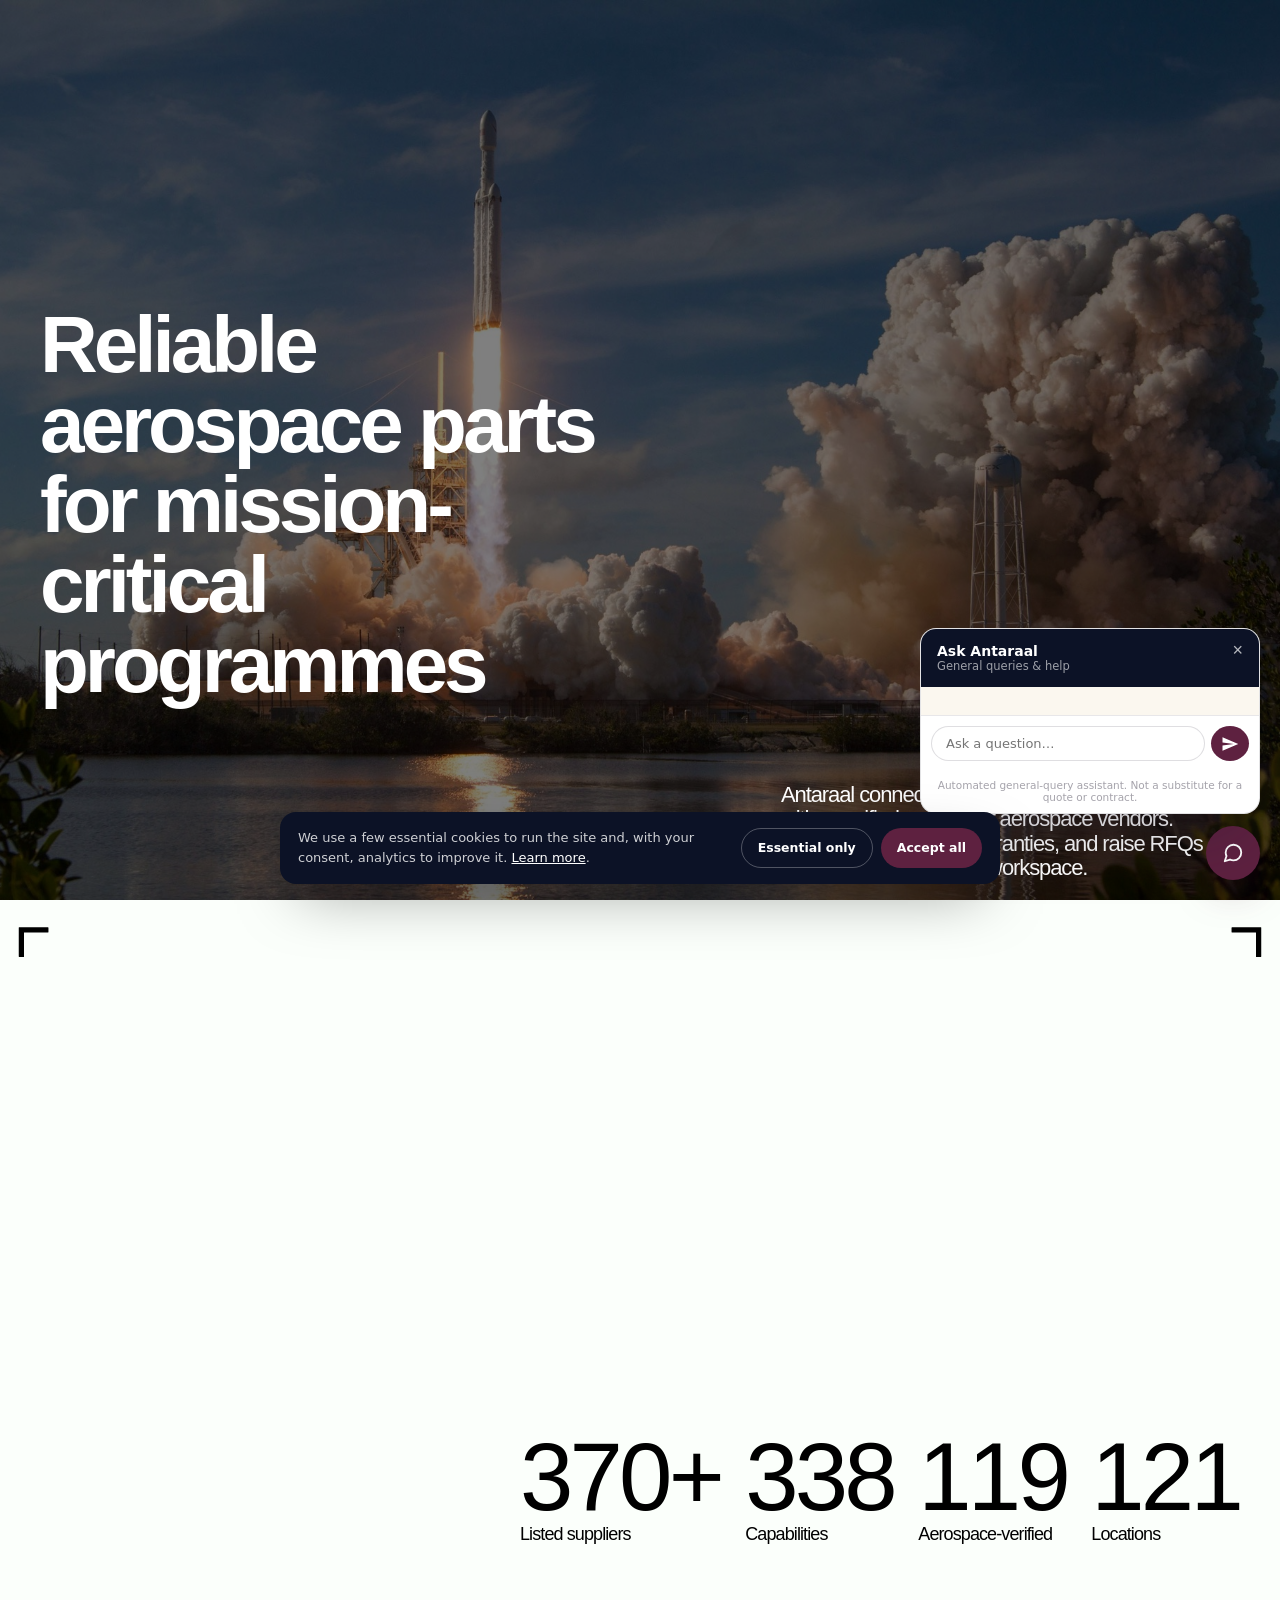
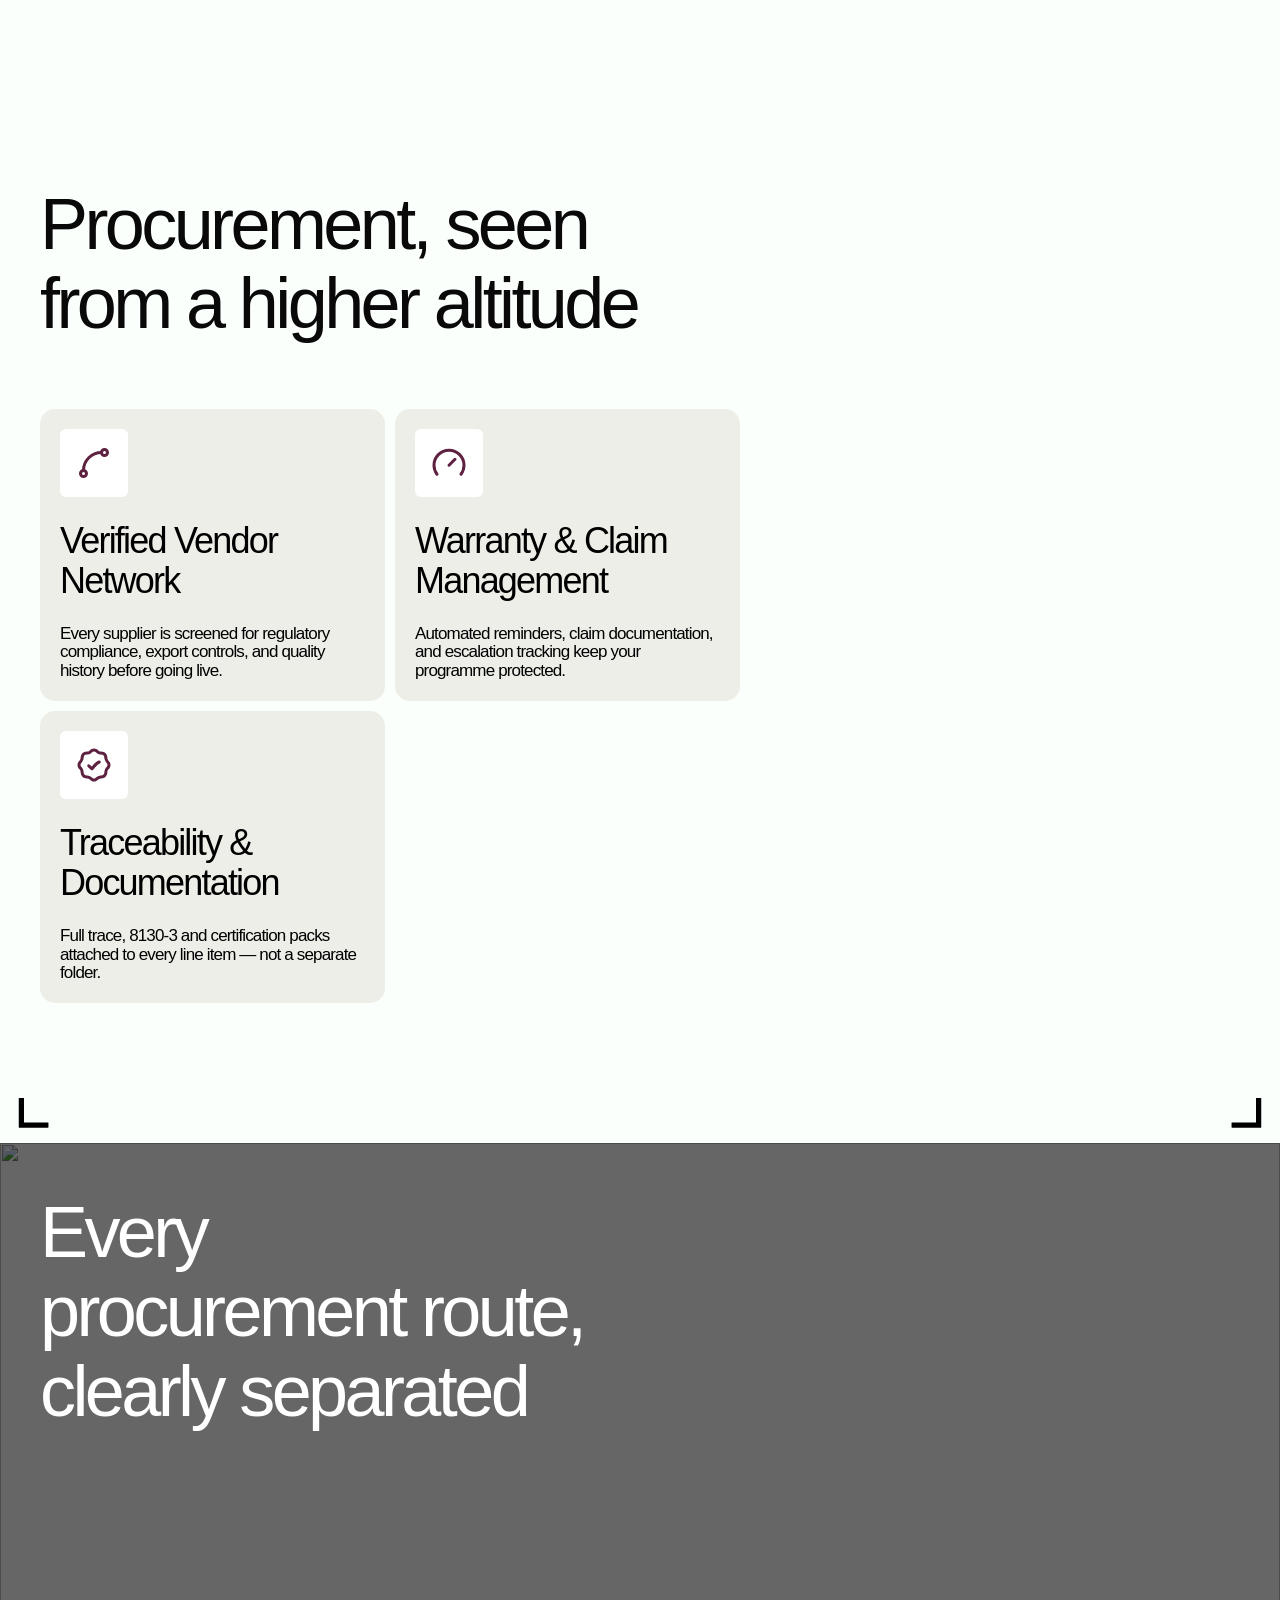
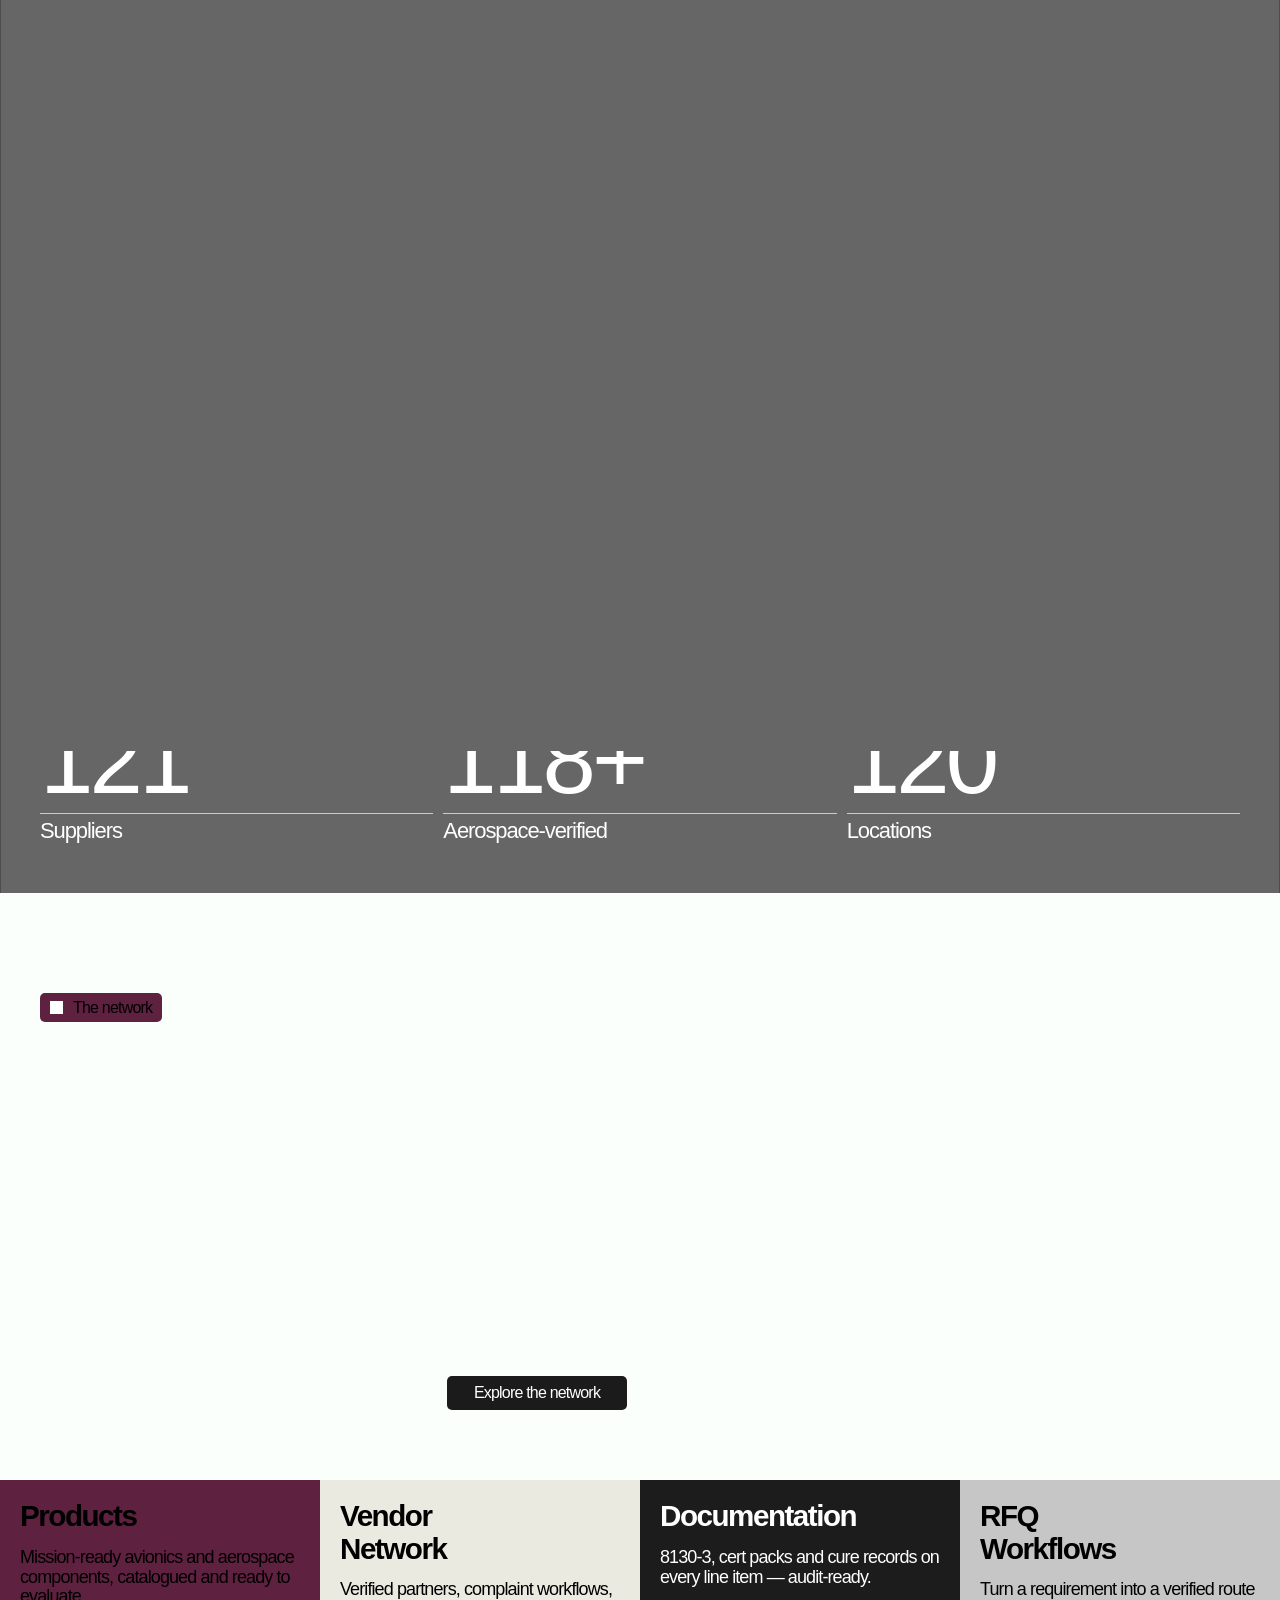
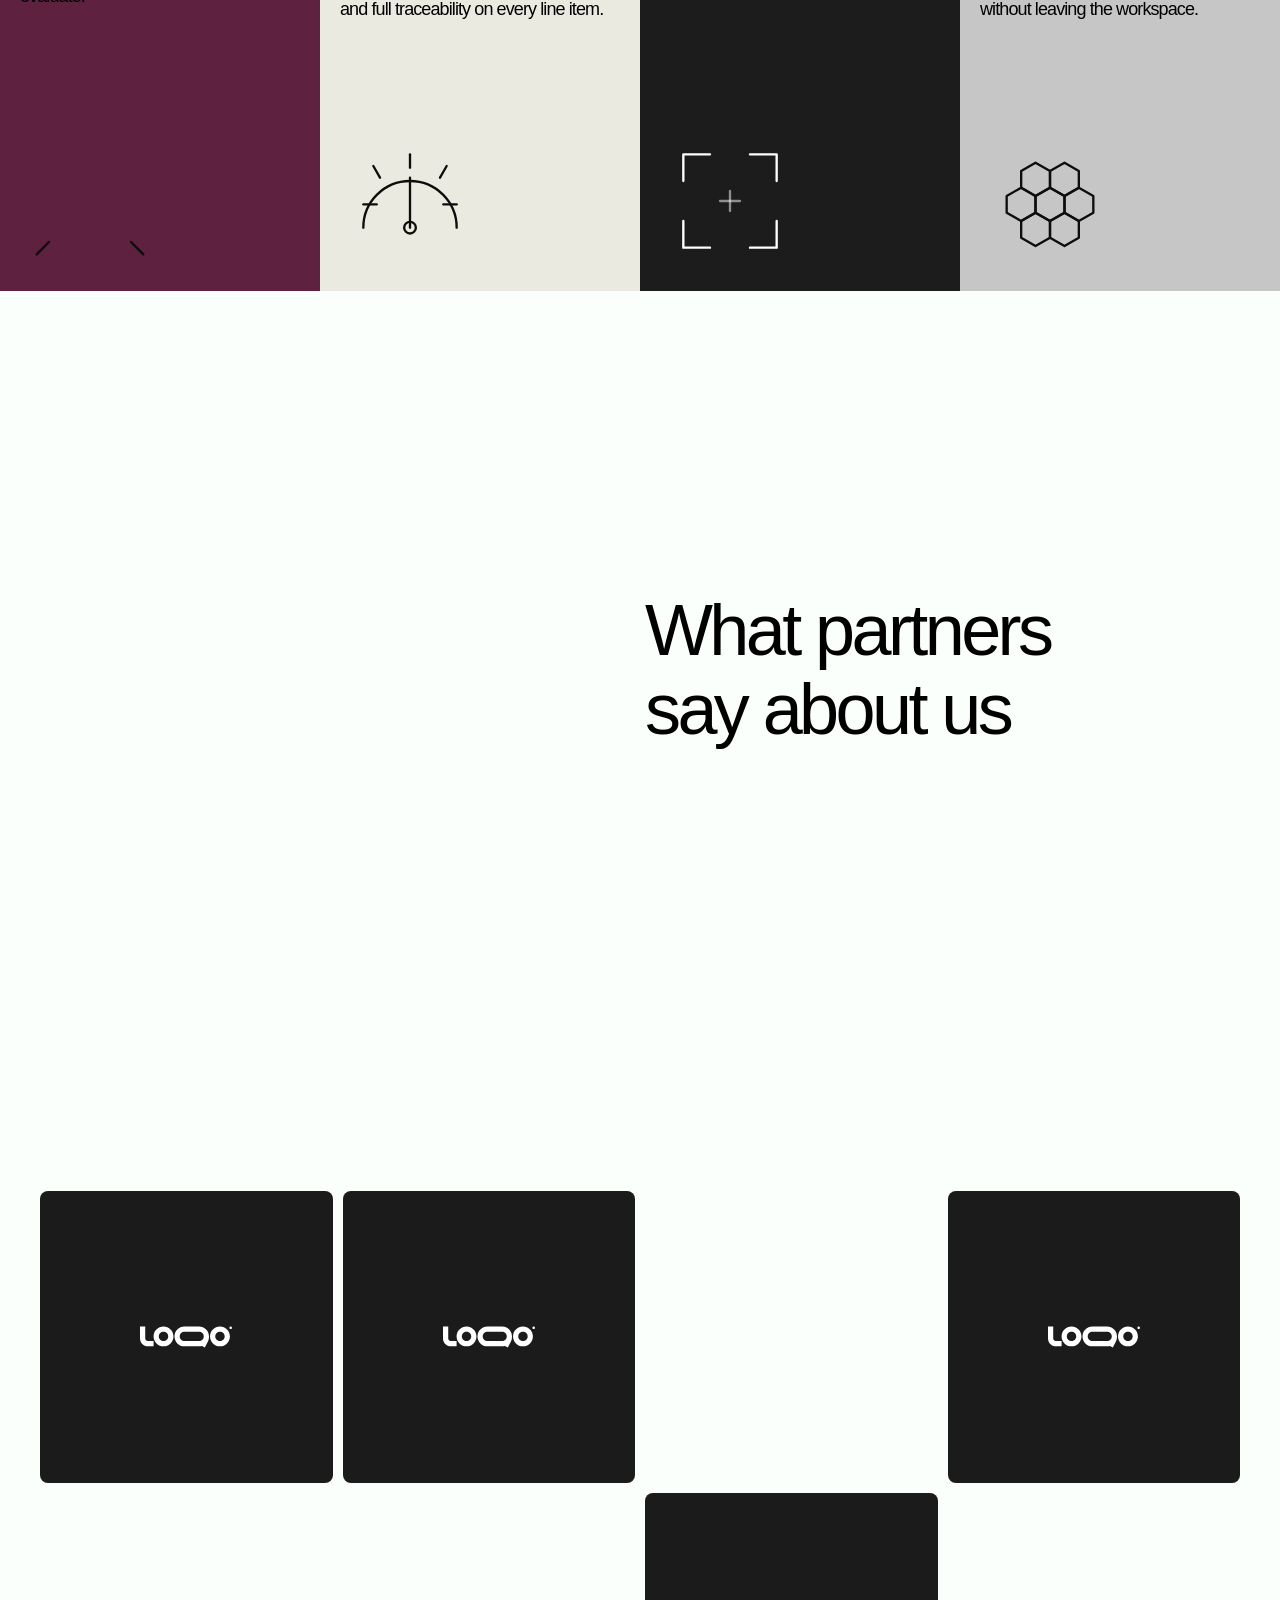
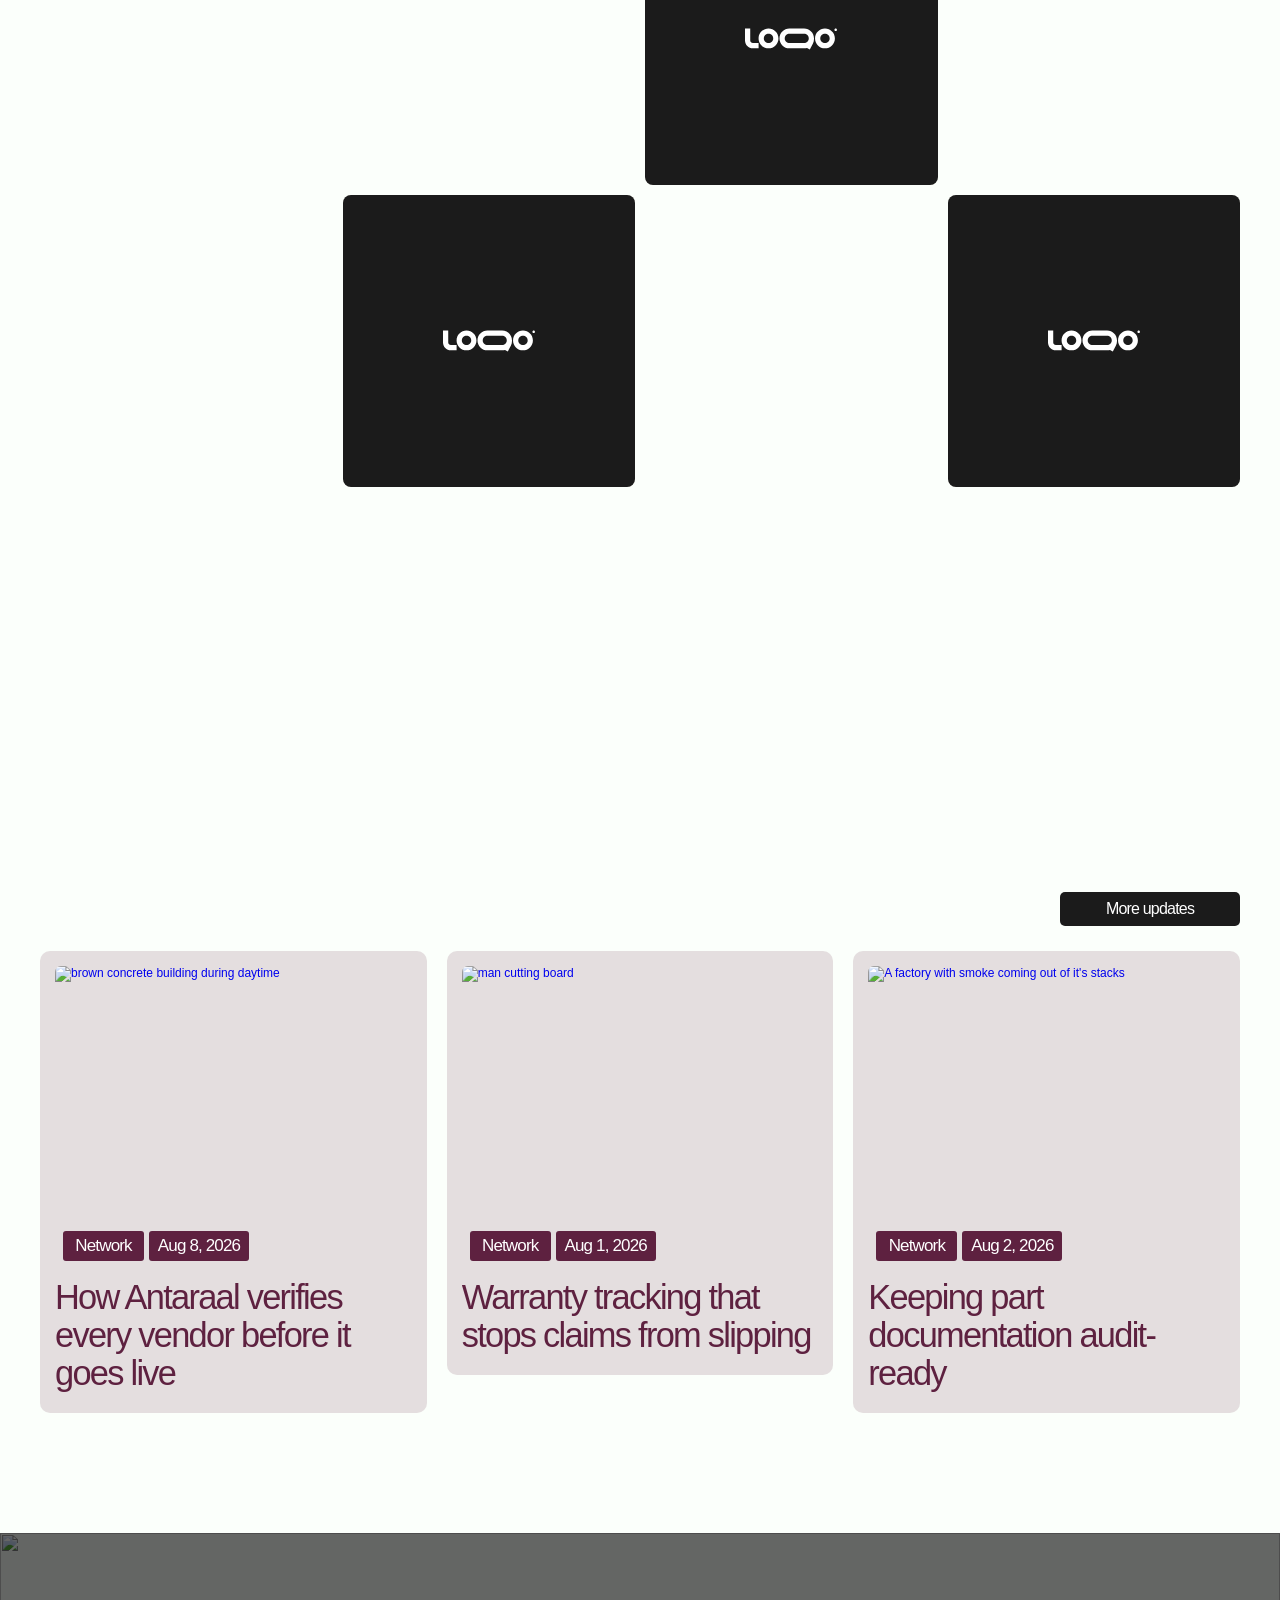
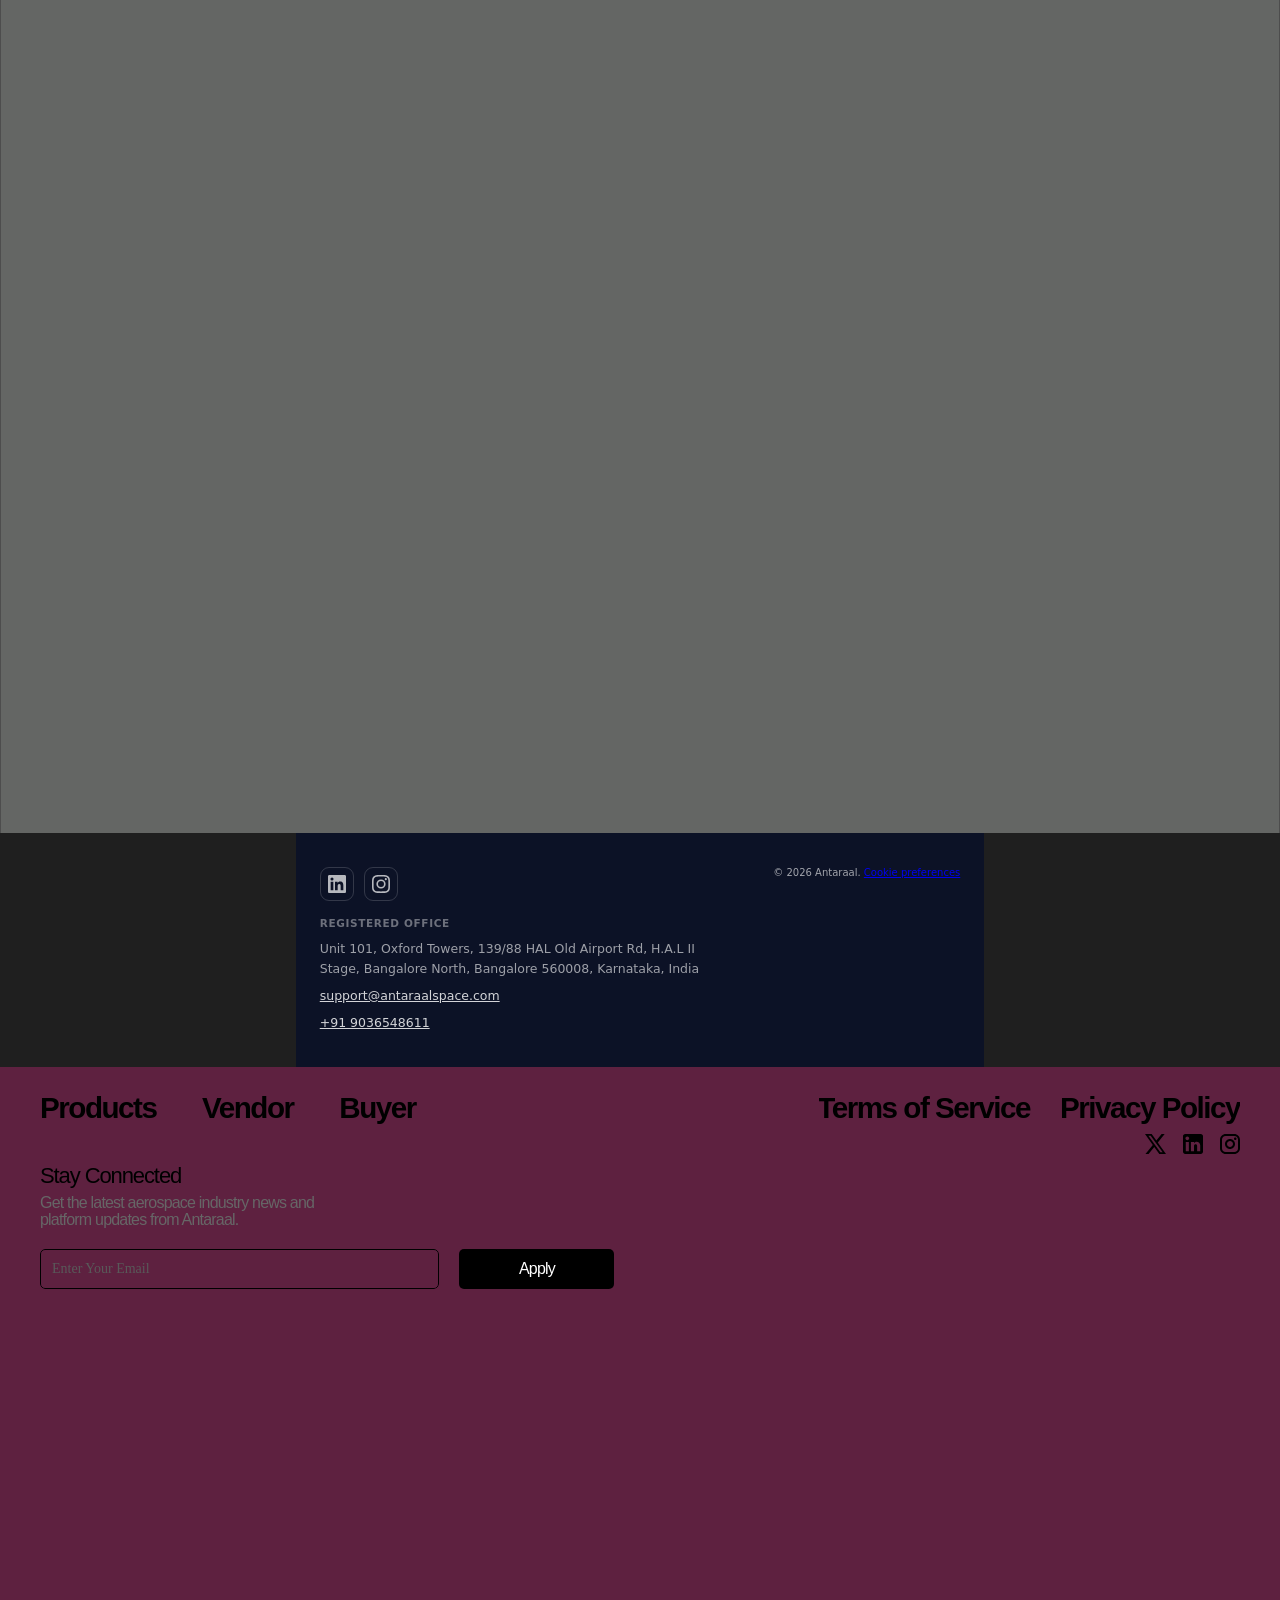
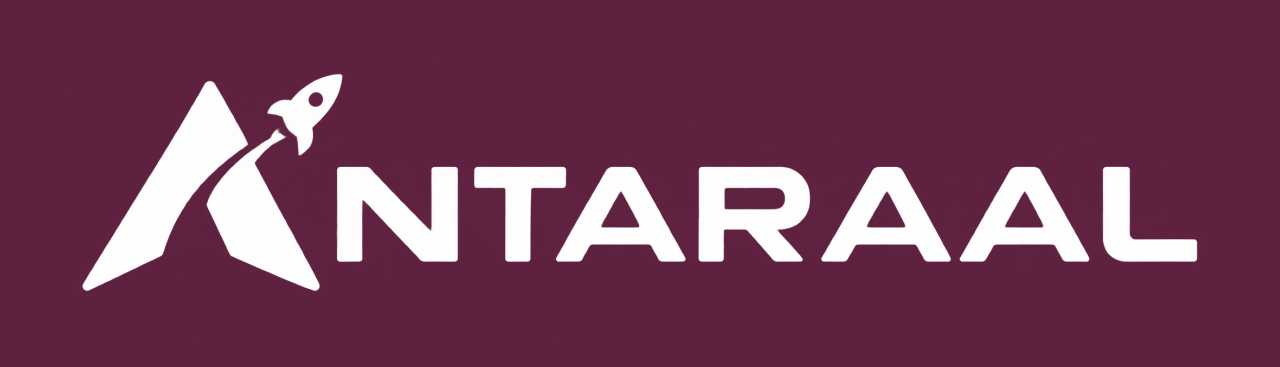
==== index.html @ 78328836 "Aerospace supply-chain positioning: hero slider, dynamic counts, vendor data, chat, cookies, footer " ====
<!DOCTYPE html>
<html lang="en" data-redirect-timezone="1" dir="ltr" class="lenis lenis-autoToggle" style=""><head>
	<meta charset="utf-8">
	<meta name="viewport" content="width=device-width">
	<meta name="generator" content="Framer 2f36e3b">
	<title>Antaraal — Aerospace Supply-Chain Platform</title>
    <meta name="description" content="Antaraal is India's aerospace parts marketplace connecting airlines and defense teams with a verified network of vendors — evaluate parts, track warranties, and raise RFQs in one workspace.">
    <meta name="framer-search-index" content="./m/searchIndex-rBIRp5UjnD4S.json">
    <meta name="framer-search-index-fallback" content="./m/searchIndex-QxXR4g7IdXE8.json">
    <link href="https://framerusercontent.com/images/v1uOwE1oiOHn2Tnb4Jo09GNqdg.svg" rel="icon" media="(prefers-color-scheme: light)">
    <link href="https://framerusercontent.com/images/eWDyqoPSCC5qAUtZGYi2oVQMgo.svg" rel="icon" media="(prefers-color-scheme: dark)">
    <link rel="apple-touch-icon" href="https://framerusercontent.com/images/xRZNSentb0Zab7ytJkQ0CICLwk.png">
    <!-- Open Graph -->
    <meta property="og:type" content="website">
    <meta property="og:title" content="Antaraal — Aerospace Supply-Chain Platform">
    <meta property="og:description" content="Antaraal is India's aerospace parts marketplace connecting airlines and defense teams with a verified network of vendors — evaluate parts, track warranties, and raise RFQs in one workspace.">
    <meta property="og:image" content="https://framerusercontent.com/images/48cMB0VNlvl6OMPfR6sTw2ysw.png">
    <!-- X -->
    <meta name="twitter:card" content="summary_large_image">
    <meta name="twitter:title" content="Antaraal — Aerospace Supply-Chain Platform">
    <meta name="twitter:description" content="Antaraal is India's aerospace parts marketplace connecting airlines and defense teams with a verified network of vendors — evaluate parts, track warranties, and raise RFQs in one workspace.">
    <meta name="twitter:image" content="https://framerusercontent.com/images/48cMB0VNlvl6OMPfR6sTw2ysw.png">
	
	
	<script>try{if(localStorage.getItem("__framer_force_showing_editorbar_since")){const n=document.createElement("link");n.rel="modulepreload";n.href="https://framer.com/edit/init.mjs";document.head.appendChild(n)}}catch(e){}</script>
	<link rel="canonical" href="/"><meta property="og:url" content="/"><!-- Start of headStart -->
    
    <!-- End of headStart -->
	
	
	<link href="https://fonts.gstatic.com" rel="preconnect" crossorigin="">
	
	<meta name="robots" content="max-image-preview:large"><!-- Start of headEnd -->
    
    <!-- End of headEnd -->
	
<link rel="stylesheet" href="styles.css"></head>
<body style="">
	<script async="" src="https://events.framer.com/script?v=2" data-fid="dd3ed7b336633c61b05ec54e882b7dbdd0db98e9f78ae70fb92fb34f5f641d5b" data-no-nt=""></script>
	<!-- Start of bodyStart -->
    
    <!-- End of bodyStart -->
	
	<div id="main" data-framer-hydrate-v2="{&quot;routeId&quot;:&quot;augiA20Il&quot;,&quot;localeId&quot;:&quot;default&quot;,&quot;breakpoints&quot;:[{&quot;hash&quot;:&quot;72rtr7&quot;,&quot;mediaQuery&quot;:&quot;(min-width: 1200px)&quot;},{&quot;hash&quot;:&quot;1nnka61&quot;,&quot;mediaQuery&quot;:&quot;(min-width: 810px) and (max-width: 1199.98px)&quot;},{&quot;hash&quot;:&quot;1foxcpq&quot;,&quot;mediaQuery&quot;:&quot;(max-width: 809.98px)&quot;},{&quot;hash&quot;:&quot;m14q2o&quot;,&quot;mediaQuery&quot;:&quot;(min-width: 1200px)&quot;},{&quot;hash&quot;:&quot;qcp10q&quot;,&quot;mediaQuery&quot;:&quot;(min-width: 810px) and (max-width: 1199.98px)&quot;},{&quot;hash&quot;:&quot;1txn4ly&quot;,&quot;mediaQuery&quot;:&quot;(max-width: 809.98px)&quot;}]}" data-framer-ssr-released-at="2026-08-31T09:03:20.695Z" data-framer-page-optimized-at="2026-09-02T09:52:30.495Z" data-framer-generated-page=""><!--$--><!--$--><div class="framer-JebRc framer-f7PIl framer-rt8uc framer-ua4zI framer-K7lXB framer-m14q2o" data-layout-template="true" style="min-height:100vh;width:auto"><div class="framer-1w87gw1-container"><!--$--><!--/$--></div><nav class="framer-nuvr6m" data-framer-name="Navigation Bar" style="will-change: transform; opacity: 1; transform: none;"><div class="framer-1wx0lnz-container"><div class="ssr-variant hidden-1txn4ly hidden-qcp10q"><nav class="framer-Whmb6 framer-qel5j9 framer-v-qel5j9" data-framer-name="Desktop White" style="width: 100%; opacity: 1;"><div class="framer-fzhwel-container" style="transform: translateY(-50%); opacity: 1;"><!--$--><!--/$--></div><div class="framer-e9lmik" data-framer-name="Navbar" style="opacity: 1;"><div class="framer-kx0gj4" data-framer-name="Fill" style="background-color:var(--token-b49742a2-2f0a-4232-bcea-05d31a19a70e, rgb(0, 0, 0));border-bottom-left-radius:100px;border-bottom-right-radius:100px;border-top-left-radius:100px;border-top-right-radius:100px;opacity:0"></div><div class="framer-15q0d81" data-framer-name="Navbar Container" style="opacity: 1;"><!--$--><a class="framer-xergzk framer-1ipth9a" data-framer-name="Logo" style="opacity: 1;"><div class="framer-1iyay41" data-framer-name="Logo + Burger Menu" style="opacity: 1;"><div class="framer-1sgg9xl" data-framer-name="Link Logo" style="opacity: 1;"><div data-framer-component-type="SVG" parentsize="0" _constraints="[object Object]" rotation="0" shadows="" class="framer-i44k3w" aria-hidden="true" style="image-rendering: pixelated; flex-shrink: 0; background-size: 100% 100%; background-image: url(&quot;data:image/svg+xml,&lt;svg xmlns=%22http://www.w3.org/2000/svg%22 viewBox=%220 0 142.056 29.901%22&gt;&lt;text x=%220%22 y=%2223%22 font-family=%22Inter, Helvetica, Arial, sans-serif%22 font-size=%2226%22 font-weight=%22700%22 letter-spacing=%22-1%22 fill=%22rgb(255,255,255)%22&gt;Antaraal&lt;/text&gt;&lt;/svg&gt;&quot;)); opacity: 1;"></div></div></div></a><!--/$--><div class="framer-18hbzbl" data-framer-name="Nav Links Wrapper" style="opacity: 1;"><div class="framer-16sfdqq" data-framer-name="Links" style="opacity: 1;"><!--$--><div class="framer-128iskk-container" style="opacity: 1;"><!--$--><a class="framer-IPDLh framer-K7lXB framer-1en2dvl framer-v-1en2dvl framer-1mm2s2t" data-border="true" data-framer-name="Default" data-highlight="true" href="./" data-framer-page-link-current="true" tabindex="0" style="--border-bottom-width: 0px; --border-color: rgb(0, 0, 0); --border-left-width: 0px; --border-right-width: 0px; --border-style: solid; --border-top-width: 0px; backdrop-filter: blur(100px); background-color: rgba(255, 255, 255, 0.5); height: 100%; width: 100%; border-radius: 5px; opacity: 1;"><div class="framer-qpzl5b" data-framer-name="Relative" data-framer-component-type="RichTextContainer" style="--extracted-r6o4lv:var(--variable-reference-bo2v6TKYs-L8y6krS3V);--framer-link-text-color:rgb(0, 153, 255);--framer-link-text-decoration:underline;--variable-reference-bo2v6TKYs-L8y6krS3V:rgb(0, 0, 0);opacity:0;transform:none"><p class="framer-text framer-styles-preset-1bhw4tj" data-styles-preset="y38KFhW9Z" dir="auto" style="--framer-text-color:var(--extracted-r6o4lv, var(--variable-reference-bo2v6TKYs-L8y6krS3V))">Home</p></div><div class="framer-1m35pj" data-framer-name="Text 1" data-framer-component-type="RichTextContainer" style="--extracted-r6o4lv:var(--variable-reference-bo2v6TKYs-L8y6krS3V);--framer-link-text-color:rgb(0, 153, 255);--framer-link-text-decoration:underline;--variable-reference-bo2v6TKYs-L8y6krS3V:rgb(0, 0, 0);opacity:1;transform:translate(-50%, -50%) perspective(500px)"><p class="framer-text framer-styles-preset-1bhw4tj" data-styles-preset="y38KFhW9Z" dir="auto" style="--framer-text-color:var(--extracted-r6o4lv, var(--variable-reference-bo2v6TKYs-L8y6krS3V))">Home</p></div><div class="framer-1vib6du" data-framer-name="Text 2" data-framer-component-type="RichTextContainer" style="--extracted-r6o4lv: var(--variable-reference-bo2v6TKYs-L8y6krS3V); --framer-link-text-color: rgb(0, 153, 255); --framer-link-text-decoration: underline; --variable-reference-bo2v6TKYs-L8y6krS3V: rgb(0, 0, 0); opacity: 0; transform: translateX(-50%) perspective(500px) rotateX(-90deg);"><p class="framer-text framer-styles-preset-1bhw4tj" data-styles-preset="y38KFhW9Z" dir="auto" style="--framer-text-color:var(--extracted-r6o4lv, var(--variable-reference-bo2v6TKYs-L8y6krS3V))">Home</p></div></a><!--/$--></div><!--/$--><!--$--><div class="framer-faurrl-container" style="opacity: 1;"><!--$--><a class="framer-IPDLh framer-K7lXB framer-1en2dvl framer-v-1en2dvl framer-1mm2s2t" data-border="true" data-framer-name="Default" data-highlight="true" href="./about-us" tabindex="0" style="--border-bottom-width: 0px; --border-color: rgb(0, 0, 0); --border-left-width: 0px; --border-right-width: 0px; --border-style: solid; --border-top-width: 0px; backdrop-filter: blur(50px); background-color: rgba(255, 255, 255, 0.5); height: 100%; width: 100%; border-radius: 5px; opacity: 1;"><div class="framer-qpzl5b" data-framer-name="Relative" data-framer-component-type="RichTextContainer" style="--extracted-r6o4lv:var(--variable-reference-bo2v6TKYs-L8y6krS3V);--framer-link-text-color:rgb(0, 153, 255);--framer-link-text-decoration:underline;--variable-reference-bo2v6TKYs-L8y6krS3V:rgb(0, 0, 0);opacity:0;transform:none"><p class="framer-text framer-styles-preset-1bhw4tj" data-styles-preset="y38KFhW9Z" dir="auto" style="--framer-text-color:var(--extracted-r6o4lv, var(--variable-reference-bo2v6TKYs-L8y6krS3V))">Catalog</p></div><div class="framer-1m35pj" data-framer-name="Text 1" data-framer-component-type="RichTextContainer" style="--extracted-r6o4lv:var(--variable-reference-bo2v6TKYs-L8y6krS3V);--framer-link-text-color:rgb(0, 153, 255);--framer-link-text-decoration:underline;--variable-reference-bo2v6TKYs-L8y6krS3V:rgb(0, 0, 0);opacity:1;transform:translate(-50%, -50%) perspective(500px)"><p class="framer-text framer-styles-preset-1bhw4tj" data-styles-preset="y38KFhW9Z" dir="auto" style="--framer-text-color:var(--extracted-r6o4lv, var(--variable-reference-bo2v6TKYs-L8y6krS3V))">Catalog</p></div><div class="framer-1vib6du" data-framer-name="Text 2" data-framer-component-type="RichTextContainer" style="--extracted-r6o4lv: var(--variable-reference-bo2v6TKYs-L8y6krS3V); --framer-link-text-color: rgb(0, 153, 255); --framer-link-text-decoration: underline; --variable-reference-bo2v6TKYs-L8y6krS3V: rgb(0, 0, 0); opacity: 0; transform: translateX(-50%) perspective(500px) rotateX(-90deg);"><p class="framer-text framer-styles-preset-1bhw4tj" data-styles-preset="y38KFhW9Z" dir="auto" style="--framer-text-color:var(--extracted-r6o4lv, var(--variable-reference-bo2v6TKYs-L8y6krS3V))">Catalog</p></div></a><!--/$--></div><!--/$--><!--$--><div class="framer-1pciavw-container" style="opacity: 1;"><!--$--><a class="framer-IPDLh framer-K7lXB framer-1en2dvl framer-v-1en2dvl framer-1mm2s2t" data-border="true" data-framer-name="Default" data-highlight="true" href="./approach" tabindex="0" style="--border-bottom-width: 0px; --border-color: rgb(0, 0, 0); --border-left-width: 0px; --border-right-width: 0px; --border-style: solid; --border-top-width: 0px; backdrop-filter: blur(50px); background-color: rgba(255, 255, 255, 0.5); height: 100%; width: 100%; border-radius: 5px; opacity: 1;"><div class="framer-qpzl5b" data-framer-name="Relative" data-framer-component-type="RichTextContainer" style="--extracted-r6o4lv:var(--variable-reference-bo2v6TKYs-L8y6krS3V);--framer-link-text-color:rgb(0, 153, 255);--framer-link-text-decoration:underline;--variable-reference-bo2v6TKYs-L8y6krS3V:rgb(0, 0, 0);opacity:0;transform:none"><p class="framer-text framer-styles-preset-1bhw4tj" data-styles-preset="y38KFhW9Z" dir="auto" style="--framer-text-color:var(--extracted-r6o4lv, var(--variable-reference-bo2v6TKYs-L8y6krS3V))">Suppliers</p></div><div class="framer-1m35pj" data-framer-name="Text 1" data-framer-component-type="RichTextContainer" style="--extracted-r6o4lv:var(--variable-reference-bo2v6TKYs-L8y6krS3V);--framer-link-text-color:rgb(0, 153, 255);--framer-link-text-decoration:underline;--variable-reference-bo2v6TKYs-L8y6krS3V:rgb(0, 0, 0);opacity:1;transform:translate(-50%, -50%) perspective(500px)"><p class="framer-text framer-styles-preset-1bhw4tj" data-styles-preset="y38KFhW9Z" dir="auto" style="--framer-text-color:var(--extracted-r6o4lv, var(--variable-reference-bo2v6TKYs-L8y6krS3V))">Suppliers</p></div><div class="framer-1vib6du" data-framer-name="Text 2" data-framer-component-type="RichTextContainer" style="--extracted-r6o4lv: var(--variable-reference-bo2v6TKYs-L8y6krS3V); --framer-link-text-color: rgb(0, 153, 255); --framer-link-text-decoration: underline; --variable-reference-bo2v6TKYs-L8y6krS3V: rgb(0, 0, 0); opacity: 0; transform: translateX(-50%) perspective(500px) rotateX(-90deg);"><p class="framer-text framer-styles-preset-1bhw4tj" data-styles-preset="y38KFhW9Z" dir="auto" style="--framer-text-color:var(--extracted-r6o4lv, var(--variable-reference-bo2v6TKYs-L8y6krS3V))">Suppliers</p></div></a><!--/$--></div><!--/$--><!--$--><div class="framer-76vycn-container" style="opacity: 1;"><!--$--><a class="framer-IPDLh framer-K7lXB framer-1en2dvl framer-v-1en2dvl framer-1mm2s2t" data-border="true" data-highlight="true" href="./blog" tabindex="0" style="--border-bottom-width: 0px; --border-color: rgb(0, 0, 0); --border-left-width: 0px; --border-right-width: 0px; --border-style: solid; --border-top-width: 0px; backdrop-filter: blur(50px); background-color: rgba(255, 255, 255, 0.5); height: 100%; width: 100%; border-radius: 5px; opacity: 1;" data-framer-name="Default"><div class="framer-qpzl5b" data-framer-name="Relative" data-framer-component-type="RichTextContainer" style="--extracted-r6o4lv:var(--variable-reference-bo2v6TKYs-L8y6krS3V);--framer-link-text-color:rgb(0, 153, 255);--framer-link-text-decoration:underline;--variable-reference-bo2v6TKYs-L8y6krS3V:rgb(0, 0, 0);opacity:0;transform:none"><p class="framer-text framer-styles-preset-1bhw4tj" data-styles-preset="y38KFhW9Z" dir="auto" style="--framer-text-color:var(--extracted-r6o4lv, var(--variable-reference-bo2v6TKYs-L8y6krS3V))">Overhaul</p></div><div class="framer-1m35pj" data-framer-name="Text 1" data-framer-component-type="RichTextContainer" style="--extracted-r6o4lv: var(--variable-reference-bo2v6TKYs-L8y6krS3V); --framer-link-text-color: rgb(0, 153, 255); --framer-link-text-decoration: underline; --variable-reference-bo2v6TKYs-L8y6krS3V: rgb(0, 0, 0); opacity: 1; transform: translate(-50%, -50%) perspective(500px); transform-origin: 50% 50% 0px; will-change: transform;"><p class="framer-text framer-styles-preset-1bhw4tj" data-styles-preset="y38KFhW9Z" dir="auto" style="--framer-text-color:var(--extracted-r6o4lv, var(--variable-reference-bo2v6TKYs-L8y6krS3V))">Overhaul</p></div><div class="framer-1vib6du" data-framer-name="Text 2" data-framer-component-type="RichTextContainer" style="--extracted-r6o4lv: var(--variable-reference-bo2v6TKYs-L8y6krS3V); --framer-link-text-color: rgb(0, 153, 255); --framer-link-text-decoration: underline; --variable-reference-bo2v6TKYs-L8y6krS3V: rgb(0, 0, 0); opacity: 0; transform: translateX(-50%) perspective(500px) rotateX(-90deg); transform-origin: 50% 50% 0px; will-change: transform;"><p class="framer-text framer-styles-preset-1bhw4tj" data-styles-preset="y38KFhW9Z" dir="auto" style="--framer-text-color:var(--extracted-r6o4lv, var(--variable-reference-bo2v6TKYs-L8y6krS3V))">Overhaul</p></div></a><!--/$--></div><!--/$--></div><!--$--><div class="framer-1j2rs2k-container" style="opacity: 1;"><!--$--><a class="framer-IPDLh framer-K7lXB framer-1en2dvl framer-v-1en2dvl framer-1mm2s2t" data-border="true" data-highlight="true" href="./contact" tabindex="0" style="--border-bottom-width: 0px; --border-color: rgb(0, 0, 0); --border-left-width: 0px; --border-right-width: 0px; --border-style: solid; --border-top-width: 0px; backdrop-filter: blur(50px); background-color: rgb(94, 33, 64); height: 100%; width: 100%; border-radius: 5px; opacity: 1;" data-framer-name="Default"><div class="framer-qpzl5b" data-framer-name="Relative" data-framer-component-type="RichTextContainer" style="--extracted-r6o4lv:var(--variable-reference-bo2v6TKYs-L8y6krS3V);--framer-link-text-color:rgb(0, 153, 255);--framer-link-text-decoration:underline;--variable-reference-bo2v6TKYs-L8y6krS3V:rgb(0, 0, 0);opacity:0;transform:none"><p class="framer-text framer-styles-preset-1bhw4tj" data-styles-preset="y38KFhW9Z" dir="auto" style="--framer-text-color:var(--extracted-r6o4lv, var(--variable-reference-bo2v6TKYs-L8y6krS3V))">Start RFQ</p></div><div class="framer-1m35pj" data-framer-name="Text 1" data-framer-component-type="RichTextContainer" style="--extracted-r6o4lv: var(--variable-reference-bo2v6TKYs-L8y6krS3V); --framer-link-text-color: rgb(0, 153, 255); --framer-link-text-decoration: underline; --variable-reference-bo2v6TKYs-L8y6krS3V: rgb(0, 0, 0); opacity: 1; transform: translate(-50%, -50%) perspective(500px); will-change: transform; transform-origin: 50% 50% 0px;"><p class="framer-text framer-styles-preset-1bhw4tj" data-styles-preset="y38KFhW9Z" dir="auto" style="--framer-text-color:var(--extracted-r6o4lv, var(--variable-reference-bo2v6TKYs-L8y6krS3V))">Start RFQ</p></div><div class="framer-1vib6du" data-framer-name="Text 2" data-framer-component-type="RichTextContainer" style="--extracted-r6o4lv: var(--variable-reference-bo2v6TKYs-L8y6krS3V); --framer-link-text-color: rgb(0, 153, 255); --framer-link-text-decoration: underline; --variable-reference-bo2v6TKYs-L8y6krS3V: rgb(0, 0, 0); opacity: 0; transform: translateX(-50%) perspective(500px) rotateX(-90deg); will-change: transform; transform-origin: 50% 50% 0px;"><p class="framer-text framer-styles-preset-1bhw4tj" data-styles-preset="y38KFhW9Z" dir="auto" style="--framer-text-color:var(--extracted-r6o4lv, var(--variable-reference-bo2v6TKYs-L8y6krS3V))">Start RFQ</p></div></a><!--/$--></div><!--/$--></div></div></div></nav></div></div></nav><div data-framer-root="" class="framer-e9TEz framer-gXZFL framer-ua4zI framer-3fS5J framer-4Oy5h framer-K7lXB framer-f7PIl framer-72rtr7" style="min-height:100vh;width:auto;display:contents"><div class="framer-lzrufa" data-framer-name="Page Wrapper" id="top"><div class="framer-1bvx415-container hidden-1foxcpq"><!--$--><!--/$--></div><div class="framer-9z5fwf" data-framer-name="Hero_H"><div class="framer-1vy3qov" data-framer-name="Hero Background"><div class="framer-4rkky9-container" style="will-change: transform; opacity: 1; transform: none;"><!--$--><img src="hero.jpg" alt="" style="width:100%;height:100%;object-fit:cover;object-position:center 42%;display:block"><!--/$--></div><div class="framer-1iqkq3r" data-framer-name="Hero Overlay"></div></div><div class="framer-8swkvy" data-framer-name="Hero Container"><div class="framer-luxwxt" data-framer-name="Hero Left"><div class="framer-6qntkn" data-framer-component-type="RichTextContainer" style="transform:none"><h1 class="framer-text framer-styles-preset-1m4tluw" data-styles-preset="qlz6aZWXu" dir="auto" style="--framer-text-color:rgb(255, 255, 255)">Reliable aerospace parts for mission-critical programmes</h1></div></div><div class="framer-18tfemk" data-framer-name="Hero Right"><div class="framer-fo3lvm" data-framer-component-type="RichTextContainer" style="transform:none"><p class="framer-text framer-styles-preset-qb0bfw" data-styles-preset="ZBc3pMF4J" dir="auto" style="--framer-text-color:rgb(255, 255, 255)">Antaraal connects Indian airlines and defense teams with a verified network of aerospace vendors. Evaluate parts, track warranties, and raise RFQs without leaving a single workspace.</p></div></div></div></div><div class="framer-12vfntw" data-framer-name="About" id="about"><div class="framer-1r26xrq" data-framer-name="About Container"><div class="framer-k6upji" data-framer-name="About Mark Top"><div data-framer-component-type="SVG" parentsize="0" _constraints="[object Object]" rotation="0" shadows="" class="framer-1lwus8s" aria-hidden="true" style="image-rendering: pixelated; flex-shrink: 0; background-size: 100% 100%; background-image: url(&quot;data:image/svg+xml,&lt;svg xmlns=%22http://www.w3.org/2000/svg%22 xmlns:xlink=%22http://www.w3.org/1999/xlink%22 viewBox=%220 0 24.775 42.081%22 overflow=%22visible%22&gt;&lt;path d=%22M 21.04 42.081 L 0 21.04 L 21.04 0 L 24.775 3.735 L 7.469 21.04 L 24.775 38.346 Z%22 fill=%22rgb(0,0,0)%22&gt;&lt;/path&gt;&lt;/svg&gt;&quot;); transform: rotate(45deg);"></div><div data-framer-component-type="SVG" parentsize="0" _constraints="[object Object]" rotation="0" shadows="" class="framer-46ol61" aria-hidden="true" style="image-rendering: pixelated; flex-shrink: 0; background-size: 100% 100%; background-image: url(&quot;data:image/svg+xml,&lt;svg xmlns=%22http://www.w3.org/2000/svg%22 xmlns:xlink=%22http://www.w3.org/1999/xlink%22 viewBox=%220 0 24.775 42.081%22 overflow=%22visible%22&gt;&lt;path d=%22M 21.04 42.081 L 0 21.04 L 21.04 0 L 24.775 3.735 L 7.469 21.04 L 24.775 38.346 Z%22 fill=%22rgb(0,0,0)%22&gt;&lt;/path&gt;&lt;/svg&gt;&quot;); transform: rotate(135deg);"></div></div><div class="framer-198np4p" data-framer-name="About Description + Stats"><div class="framer-gosfg5" data-framer-name="About Description"><div class="framer-1bc7skq" data-framer-name="Copy Mask"><div class="framer-1p0vh9i-container"><!--$--><div class="ssr-variant hidden-1foxcpq hidden-1nnka61"><div class="line-mask-split " style="display:flex;justify-content:center;align-items:center;width:100%;height:auto;background-color:transparent"><h2 style="margin:0;color:rgb(0, 0, 0);font-size:calc(var(--framer-root-font-size, 1rem) * 3.25);font-weight:400;font-family:&quot;Hind&quot;, &quot;Hind Placeholder&quot;, sans-serif;font-style:normal;letter-spacing:-0.05em;line-height:110%;margin-block:0;margin-inline:0;padding:0;width:100%" aria-label="Antaraal is India's aerospace parts marketplace — one workspace where airlines and defense teams evaluate parts, verify vendors, raise RFQs, and track warranties across a compliant supplier network."><div style="overflow: hidden; display: block;"><div aria-hidden="true" style="position: relative; display: block; text-align: start; opacity: 1; transform: translate(0px, 0px) rotate(0deg) scale(1); filter: blur(0px);">Antaraal is India's aerospace parts marketplace — one </div></div><div style="overflow: hidden; display: block;"><div aria-hidden="true" style="position: relative; display: block; text-align: start; opacity: 1; transform: translate(0px, 0px) rotate(0deg) scale(1); filter: blur(0px);">workspace where airlines and defense teams </div></div><div style="overflow: hidden; display: block;"><div aria-hidden="true" style="position: relative; display: block; text-align: start; opacity: 1; transform: translate(0px, 0px) rotate(0deg) scale(1); filter: blur(0px);">evaluate parts, verify vendors, raise RFQs, and </div></div><div style="overflow: hidden; display: block;"><div aria-hidden="true" style="position: relative; display: block; text-align: start; opacity: 1; transform: translate(0px, 0px) rotate(0deg) scale(1); filter: blur(0px);">track warranties across a compliant supplier </div></div><div style="overflow: hidden; display: block;"><div aria-hidden="true" style="position: relative; display: block; text-align: start; opacity: 1; transform: translate(0px, 0px) rotate(0deg) scale(1); filter: blur(0px);">network, without leaving a single screen.</div></div></h2></div></div><!--/$--></div></div></div><div class="framer-1swv7a7" data-framer-name="About Stats"><div class="framer-1fjp50j" data-framer-name="About Counter"><div class="framer-mqft5g-container" data-code-component-plugin-id="84d4c1"><!--$--><div class="ssr-variant hidden-1foxcpq hidden-1nnka61"><div style="position:relative;width:max-content;min-width:max-content"><span style="color:rgb(0, 0, 0);font-family:&quot;Hind&quot;, &quot;Hind Placeholder&quot;, sans-serif;font-size:calc(var(--framer-root-font-size, 1rem) * 6);font-style:normal;font-weight:400;letter-spacing:-0.04em;line-height:1em;white-space:nowrap">370<!-- -->+</span></div></div><!--/$--></div><div class="framer-1qwrepj" data-framer-component-type="RichTextContainer" style="transform:none"><h5 class="framer-text framer-styles-preset-1p44yf9" data-styles-preset="ofEqoOmNT" dir="auto">Listed suppliers</h5></div></div><div class="framer-vyfzr8" data-framer-name="About Counter"><div class="framer-1sf69ua-container" data-code-component-plugin-id="84d4c1"><!--$--><div class="ssr-variant hidden-1foxcpq hidden-1nnka61"><div style="position:relative;width:max-content;min-width:max-content"><span style="color:rgb(0, 0, 0);font-family:&quot;Hind&quot;, &quot;Hind Placeholder&quot;, sans-serif;font-size:calc(var(--framer-root-font-size, 1rem) * 6);font-style:normal;font-weight:400;letter-spacing:-0.04em;line-height:1em;white-space:nowrap">338</span></div></div><!--/$--></div><div class="framer-1vtw4w1" data-framer-component-type="RichTextContainer" style="transform:none"><h5 class="framer-text framer-styles-preset-1p44yf9" data-styles-preset="ofEqoOmNT" dir="auto">Capabilities</h5></div></div><div class="framer-rhwzgl" data-framer-name="About Counter"><div class="framer-1ljg8pm-container" data-code-component-plugin-id="84d4c1"><!--$--><div class="ssr-variant hidden-1foxcpq hidden-1nnka61"><div style="position:relative;width:max-content;min-width:max-content"><span style="color:rgb(0, 0, 0);font-family:&quot;Hind&quot;, &quot;Hind Placeholder&quot;, sans-serif;font-size:calc(var(--framer-root-font-size, 1rem) * 6);font-style:normal;font-weight:400;letter-spacing:-0.04em;line-height:1em;white-space:nowrap">119</span></div></div><!--/$--></div><div class="framer-kwrxbl" data-framer-component-type="RichTextContainer" style="transform:none"><h5 class="framer-text framer-styles-preset-1p44yf9" data-styles-preset="ofEqoOmNT" dir="auto">Aerospace-verified</h5></div></div><div class="framer-1lxxap" data-framer-name="About Counter"><div class="framer-dci6jz-container" data-code-component-plugin-id="84d4c1"><!--$--><div class="ssr-variant hidden-1foxcpq hidden-1nnka61"><div style="position:relative;width:max-content;min-width:max-content"><span style="color:rgb(0, 0, 0);font-family:&quot;Hind&quot;, &quot;Hind Placeholder&quot;, sans-serif;font-size:calc(var(--framer-root-font-size, 1rem) * 6);font-style:normal;font-weight:400;letter-spacing:-0.04em;line-height:1em;white-space:nowrap">121</span></div></div><!--/$--></div><div class="framer-1qongpv" data-framer-component-type="RichTextContainer" style="transform:none"><h5 class="framer-text framer-styles-preset-1p44yf9" data-styles-preset="ofEqoOmNT" dir="auto">Locations</h5></div></div></div></div><div class="framer-1fes16a" data-framer-name="About Bot"><div class="framer-bvfl1d" data-framer-name="Top Side"><div class="framer-1c7x0xj" data-framer-component-type="RichTextContainer" style="transform:none"><p class="framer-text framer-styles-preset-1p44p74" data-styles-preset="XLvBMag32" dir="auto" style="--framer-text-color:rgb(9, 9, 9)">Procurement, seen from a higher altitude</p></div><div class="framer-eftcg0" data-framer-name="Copy Mask"><div class="framer-1lfq5wp-container"><!--$--><div class="ssr-variant hidden-1foxcpq hidden-1nnka61"><div class="line-mask-split " style="display:flex;justify-content:center;align-items:center;width:100%;height:100%;background-color:transparent"><p style="margin:0;color:rgb(0, 0, 0);font-size:calc(var(--framer-root-font-size, 1rem) * 1.1);font-weight:400;font-family:&quot;Hind&quot;, &quot;Hind Placeholder&quot;, sans-serif;font-style:normal;letter-spacing:-0.05em;line-height:110%;margin-block:0;margin-inline:0;padding:0;width:100%" aria-label="From a first catalog search to a return-to-service document, Antaraal keeps every movement visible — connected phases, decisions closed on time, executed through one consistent workflow."></p><div style="overflow: hidden; display: block;"><div aria-hidden="true" style="position: relative; display: block; text-align: start; opacity: 1; transform: translate(0px, 0px) rotate(0deg) scale(1); filter: blur(0px);">From a first catalog search to a return-to-service </div></div><div style="overflow: hidden; display: block;"><div aria-hidden="true" style="position: relative; display: block; text-align: start; opacity: 1; transform: translate(0px, 0px) rotate(0deg) scale(1); filter: blur(0px);">document, Antaraal keeps every movement visible. Compare </div></div><div style="overflow: hidden; display: block;"><div aria-hidden="true" style="position: relative; display: block; text-align: start; opacity: 1; transform: translate(0px, 0px) rotate(0deg) scale(1); filter: blur(0px);">vendors, raise RFQs, and track warranties and overhaul </div></div><div style="overflow: hidden; display: block;"><div aria-hidden="true" style="position: relative; display: block; text-align: start; opacity: 1; transform: translate(0px, 0px) rotate(0deg) scale(1); filter: blur(0px);">slots through one consistent, auditable workflow.</div></div><p></p></div></div><!--/$--></div></div></div><div class="framer-1e4c5ow" data-framer-name="Bot Side"><div class="framer-1391gw8"><div class="ssr-variant hidden-1nnka61"><div class="framer-109zztc-container"><div class="framer-UEZdy framer-QrN6H framer-QbxUz framer-xzrfcd framer-v-xzrfcd" data-framer-name="Desktop" style="background-color: rgb(237, 238, 232); height: 100%; width: 100%; border-radius: 15px; opacity: 1;"><div class="framer-jg7qai" style="background-color: rgb(255, 255, 255); border-radius: 6px; opacity: 1;"><img alt="" class="framer-EPlHq framer-pdbnod" src="data:image/svg+xml,&lt;svg display=&quot;block&quot; id=&quot;1693846415&quot; role=&quot;presentation&quot; viewBox=&quot;0 0 24 24&quot; xmlns=&quot;http://www.w3.org/2000/svg&quot;&gt;&lt;path d=&quot;M 2 4 C 3.105 4 4 3.105 4 2 C 4 0.895 3.105 0 2 0 C 0.895 0 0 0.895 0 2 C 0 3.105 0.895 4 2 4 Z&quot; fill=&quot;transparent&quot; height=&quot;4px&quot; id=&quot;Z87Yj5UYv&quot; stroke-dasharray=&quot;&quot; stroke-linecap=&quot;round&quot; stroke-linejoin=&quot;round&quot; stroke-width=&quot;2&quot; stroke=&quot;rgb(94, 33, 64)&quot; transform=&quot;translate(17 3)&quot; width=&quot;4px&quot;/&gt;&lt;path d=&quot;M 2 4 C 3.105 4 4 3.105 4 2 C 4 0.895 3.105 0 2 0 C 0.895 0 0 0.895 0 2 C 0 3.105 0.895 4 2 4 Z&quot; fill=&quot;transparent&quot; height=&quot;4px&quot; id=&quot;Oeu5tWW9v&quot; stroke-dasharray=&quot;&quot; stroke-linecap=&quot;round&quot; stroke-linejoin=&quot;round&quot; stroke-width=&quot;2&quot; stroke=&quot;rgb(94, 33, 64)&quot; transform=&quot;translate(3 17)&quot; width=&quot;4px&quot;/&gt;&lt;path d=&quot;M 0 12 C 0 8.817 1.264 5.765 3.515 3.515 C 5.765 1.264 8.817 0 12 0&quot; fill=&quot;transparent&quot; height=&quot;12px&quot; id=&quot;euEjINGDx&quot; stroke-dasharray=&quot;&quot; stroke-linecap=&quot;round&quot; stroke-linejoin=&quot;round&quot; stroke-width=&quot;2&quot; stroke=&quot;rgb(94, 33, 64)&quot; transform=&quot;translate(5 5)&quot; width=&quot;12px&quot;/&gt;&lt;/svg&gt;" style="opacity: 1;"></div><div class="framer-6qdopm" data-framer-component-type="RichTextContainer" style="--framer-link-text-color: rgb(0, 153, 255); --framer-link-text-decoration: underline; transform: none; opacity: 1;"><p class="framer-text framer-styles-preset-2qu4mx" data-styles-preset="Hg9yDzGYm" dir="auto">Verified Vendor Network</p></div><div class="framer-1t4okc7" data-framer-component-type="RichTextContainer" style="--extracted-r6o4lv: rgb(0, 0, 0); --framer-link-text-color: rgb(0, 153, 255); --framer-link-text-decoration: underline; transform: none; opacity: 1;"><p class="framer-text framer-styles-preset-v868ma" data-styles-preset="bqioJX4_O" dir="auto" style="--framer-text-color:var(--extracted-r6o4lv, rgb(0, 0, 0))">Every supplier is screened for regulatory compliance, export controls, and quality history before going live.</p></div></div></div></div><div class="ssr-variant hidden-1nnka61"><div class="framer-16n5t9w-container"><div class="framer-UEZdy framer-QrN6H framer-QbxUz framer-xzrfcd framer-v-xzrfcd" data-framer-name="Desktop" style="background-color: rgb(237, 238, 232); height: 100%; width: 100%; border-radius: 15px; opacity: 1;"><div class="framer-jg7qai" style="background-color: rgb(255, 255, 255); border-radius: 6px; opacity: 1;"><img alt="" class="framer-xKnh6 framer-pdbnod" src="data:image/svg+xml,&lt;svg display=&quot;block&quot; id=&quot;3353174183&quot; role=&quot;presentation&quot; viewBox=&quot;0 0 24 24&quot; xmlns=&quot;http://www.w3.org/2000/svg&quot;&gt;&lt;path d=&quot;M 17.997 16 C 19.29 14.266 19.992 12.163 20 10 C 20 7.348 18.946 4.804 17.071 2.929 C 15.196 1.054 12.652 0 10 0 C 7.348 0 4.804 1.054 2.929 2.929 C 1.054 4.804 0 7.348 0 10 C 0 12.153 0.72 14.28 2.003 16 M 14 6 L 10 10&quot; fill=&quot;transparent&quot; height=&quot;16px&quot; id=&quot;FKdUPCjQb&quot; stroke-dasharray=&quot;&quot; stroke-linecap=&quot;round&quot; stroke-linejoin=&quot;round&quot; stroke-width=&quot;2&quot; stroke=&quot;rgb(94, 33, 64)&quot; transform=&quot;translate(2 3.5)&quot; width=&quot;20px&quot;/&gt;&lt;/svg&gt;" style="opacity: 1;"></div><div class="framer-6qdopm" data-framer-component-type="RichTextContainer" style="--framer-link-text-color: rgb(0, 153, 255); --framer-link-text-decoration: underline; transform: none; opacity: 1;"><p class="framer-text framer-styles-preset-2qu4mx" data-styles-preset="Hg9yDzGYm" dir="auto">Warranty &amp; Claim Management</p></div><div class="framer-1t4okc7" data-framer-component-type="RichTextContainer" style="--extracted-r6o4lv: rgb(0, 0, 0); --framer-link-text-color: rgb(0, 153, 255); --framer-link-text-decoration: underline; transform: none; opacity: 1;"><p class="framer-text framer-styles-preset-v868ma" data-styles-preset="bqioJX4_O" dir="auto" style="--framer-text-color:var(--extracted-r6o4lv, rgb(0, 0, 0))">Automated reminders, claim documentation, and escalation tracking keep your programme protected.</p></div></div></div></div><div class="ssr-variant hidden-1nnka61"><div class="framer-qzihrk-container"><div class="framer-UEZdy framer-QrN6H framer-QbxUz framer-xzrfcd framer-v-xzrfcd" data-framer-name="Desktop" style="background-color: rgb(237, 238, 232); height: 100%; width: 100%; border-radius: 15px; opacity: 1;"><div class="framer-jg7qai" style="background-color: rgb(255, 255, 255); border-radius: 6px; opacity: 1;"><img alt="" class="framer-0qDB9 framer-pdbnod" src="data:image/svg+xml,&lt;svg display=&quot;block&quot; id=&quot;3146358691&quot; role=&quot;presentation&quot; viewBox=&quot;0 0 24 24&quot; xmlns=&quot;http://www.w3.org/2000/svg&quot;&gt;&lt;path d=&quot;M 7.593 1.2 L 7.594 1.197 L 7.596 1.196 C 8.205 0.677 8.51 0.416 8.83 0.264 C 9.195 0.09 9.595 0 10 0 C 10.405 0 10.804 0.09 11.17 0.264 C 11.489 0.417 11.796 0.678 12.406 1.197 L 12.408 1.2 C 13.038 1.736 13.678 2.008 14.52 2.074 L 14.536 2.075 C 15.326 2.139 15.725 2.171 16.057 2.288 C 16.439 2.423 16.785 2.642 17.072 2.928 C 17.358 3.215 17.576 3.562 17.711 3.944 C 17.829 4.277 17.862 4.678 17.926 5.481 C 17.992 6.322 18.263 6.961 18.799 7.591 C 19.322 8.204 19.583 8.511 19.735 8.831 C 19.909 9.195 20 9.595 20 9.999 C 20 10.404 19.909 10.803 19.735 11.168 C 19.583 11.489 19.322 11.796 18.801 12.405 L 18.801 12.408 C 18.28 12.993 17.971 13.737 17.926 14.52 L 17.925 14.534 C 17.86 15.325 17.828 15.724 17.711 16.056 C 17.575 16.438 17.357 16.784 17.07 17.07 C 16.784 17.357 16.437 17.575 16.056 17.71 C 15.723 17.828 15.321 17.861 14.519 17.925 C 13.678 17.991 13.038 18.262 12.408 18.799 C 11.796 19.322 11.49 19.582 11.17 19.735 C 10.804 19.909 10.405 19.999 10 19.999 C 9.596 19.999 9.196 19.909 8.831 19.735 C 8.513 19.583 8.207 19.324 7.604 18.81 L 7.593 18.8 C 7.008 18.278 6.263 17.97 5.48 17.925 L 5.466 17.924 C 4.674 17.86 4.276 17.828 3.943 17.71 C 3.561 17.575 3.215 17.356 2.929 17.07 C 2.643 16.784 2.424 16.437 2.289 16.055 C 2.171 15.723 2.139 15.325 2.075 14.532 L 2.074 14.518 C 2.03 13.736 1.721 12.992 1.201 12.408 C 0.678 11.796 0.417 11.489 0.264 11.169 C 0.09 10.804 0 10.405 0 10 C 0 9.595 0.091 9.196 0.265 8.831 C 0.416 8.511 0.677 8.205 1.195 7.598 L 1.199 7.594 L 1.2 7.591 C 1.747 6.95 2.009 6.305 2.074 5.479 L 2.075 5.465 C 2.139 4.674 2.171 4.276 2.289 3.942 C 2.424 3.561 2.643 3.215 2.929 2.928 C 3.216 2.642 3.562 2.424 3.944 2.288 C 4.278 2.17 4.679 2.138 5.481 2.074 C 6.263 2.028 7.007 1.72 7.593 1.2 Z&quot; fill=&quot;transparent&quot; height=&quot;19.9988px&quot; id=&quot;bbzgqxYKt&quot; stroke-dasharray=&quot;&quot; stroke-linecap=&quot;round&quot; stroke-linejoin=&quot;round&quot; stroke-width=&quot;2&quot; stroke=&quot;rgb(94, 33, 64)&quot; transform=&quot;translate(2 2)&quot; width=&quot;19.999900240091883px&quot;/&gt;&lt;path d=&quot;M 0 2.571 L 2.188 4.5 C 2.188 4.5 4.858 0.9 7 0&quot; fill=&quot;transparent&quot; height=&quot;4.5px&quot; id=&quot;bB9UAKKXH&quot; stroke-dasharray=&quot;&quot; stroke-linecap=&quot;round&quot; stroke-linejoin=&quot;round&quot; stroke-width=&quot;2&quot; stroke=&quot;rgb(94, 33, 64)&quot; transform=&quot;translate(8.5 10)&quot; width=&quot;7px&quot;/&gt;&lt;/svg&gt;" style="opacity: 1;"></div><div class="framer-6qdopm" data-framer-component-type="RichTextContainer" style="--framer-link-text-color: rgb(0, 153, 255); --framer-link-text-decoration: underline; transform: none; opacity: 1;"><p class="framer-text framer-styles-preset-2qu4mx" data-styles-preset="Hg9yDzGYm" dir="auto">Traceability &amp; Documentation</p></div><div class="framer-1t4okc7" data-framer-component-type="RichTextContainer" style="--extracted-r6o4lv: rgb(0, 0, 0); --framer-link-text-color: rgb(0, 153, 255); --framer-link-text-decoration: underline; transform: none; opacity: 1;"><p class="framer-text framer-styles-preset-v868ma" data-styles-preset="bqioJX4_O" dir="auto" style="--framer-text-color:var(--extracted-r6o4lv, rgb(0, 0, 0))">Full trace, 8130-3 and certification packs attached to every line item — not a separate folder.</p></div></div></div></div></div><div class="framer-1u9siyc" data-framer-name="Parallax BG"><div class="ssr-variant"><div class="framer-1w6gnyp" data-framer-name="Image" style="will-change: transform; opacity: 1; transform: none;"><div style="position:absolute;border-radius:inherit;corner-shape:inherit;top:0;right:0;bottom:0;left:0" data-framer-background-image-wrapper="true"><img decoding="auto" loading="lazy" width="3150" height="3937" sizes="(min-width: 1200px) calc(max((max(100vw, 1px) - 90px) * 0.4118, 1px) + 404px), (max-width: 809.98px) calc(max(100vw, 1px) + 314px), (min-width: 810px) and (max-width: 1199.98px) calc(max((max(100vw, 1px) - 50px) * 0.4118, 1px) + 404px)" srcset="https://framerusercontent.com/images/0TzpcGEKiD76WeFo5wsVIrmo.jpg?scale-down-to=1024&amp;width=3150&amp;height=3937 819w,https://framerusercontent.com/images/0TzpcGEKiD76WeFo5wsVIrmo.jpg?scale-down-to=2048&amp;width=3150&amp;height=3937 1638w,https://framerusercontent.com/images/0TzpcGEKiD76WeFo5wsVIrmo.jpg?width=3150&amp;height=3937 3150w" src="[data-uri]" alt="gold pipes" style="display:block;width:100%;height:100%;border-radius:inherit;corner-shape:inherit;object-position:center;object-fit:cover"></div></div></div></div></div></div><div class="framer-1wmztap" data-framer-name="About Mark Bot"><div data-framer-component-type="SVG" parentsize="0" _constraints="[object Object]" rotation="0" shadows="" class="framer-170gur9" aria-hidden="true" style="image-rendering: pixelated; flex-shrink: 0; background-size: 100% 100%; background-image: url(&quot;data:image/svg+xml,&lt;svg xmlns=%22http://www.w3.org/2000/svg%22 xmlns:xlink=%22http://www.w3.org/1999/xlink%22 viewBox=%220 0 24.775 42.081%22 overflow=%22visible%22&gt;&lt;path d=%22M 21.04 42.081 L 0 21.04 L 21.04 0 L 24.775 3.735 L 7.469 21.04 L 24.775 38.346 Z%22 fill=%22rgb(0,0,0)%22&gt;&lt;/path&gt;&lt;/svg&gt;&quot;); transform: rotate(-45deg);"></div><div data-framer-component-type="SVG" parentsize="0" _constraints="[object Object]" rotation="0" shadows="" class="framer-iu2ioa" aria-hidden="true" style="image-rendering: pixelated; flex-shrink: 0; background-size: 100% 100%; background-image: url(&quot;data:image/svg+xml,&lt;svg xmlns=%22http://www.w3.org/2000/svg%22 xmlns:xlink=%22http://www.w3.org/1999/xlink%22 viewBox=%220 0 24.775 42.081%22 overflow=%22visible%22&gt;&lt;path d=%22M 21.04 42.081 L 0 21.04 L 21.04 0 L 24.775 3.735 L 7.469 21.04 L 24.775 38.346 Z%22 fill=%22rgb(0,0,0)%22&gt;&lt;/path&gt;&lt;/svg&gt;&quot;); transform: rotate(-135deg);"></div></div></div></div><div class="framer-1nnejzq" data-framer-name="Stastitic" id="stastitic"><div class="framer-1bnlng3" data-framer-name="Stastitic Background" style="will-change: transform; opacity: 1; transform: none;"><div class="framer-6ythu5" data-framer-name="CTA Overlay"></div><div class="framer-14xbvqu"><div style="position:absolute;border-radius:inherit;corner-shape:inherit;top:0;right:0;bottom:0;left:0" data-framer-background-image-wrapper="true"><img decoding="auto" loading="lazy" width="1080" height="1350" sizes="(min-width: 1200px) max(100vw, 1px), (min-width: 810px) and (max-width: 1199.98px) max(100vw, 1px), (max-width: 809.98px) max(100vw, 1px)" srcset="https://framerusercontent.com/images/ajZ70EnhfEMkeQmVro0QFeThuIg.webp?scale-down-to=1024&amp;width=1080&amp;height=1350 819w,https://framerusercontent.com/images/ajZ70EnhfEMkeQmVro0QFeThuIg.webp?width=1080&amp;height=1350 1080w" src="[data-uri]" alt="" style="display:block;width:100%;height:100%;border-radius:inherit;corner-shape:inherit;object-position:center;object-fit:cover"></div></div></div><div class="framer-1o3g337" data-framer-name="Stastitic Container"><div class="framer-a4odgk" data-framer-name="Stastitic Top"><div class="framer-1yf7ci7" data-framer-component-type="RichTextContainer" style="transform:none"><p class="framer-text framer-styles-preset-1p44p74" data-styles-preset="XLvBMag32" dir="auto" style="--framer-text-color:rgb(255, 255, 255)">Every procurement route, clearly separated</p></div></div><div class="framer-15glgsm" data-framer-name="Stastitic Bot"><div class="framer-1xkpcvq" data-framer-name="Copy"><div class="framer-krzynv-container"><!--$--><div class="ssr-variant hidden-1foxcpq hidden-1nnka61"><div class="line-mask-split " style="display:flex;justify-content:center;align-items:center;width:100%;height:auto;background-color:transparent;max-width:100%"><p style="margin:0;color:rgb(255, 255, 255);font-size:calc(var(--framer-root-font-size, 1rem) * 1.8);font-weight:400;font-family:&quot;Hind&quot;, &quot;Hind Placeholder&quot;, sans-serif;font-style:normal;letter-spacing:-0.05em;line-height:110%;margin-block:0;margin-inline:0;padding:0;width:100%" aria-label="Explore the catalog, vendor network, and certified suppliers from dedicated workspaces. Track warranty intelligence, run RFQ workflows, and monitor operational assurance across every programme."></p><div style="overflow: hidden; display: block;"><div aria-hidden="true" style="position: relative; display: block; text-align: start; opacity: 1; transform: translate(0px, 0px) rotate(0deg) scale(1); filter: blur(0px);">Explore the catalog, vendor network, and </div></div><div style="overflow: hidden; display: block;"><div aria-hidden="true" style="position: relative; display: block; text-align: start; opacity: 1; transform: translate(0px, 0px) rotate(0deg) scale(1); filter: blur(0px);">certified suppliers from dedicated workspaces. </div></div><div style="overflow: hidden; display: block;"><div aria-hidden="true" style="position: relative; display: block; text-align: start; opacity: 1; transform: translate(0px, 0px) rotate(0deg) scale(1); filter: blur(0px);">Track warranty intelligence, run RFQ </div></div><div style="overflow: hidden; display: block;"><div aria-hidden="true" style="position: relative; display: block; text-align: start; opacity: 1; transform: translate(0px, 0px) rotate(0deg) scale(1); filter: blur(0px);">workflows, and monitor operational </div></div><div style="overflow: hidden; display: block;"><div aria-hidden="true" style="position: relative; display: block; text-align: start; opacity: 1; transform: translate(0px, 0px) rotate(0deg) scale(1); filter: blur(0px);">assurance across every programme — every route </div></div><div style="overflow: hidden; display: block;"><div aria-hidden="true" style="position: relative; display: block; text-align: start; opacity: 1; transform: translate(0px, 0px) rotate(0deg) scale(1); filter: blur(0px);">clearly separated, all connected.</div></div><p></p></div></div><!--/$--></div></div></div><div class="framer-1wmn8j4" data-framer-name="Stastitic Stats"><div class="ssr-variant hidden-1foxcpq"><div class="framer-a27zs8-container"><div class="framer-yQsCA framer-ua4zI framer-t3j1ko framer-v-t3j1ko" data-framer-name="Variant 1" style="width: 100%; opacity: 1;"><div class="framer-l7hxa2-container" data-code-component-plugin-id="84d4c1" style="opacity: 1;"><!--$--><div style="position:relative;width:max-content;min-width:max-content"><span style="color:rgb(255, 255, 255);font-family:&quot;Hind&quot;, &quot;Hind Placeholder&quot;, sans-serif;font-size:calc(var(--framer-root-font-size, 1rem) * 6);font-style:normal;font-weight:400;letter-spacing:-0.04em;line-height:1em;white-space:nowrap">370<!-- -->+</span></div><!--/$--></div><div class="framer-ha54jl" style="background-color: rgb(204, 204, 204); opacity: 1;"></div><div class="framer-1cotws2" data-framer-component-type="RichTextContainer" style="--extracted-r6o4lv: rgb(255, 255, 255); --framer-link-text-color: rgb(0, 153, 255); --framer-link-text-decoration: underline; transform: none; opacity: 1;"><p class="framer-text framer-styles-preset-qb0bfw" data-styles-preset="ZBc3pMF4J" dir="auto" style="--framer-text-color:var(--extracted-r6o4lv, rgb(255, 255, 255))">Suppliers</p></div></div></div></div><div class="ssr-variant hidden-1foxcpq"><div class="framer-seycv-container"><div class="framer-yQsCA framer-ua4zI framer-t3j1ko framer-v-t3j1ko" data-framer-name="Variant 1" style="width: 100%; opacity: 1;"><div class="framer-l7hxa2-container" data-code-component-plugin-id="84d4c1" style="opacity: 1;"><!--$--><div style="position:relative;width:max-content;min-width:max-content"><span style="color:rgb(255, 255, 255);font-family:&quot;Hind&quot;, &quot;Hind Placeholder&quot;, sans-serif;font-size:calc(var(--framer-root-font-size, 1rem) * 6);font-style:normal;font-weight:400;letter-spacing:-0.04em;line-height:1em;white-space:nowrap">119</span></div><!--/$--></div><div class="framer-ha54jl" style="background-color: rgb(204, 204, 204); opacity: 1;"></div><div class="framer-1cotws2" data-framer-component-type="RichTextContainer" style="--extracted-r6o4lv: rgb(255, 255, 255); --framer-link-text-color: rgb(0, 153, 255); --framer-link-text-decoration: underline; transform: none; opacity: 1;"><p class="framer-text framer-styles-preset-qb0bfw" data-styles-preset="ZBc3pMF4J" dir="auto" style="--framer-text-color:var(--extracted-r6o4lv, rgb(255, 255, 255))">Aerospace-verified</p></div></div></div></div><div class="ssr-variant hidden-1foxcpq"><div class="framer-qnou7c-container"><div class="framer-yQsCA framer-ua4zI framer-t3j1ko framer-v-t3j1ko" data-framer-name="Variant 1" style="width: 100%; opacity: 1;"><div class="framer-l7hxa2-container" data-code-component-plugin-id="84d4c1" style="opacity: 1;"><!--$--><div style="position:relative;width:max-content;min-width:max-content"><span style="color:rgb(255, 255, 255);font-family:&quot;Hind&quot;, &quot;Hind Placeholder&quot;, sans-serif;font-size:calc(var(--framer-root-font-size, 1rem) * 6);font-style:normal;font-weight:400;letter-spacing:-0.04em;line-height:1em;white-space:nowrap">121</span></div><!--/$--></div><div class="framer-ha54jl" style="background-color: rgb(204, 204, 204); opacity: 1;"></div><div class="framer-1cotws2" data-framer-component-type="RichTextContainer" style="--extracted-r6o4lv: rgb(255, 255, 255); --framer-link-text-color: rgb(0, 153, 255); --framer-link-text-decoration: underline; transform: none; opacity: 1;"><p class="framer-text framer-styles-preset-qb0bfw" data-styles-preset="ZBc3pMF4J" dir="auto" style="--framer-text-color:var(--extracted-r6o4lv, rgb(255, 255, 255))">Locations</p></div></div></div></div></div></div></div><div class="framer-17kswq2" data-framer-name="Our Solution"><div class="framer-1be2zq5" data-framer-name="Our Solution Container"><div class="framer-1oy5pqw" data-framer-name="Our Solution Top"><div class="framer-1c4j9tb" data-framer-name="Our Solution Tag"><div class="framer-1h5ite7" data-framer-name="Tag"><div class="framer-fl7xph"></div><div class="framer-f9y150" data-framer-component-type="RichTextContainer" style="transform:none"><p class="framer-text framer-styles-preset-1bhw4tj" data-styles-preset="y38KFhW9Z" dir="auto" style="--framer-text-color:rgb(0, 0, 0)">The network</p></div></div></div><div class="framer-16vtz5" data-framer-name="Our Solution Copy Wrapper"><div class="framer-ciq4ir-container"><!--$--><div class="ssr-variant hidden-1foxcpq hidden-1nnka61"><div class="line-mask-split " style="display:flex;justify-content:center;align-items:center;width:100%;height:auto;background-color:transparent;max-width:100%"><p style="margin:0;color:rgb(0, 0, 0);font-size:calc(var(--framer-root-font-size, 1rem) * 3.25);font-weight:400;font-family:&quot;Hind&quot;, &quot;Hind Placeholder&quot;, sans-serif;font-style:normal;letter-spacing:-0.05em;line-height:110%;margin-block:0;margin-inline:0;padding:0;width:100%" aria-label="From a first catalog search to a return-to-service document, Antaraal connects parts evaluation, vendor verification, RFQ workflows, warranty tracking, and documentation into one accountable procurement system."></p><div style="overflow: hidden; display: block;"><div aria-hidden="true" style="position: relative; display: block; text-align: start; opacity: 1; transform: translate(0px, 0px) rotate(0deg) scale(1); filter: blur(0px);">From a first catalog search to a </div></div><div style="overflow: hidden; display: block;"><div aria-hidden="true" style="position: relative; display: block; text-align: start; opacity: 1; transform: translate(0px, 0px) rotate(0deg) scale(1); filter: blur(0px);">return-to-service document, Antaraal </div></div><div style="overflow: hidden; display: block;"><div aria-hidden="true" style="position: relative; display: block; text-align: start; opacity: 1; transform: translate(0px, 0px) rotate(0deg) scale(1); filter: blur(0px);">connects parts evaluation, vendor </div></div><div style="overflow: hidden; display: block;"><div aria-hidden="true" style="position: relative; display: block; text-align: start; opacity: 1; transform: translate(0px, 0px) rotate(0deg) scale(1); filter: blur(0px);">verification, RFQ workflows, warranty </div></div><div style="overflow: hidden; display: block;"><div aria-hidden="true" style="position: relative; display: block; text-align: start; opacity: 1; transform: translate(0px, 0px) rotate(0deg) scale(1); filter: blur(0px);">tracking, and documentation into one </div></div><div style="overflow: hidden; display: block;"><div aria-hidden="true" style="position: relative; display: block; text-align: start; opacity: 1; transform: translate(0px, 0px) rotate(0deg) scale(1); filter: blur(0px);">accountable procurement system.</div></div><p></p></div></div><!--/$--></div><div class="ssr-variant"><div class="framer-18s3nvk-container"><!--$--><a class="framer-IPDLh framer-K7lXB framer-1en2dvl framer-v-1en2dvl framer-1mm2s2t" data-border="true" data-framer-name="Default" data-highlight="true" tabindex="0" style="--border-bottom-width: 0px; --border-color: rgb(0, 0, 0); --border-left-width: 0px; --border-right-width: 0px; --border-style: solid; --border-top-width: 0px; backdrop-filter: blur(50px); background-color: rgb(27, 27, 27); height: 100%; width: 100%; border-radius: 5px; opacity: 1;"><div class="framer-qpzl5b" data-framer-name="Relative" data-framer-component-type="RichTextContainer" style="--extracted-r6o4lv:var(--variable-reference-bo2v6TKYs-L8y6krS3V);--framer-link-text-color:rgb(0, 153, 255);--framer-link-text-decoration:underline;--variable-reference-bo2v6TKYs-L8y6krS3V:rgb(255, 255, 255);opacity:0;transform:none"><p class="framer-text framer-styles-preset-1bhw4tj" data-styles-preset="y38KFhW9Z" dir="auto" style="--framer-text-color:var(--extracted-r6o4lv, var(--variable-reference-bo2v6TKYs-L8y6krS3V))">Explore the network</p></div><div class="framer-1m35pj" data-framer-name="Text 1" data-framer-component-type="RichTextContainer" style="--extracted-r6o4lv: var(--variable-reference-bo2v6TKYs-L8y6krS3V); --framer-link-text-color: rgb(0, 153, 255); --framer-link-text-decoration: underline; --variable-reference-bo2v6TKYs-L8y6krS3V: rgb(255, 255, 255); opacity: 1; transform: translate(-50%, -50%) perspective(500px);"><p class="framer-text framer-styles-preset-1bhw4tj" data-styles-preset="y38KFhW9Z" dir="auto" style="--framer-text-color:var(--extracted-r6o4lv, var(--variable-reference-bo2v6TKYs-L8y6krS3V))">Explore the network</p></div><div class="framer-1vib6du" data-framer-name="Text 2" data-framer-component-type="RichTextContainer" style="--extracted-r6o4lv: var(--variable-reference-bo2v6TKYs-L8y6krS3V); --framer-link-text-color: rgb(0, 153, 255); --framer-link-text-decoration: underline; --variable-reference-bo2v6TKYs-L8y6krS3V: rgb(255, 255, 255); opacity: 0; transform: translateX(-50%) perspective(500px) rotateX(-90deg);"><p class="framer-text framer-styles-preset-1bhw4tj" data-styles-preset="y38KFhW9Z" dir="auto" style="--framer-text-color:var(--extracted-r6o4lv, var(--variable-reference-bo2v6TKYs-L8y6krS3V))">Explore the network</p></div></a><!--/$--></div></div></div></div></div><div class="framer-1ucfn4z" data-framer-name="Our Solution Content"><div class="framer-qforjg" data-framer-name="Our Solution Content Wrapper"><div class="framer-r03phu" data-framer-name="Our Solution Card"><div class="framer-1zx1fv" data-framer-name="Card Copy Wrapper"><div class="framer-1hzj1ym" data-framer-component-type="RichTextContainer" style="transform:none"><h4 class="framer-text framer-styles-preset-g5w9cv" data-styles-preset="ExROeOYEo" dir="auto">Products</h4></div><div class="framer-n03pbi" data-framer-component-type="RichTextContainer" style="transform:none"><p class="framer-text framer-styles-preset-1p44yf9" data-styles-preset="ofEqoOmNT" dir="auto">Mission-ready avionics and aerospace components, catalogued and ready to evaluate.</p></div></div><div class="framer-cyaoa6-container" data-framer-name="Icon Embed" name="Icon Embed"><!--$--><div style="width:100%;height:100%;display:flex;flex-direction:column;justify-content:center;align-items:center"><svg viewBox="0 0 84 84" fill="none" xmlns="http://www.w3.org/2000/svg">

<line class="thread" x1="10" y1="10" x2="74" y2="74" stroke-width="1.4" stroke-linecap="round"></line>
<line class="thread" x1="26" y1="10" x2="74" y2="58" stroke-width="1.4" stroke-linecap="round"></line>
<line class="thread" x1="10" y1="26" x2="58" y2="74" stroke-width="1.4" stroke-linecap="round"></line>
<line class="thread" x1="74" y1="10" x2="10" y2="74" stroke-width="1.4" stroke-linecap="round"></line>
<line class="thread" x1="58" y1="10" x2="10" y2="58" stroke-width="1.4" stroke-linecap="round"></line>
<line class="thread" x1="74" y1="26" x2="26" y2="74" stroke-width="1.4" stroke-linecap="round"></line>
</svg></div><!--/$--></div></div><div class="framer-4jeid4" data-framer-name="Our Solution Card"><div class="framer-1bncecx" data-framer-name="Card Copy Wrapper"><div class="framer-1yxu7mo" data-framer-component-type="RichTextContainer" style="transform:none"><h2 class="framer-text framer-styles-preset-g5w9cv" data-styles-preset="ExROeOYEo" dir="auto">Vendor<br class="framer-text">Network</h2></div><div class="framer-gf0b9c" data-framer-component-type="RichTextContainer" style="transform:none"><h5 class="framer-text framer-styles-preset-1p44yf9" data-styles-preset="ofEqoOmNT" dir="auto">Verified partners, complaint workflows, and full traceability on every line item.</h5></div></div><div class="framer-lip4g2-container" data-framer-name="Icon Embed" name="Icon Embed"><!--$--><div style="width:100%;height:100%;display:flex;flex-direction:column;justify-content:center;align-items:center"><svg viewBox="0 0 84 84" fill="none" xmlns="http://www.w3.org/2000/svg">

<path class="arc" d="M14 58 A 28 28 0 1 1 70 58" stroke-width="1.4" stroke-linecap="round"></path>
<line class="tick" x1="42" y1="14" x2="42" y2="22" stroke-width="1.4" stroke-linecap="round"></line>
<line class="tick" x1="20" y1="21" x2="24" y2="28" stroke-width="1.4" stroke-linecap="round"></line>
<line class="tick" x1="64" y1="21" x2="60" y2="28" stroke-width="1.4" stroke-linecap="round"></line>
<line class="tick" x1="14" y1="44" x2="22" y2="44" stroke-width="1.4" stroke-linecap="round"></line>
<line class="tick" x1="70" y1="44" x2="62" y2="44" stroke-width="1.4" stroke-linecap="round"></line>
<circle class="pivot" cx="42" cy="58" r="3.5" stroke-width="1.4"></circle>
<line class="needle" x1="42" y1="58" x2="42" y2="28" stroke-width="1.4" stroke-linecap="round"></line>
</svg></div><!--/$--></div></div><div class="framer-rku2zk" data-framer-name="Our Solution Card"><div class="framer-ecnmq1" data-framer-name="Card Copy Wrapper"><div class="framer-19q64xe" data-framer-component-type="RichTextContainer" style="transform:none"><h2 class="framer-text framer-styles-preset-g5w9cv" data-styles-preset="ExROeOYEo" dir="auto" style="--framer-text-color:rgb(255, 255, 255)">Documentation</h2></div><div class="framer-141zs6l" data-framer-component-type="RichTextContainer" style="transform:none"><h5 class="framer-text framer-styles-preset-1p44yf9" data-styles-preset="ofEqoOmNT" dir="auto" style="--framer-text-color:rgb(255, 255, 255)">8130-3, cert packs and cure records on every line item — audit-ready.</h5></div></div><div class="framer-2c1bdc-container" data-framer-name="Icon Embed" name="Icon Embed"><!--$--><div style="width:100%;height:100%;display:flex;flex-direction:column;justify-content:center;align-items:center"><svg viewBox="0 0 84 84" fill="none" xmlns="http://www.w3.org/2000/svg">

<path class="c-tl" d="M14 30 L14 14 L30 14" stroke-width="1.4" stroke-linecap="round" stroke-linejoin="round"></path>
<path class="c-tr" d="M54 14 L70 14 L70 30" stroke-width="1.4" stroke-linecap="round" stroke-linejoin="round"></path>
<path class="c-bl" d="M14 54 L14 70 L30 70" stroke-width="1.4" stroke-linecap="round" stroke-linejoin="round"></path>
<path class="c-br" d="M54 70 L70 70 L70 54" stroke-width="1.4" stroke-linecap="round" stroke-linejoin="round"></path>
<line class="cross" x1="42" y1="36" x2="42" y2="48" stroke-width="1.4" stroke-linecap="round" opacity="0.5"></line>
<line class="cross" x1="36" y1="42" x2="48" y2="42" stroke-width="1.4" stroke-linecap="round" opacity="0.5"></line>
</svg></div><!--/$--></div></div><div class="framer-lft4gp" data-framer-name="Our Solution Card"><div class="framer-slazkr" data-framer-name="Card Copy Wrapper"><div class="framer-1evr3f9" data-framer-component-type="RichTextContainer" style="transform:none"><h2 class="framer-text framer-styles-preset-g5w9cv" data-styles-preset="ExROeOYEo" dir="auto">RFQ<br class="framer-text">Workflows</h2></div><div class="framer-wbe95s" data-framer-component-type="RichTextContainer" style="transform:none"><h5 class="framer-text framer-styles-preset-1p44yf9" data-styles-preset="ofEqoOmNT" dir="auto">Turn a requirement into a verified route without leaving the workspace.</h5></div></div><div class="framer-f0ijhm-container" data-framer-name="Icon Embed" name="Icon Embed"><!--$--><div style="width:100%;height:100%;display:flex;flex-direction:column;justify-content:center;align-items:center"><svg viewBox="0 0 84 84" fill="none" xmlns="http://www.w3.org/2000/svg">

<polygon class="cell c0" points="50.7,39.0 50.7,49.0 42.0,54.0 33.3,49.0 33.3,39.0 42.0,34.0" stroke-width="1.4" stroke-linejoin="round"></polygon>
<polygon class="cell c1" points="68.0,39.0 68.0,49.0 59.3,54.0 50.7,49.0 50.7,39.0 59.3,34.0" stroke-width="1.4" stroke-linejoin="round"></polygon>
<polygon class="cell c2" points="59.3,54.0 59.3,64.0 50.7,69.0 42.0,64.0 42.0,54.0 50.7,49.0" stroke-width="1.4" stroke-linejoin="round"></polygon>
<polygon class="cell c3" points="42.0,54.0 42.0,64.0 33.3,69.0 24.7,64.0 24.7,54.0 33.3,49.0" stroke-width="1.4" stroke-linejoin="round"></polygon>
<polygon class="cell c4" points="33.3,39.0 33.3,49.0 24.7,54.0 16.0,49.0 16.0,39.0 24.7,34.0" stroke-width="1.4" stroke-linejoin="round"></polygon>
<polygon class="cell c5" points="42.0,24.0 42.0,34.0 33.3,39.0 24.7,34.0 24.7,24.0 33.3,19.0" stroke-width="1.4" stroke-linejoin="round"></polygon>
<polygon class="cell c6" points="59.3,24.0 59.3,34.0 50.7,39.0 42.0,34.0 42.0,24.0 50.7,19.0" stroke-width="1.4" stroke-linejoin="round"></polygon>
</svg></div><!--/$--></div></div></div></div></div><div class="framer-p1oolm" data-framer-name="Review"><div class="framer-7m1ate" data-framer-name="Review Container"><div class="framer-66ruc7" data-framer-name="Review Top"><div class="framer-1hc2nab" data-framer-name="Parallax BG"><div class="ssr-variant"><div class="framer-17we4gi" data-framer-name="Image" style="will-change: transform; opacity: 1; transform: none;"><div style="position:absolute;border-radius:inherit;corner-shape:inherit;top:0;right:0;bottom:0;left:0" data-framer-background-image-wrapper="true"><img decoding="auto" loading="lazy" width="4240" height="5184" sizes="(min-width: 1200px) calc(max((100vw - 90px) / 3, 1px) + 703px), (max-width: 809.98px) calc(100vw + 1234px), (min-width: 810px) and (max-width: 1199.98px) calc(max((100vw - 50px) / 2, 1px) + 703px)" srcset="https://framerusercontent.com/images/77WNV5W1zo3Evo4XaicFm7FgZk.jpg?scale-down-to=1024&amp;width=4240&amp;height=5184 837w,https://framerusercontent.com/images/77WNV5W1zo3Evo4XaicFm7FgZk.jpg?scale-down-to=2048&amp;width=4240&amp;height=5184 1675w,https://framerusercontent.com/images/77WNV5W1zo3Evo4XaicFm7FgZk.jpg?scale-down-to=4096&amp;width=4240&amp;height=5184 3350w,https://framerusercontent.com/images/77WNV5W1zo3Evo4XaicFm7FgZk.jpg?width=4240&amp;height=5184 4240w" src="[data-uri]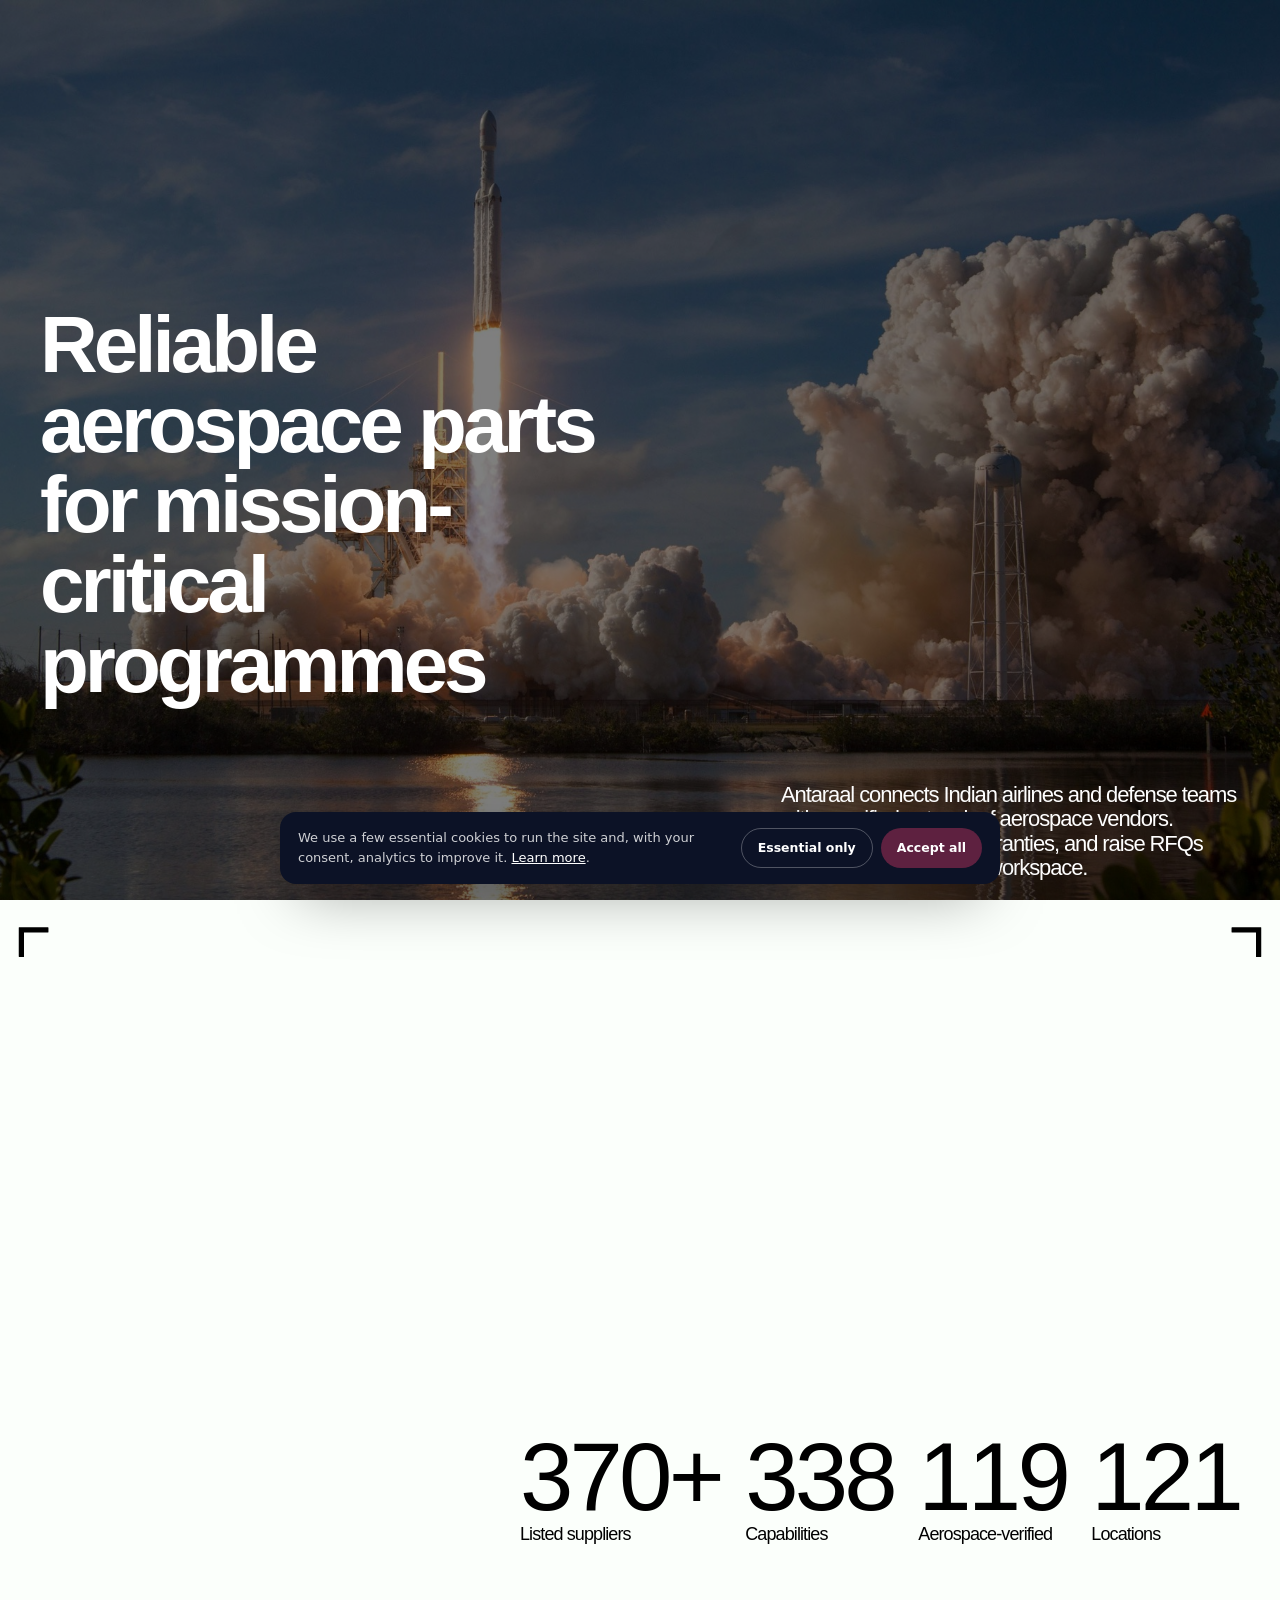
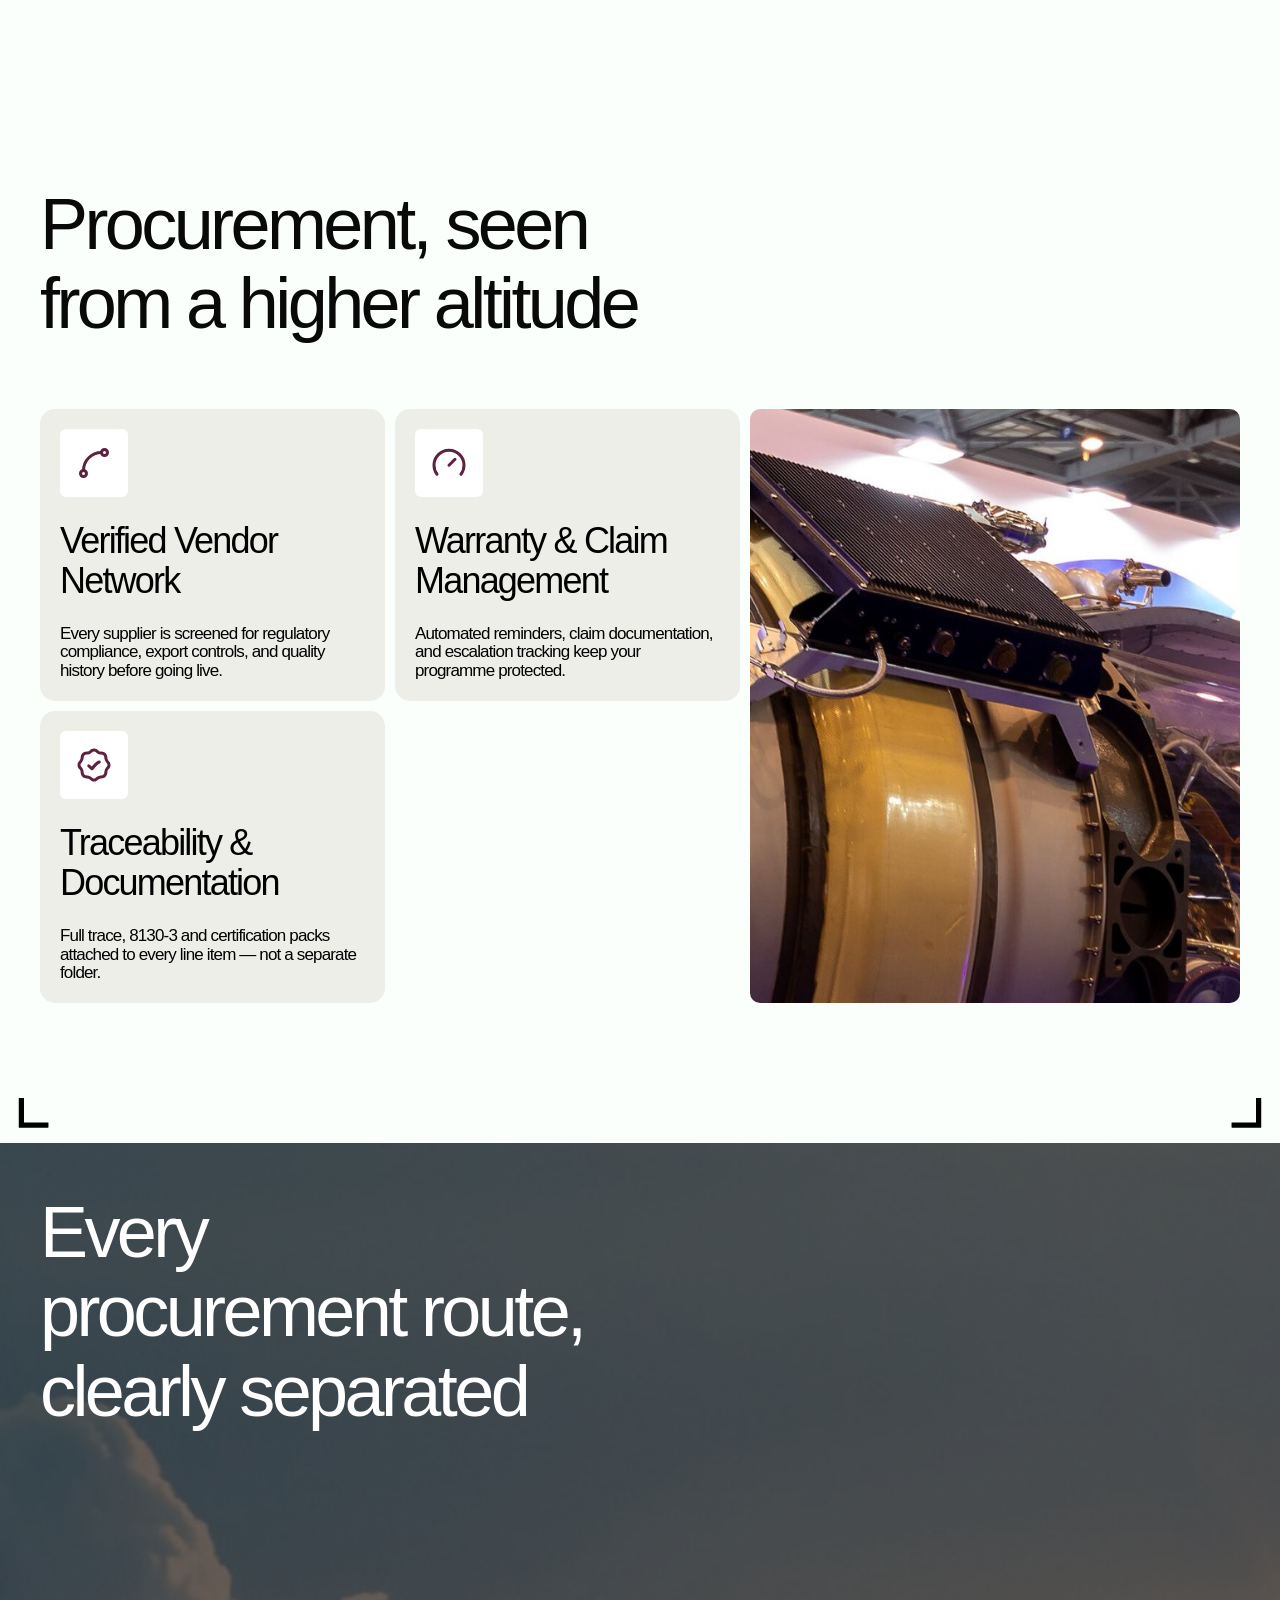
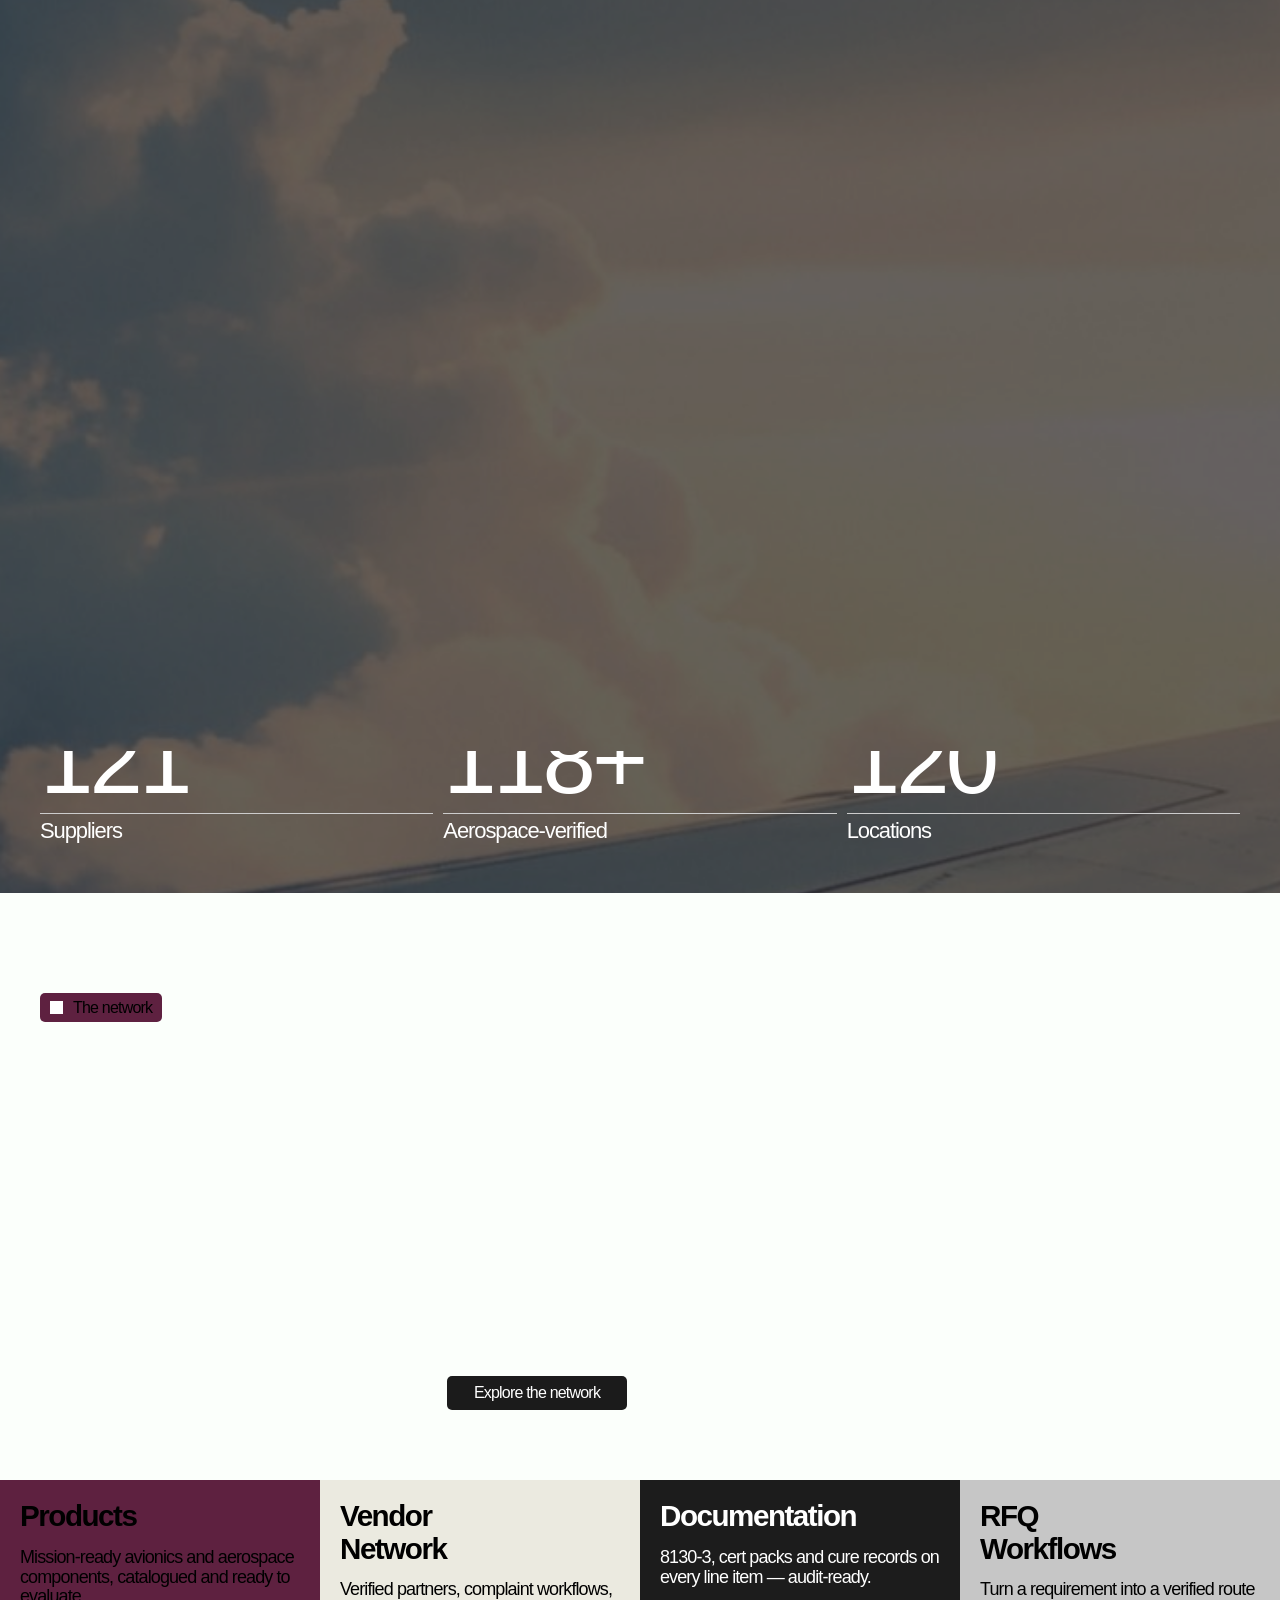
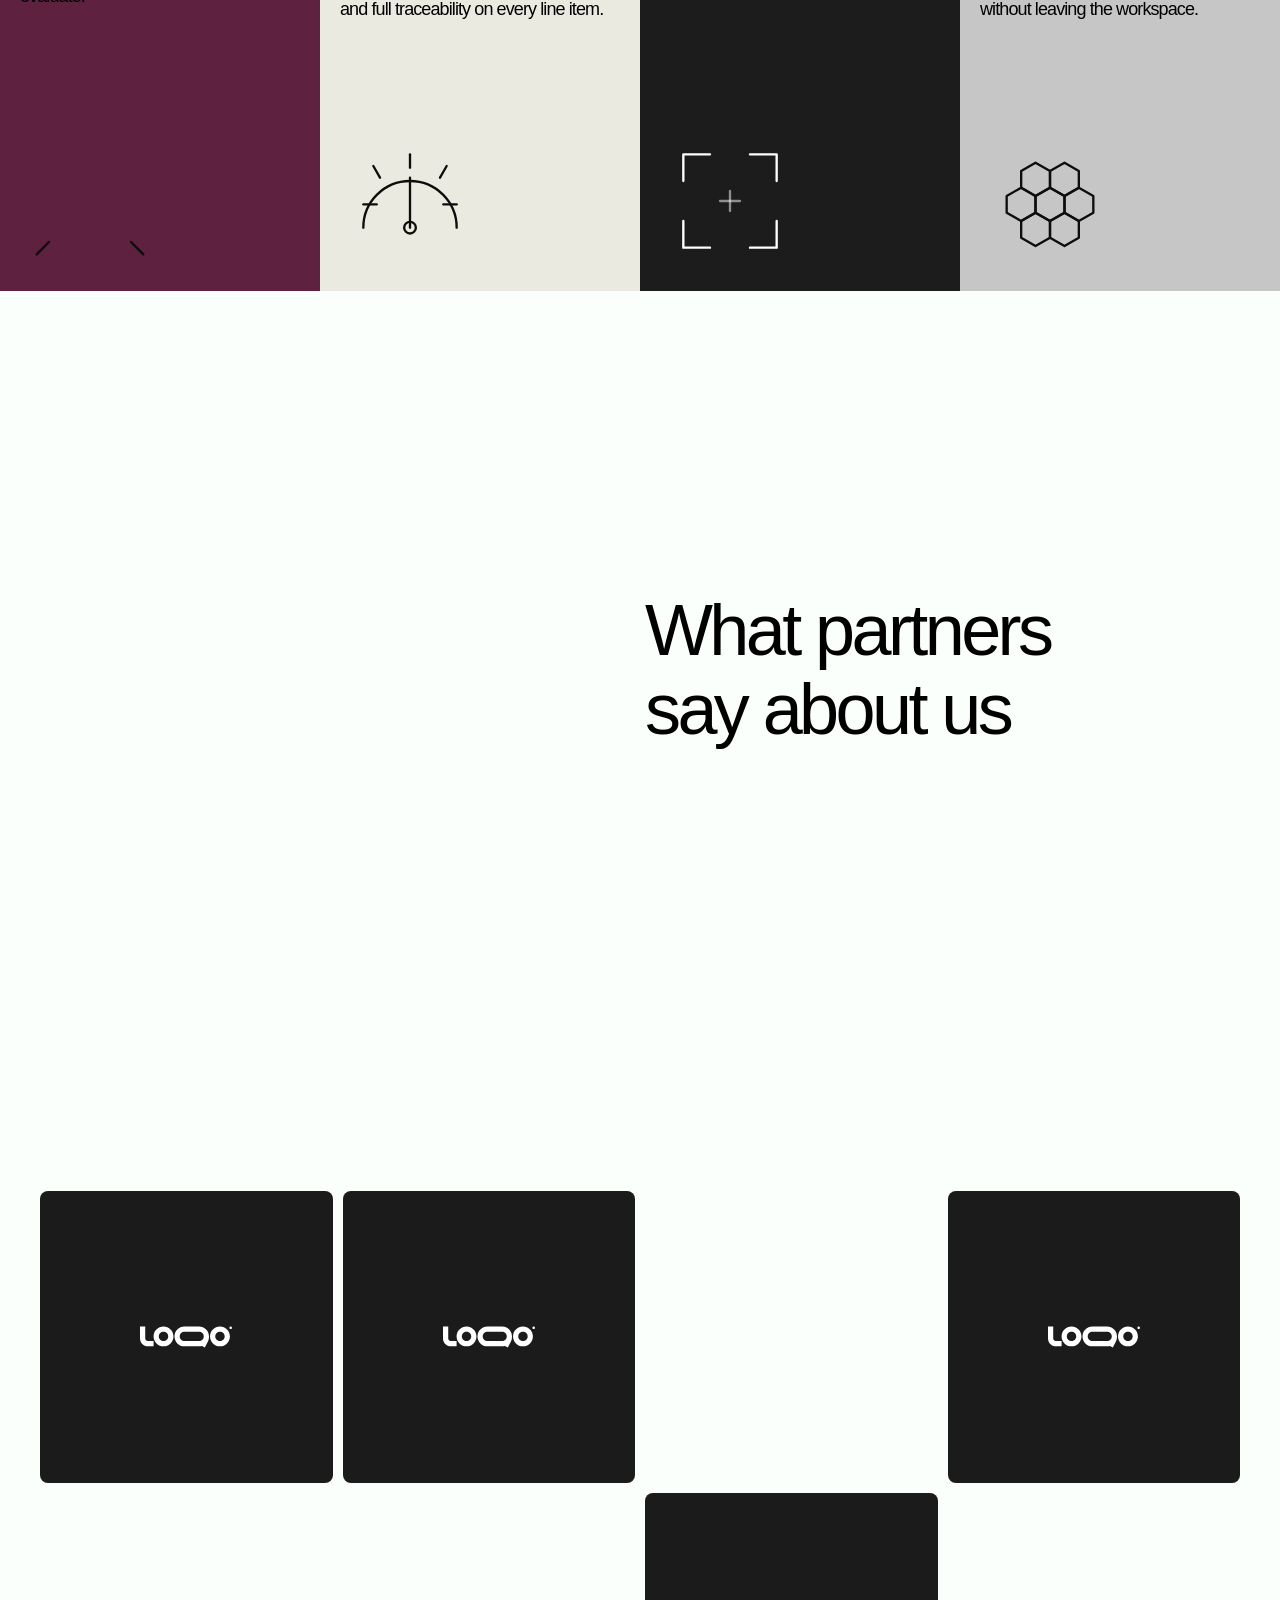
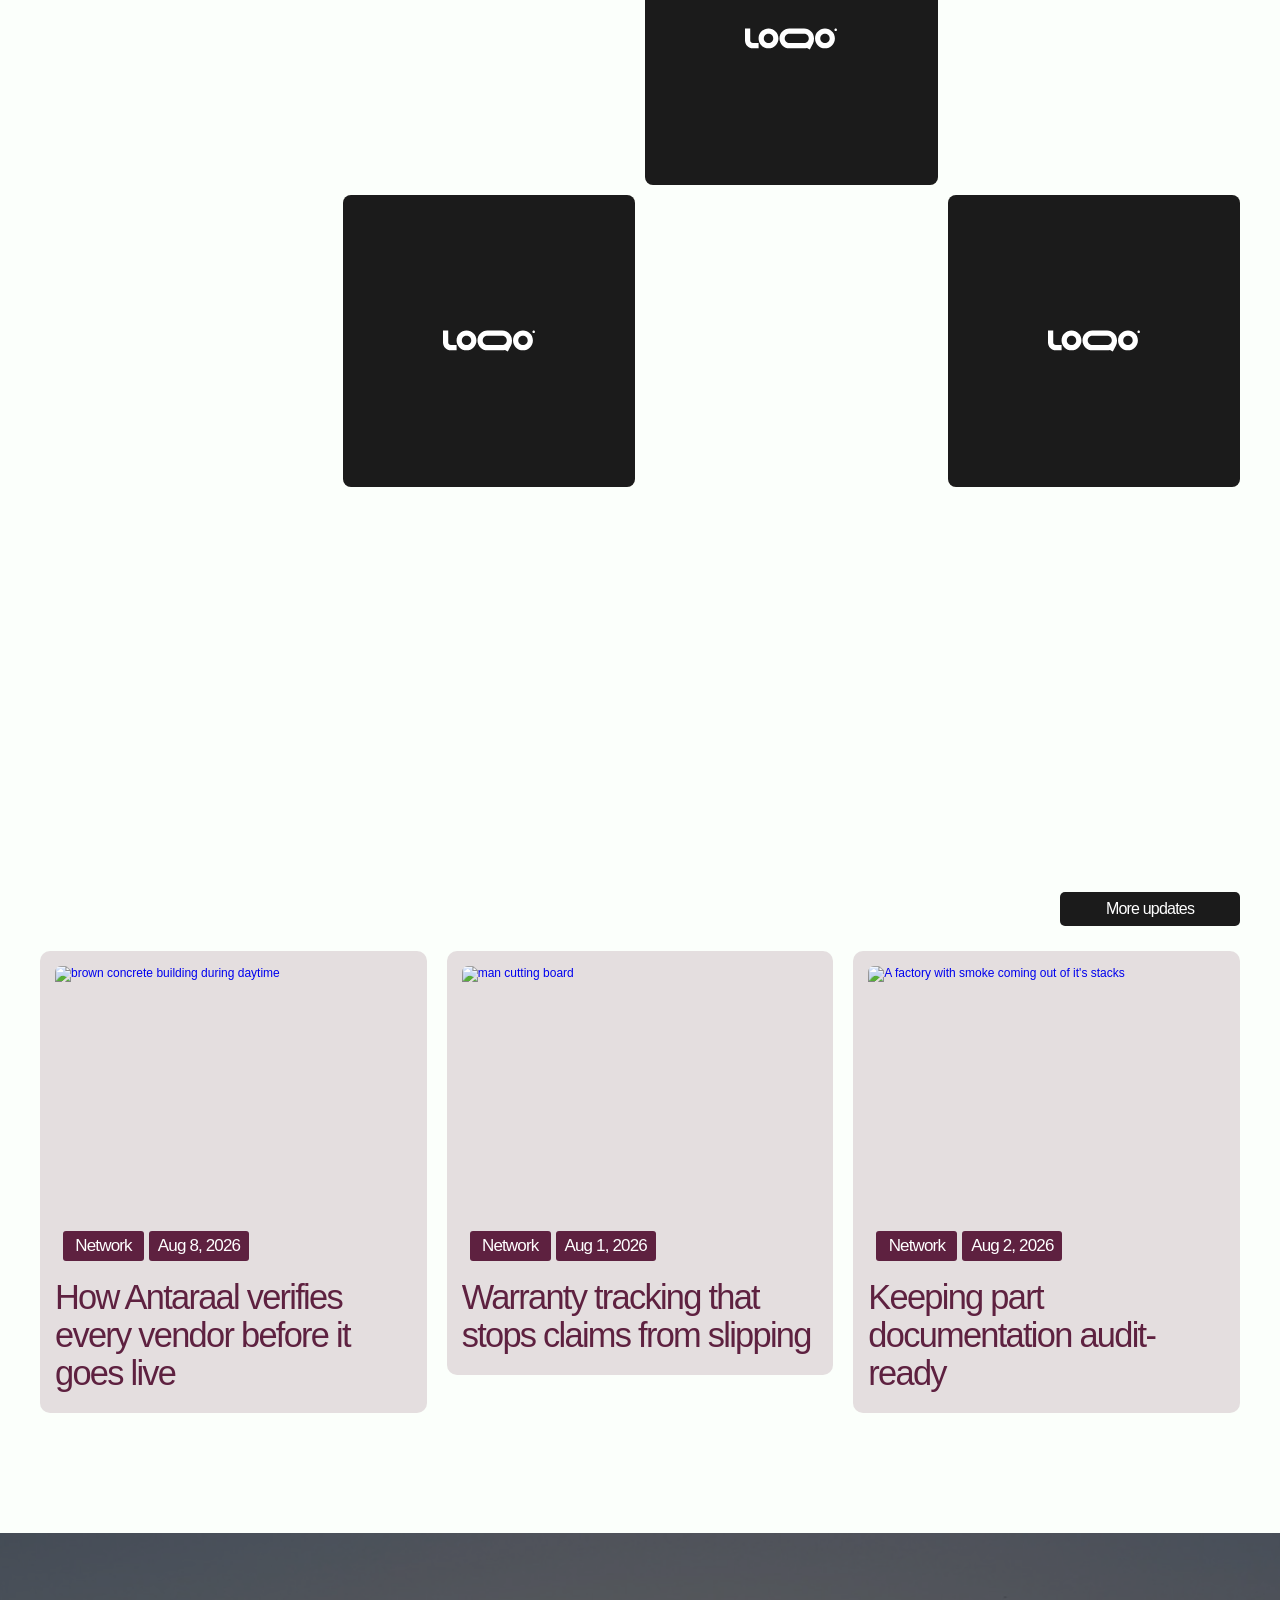
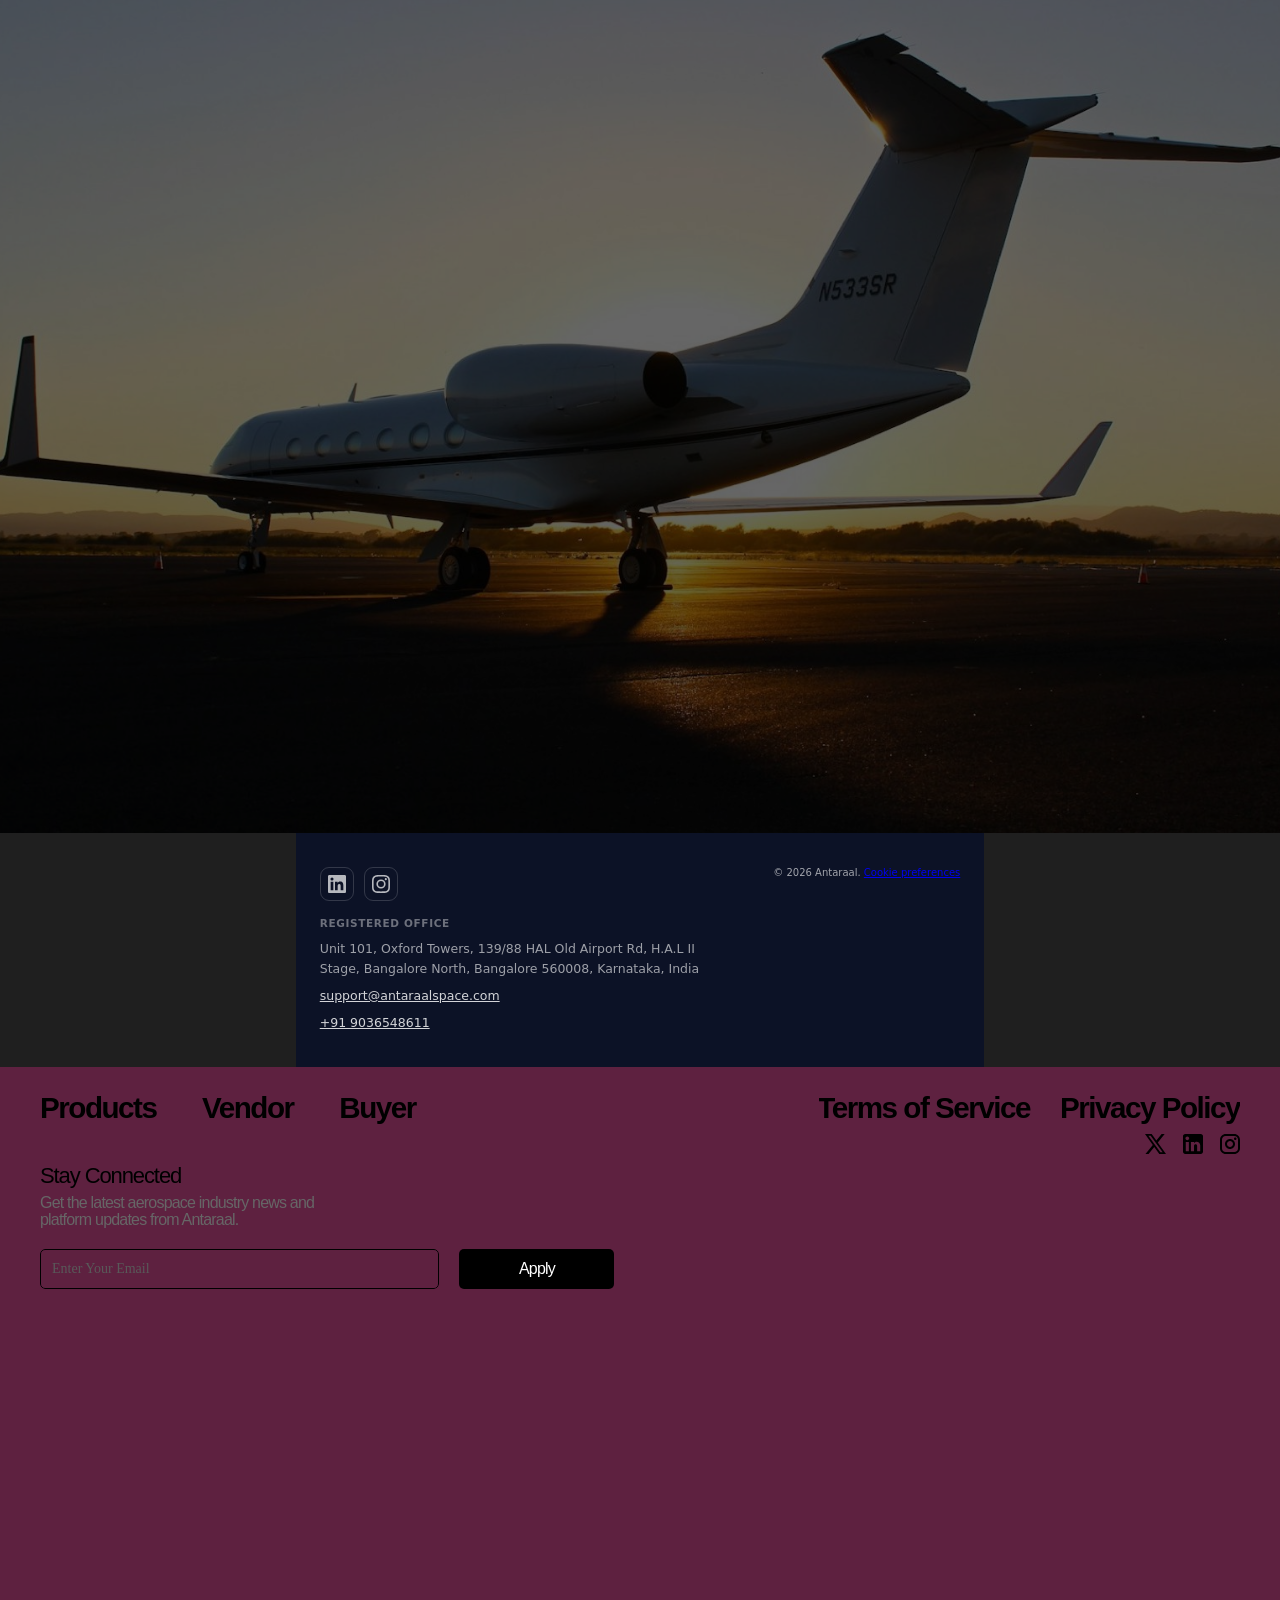
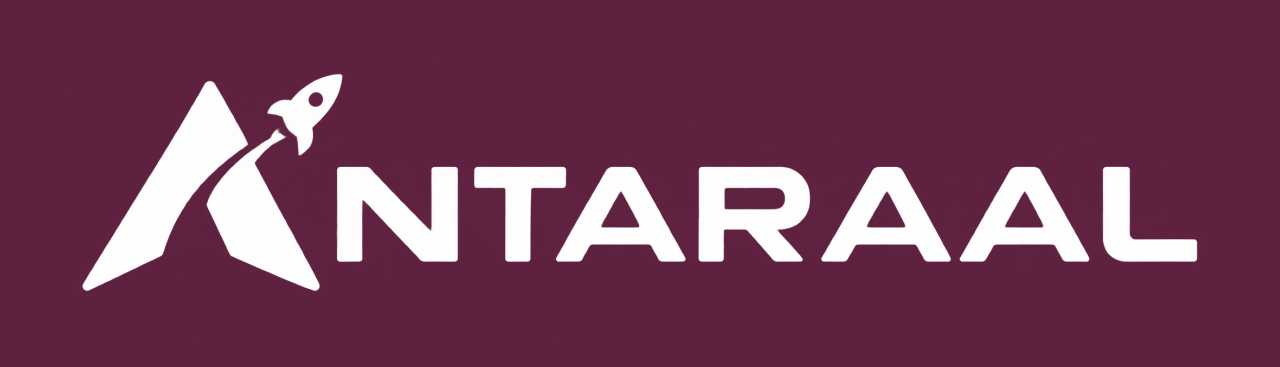
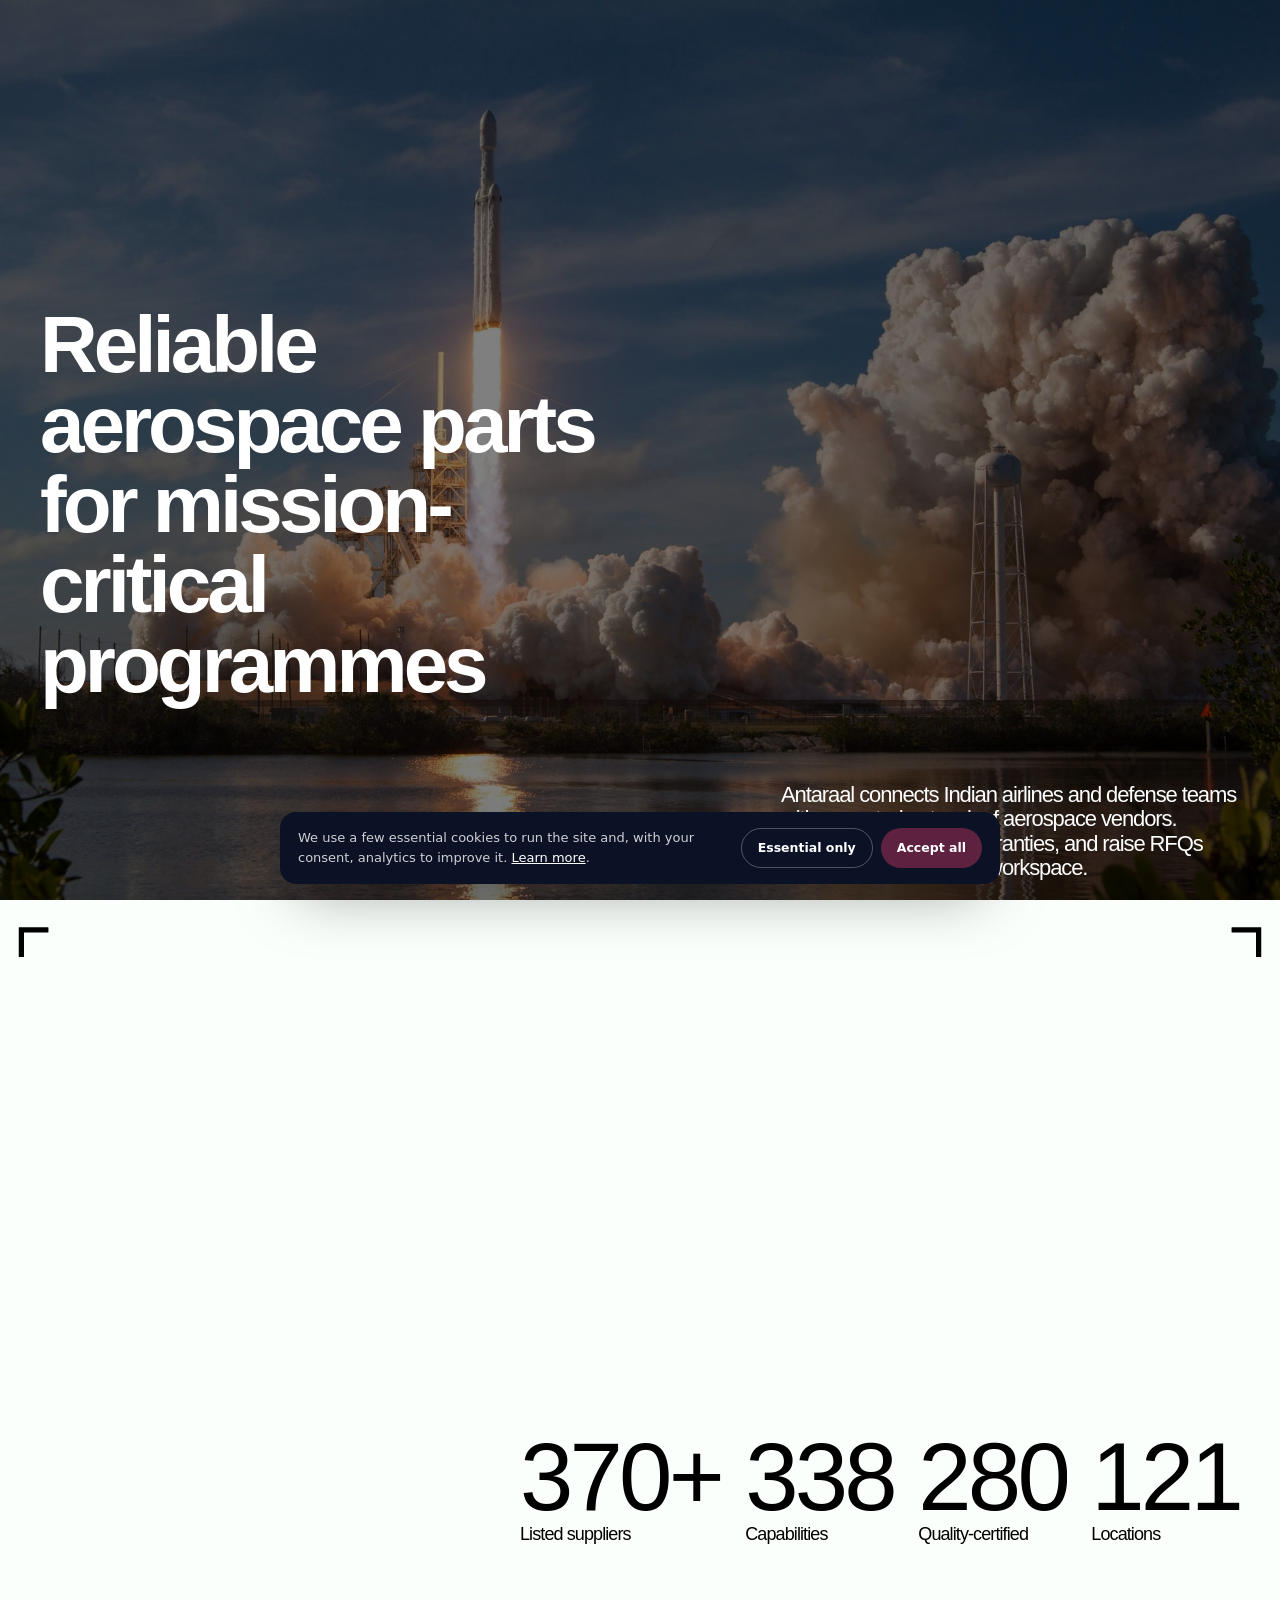
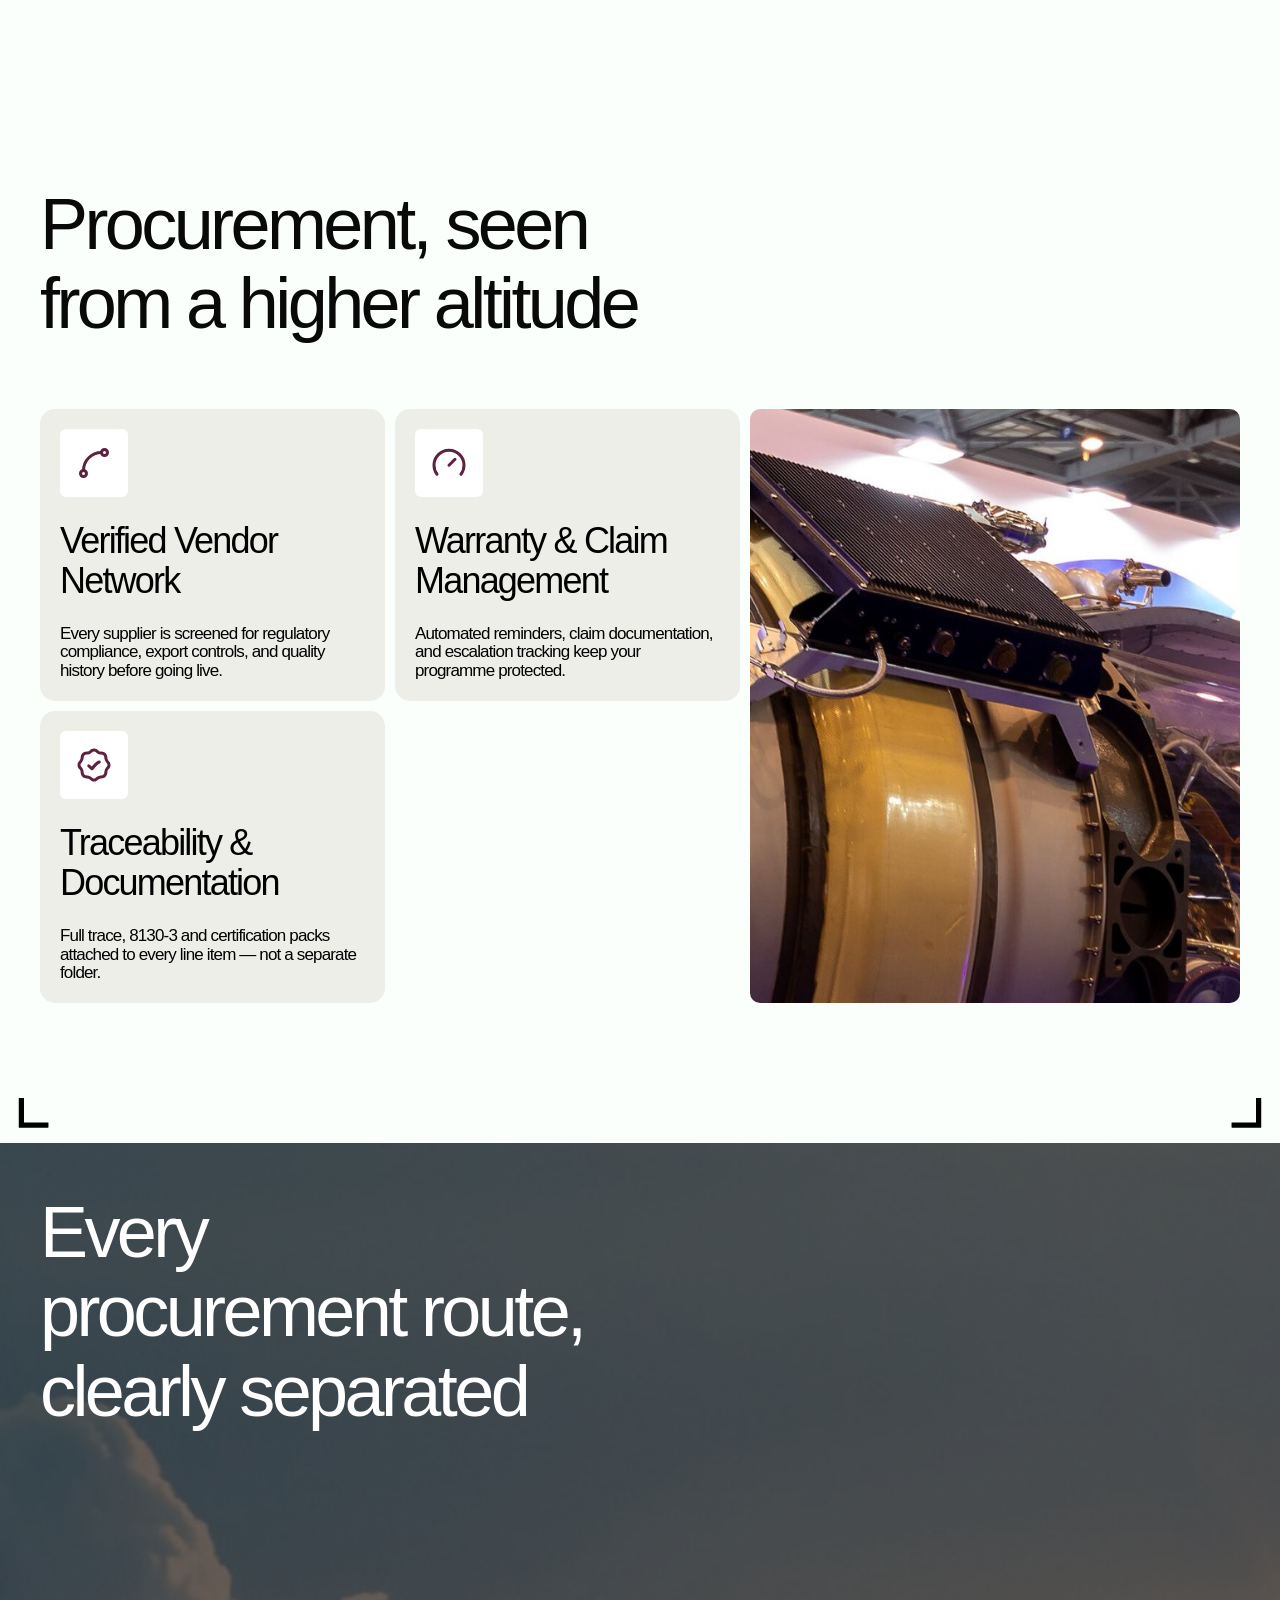
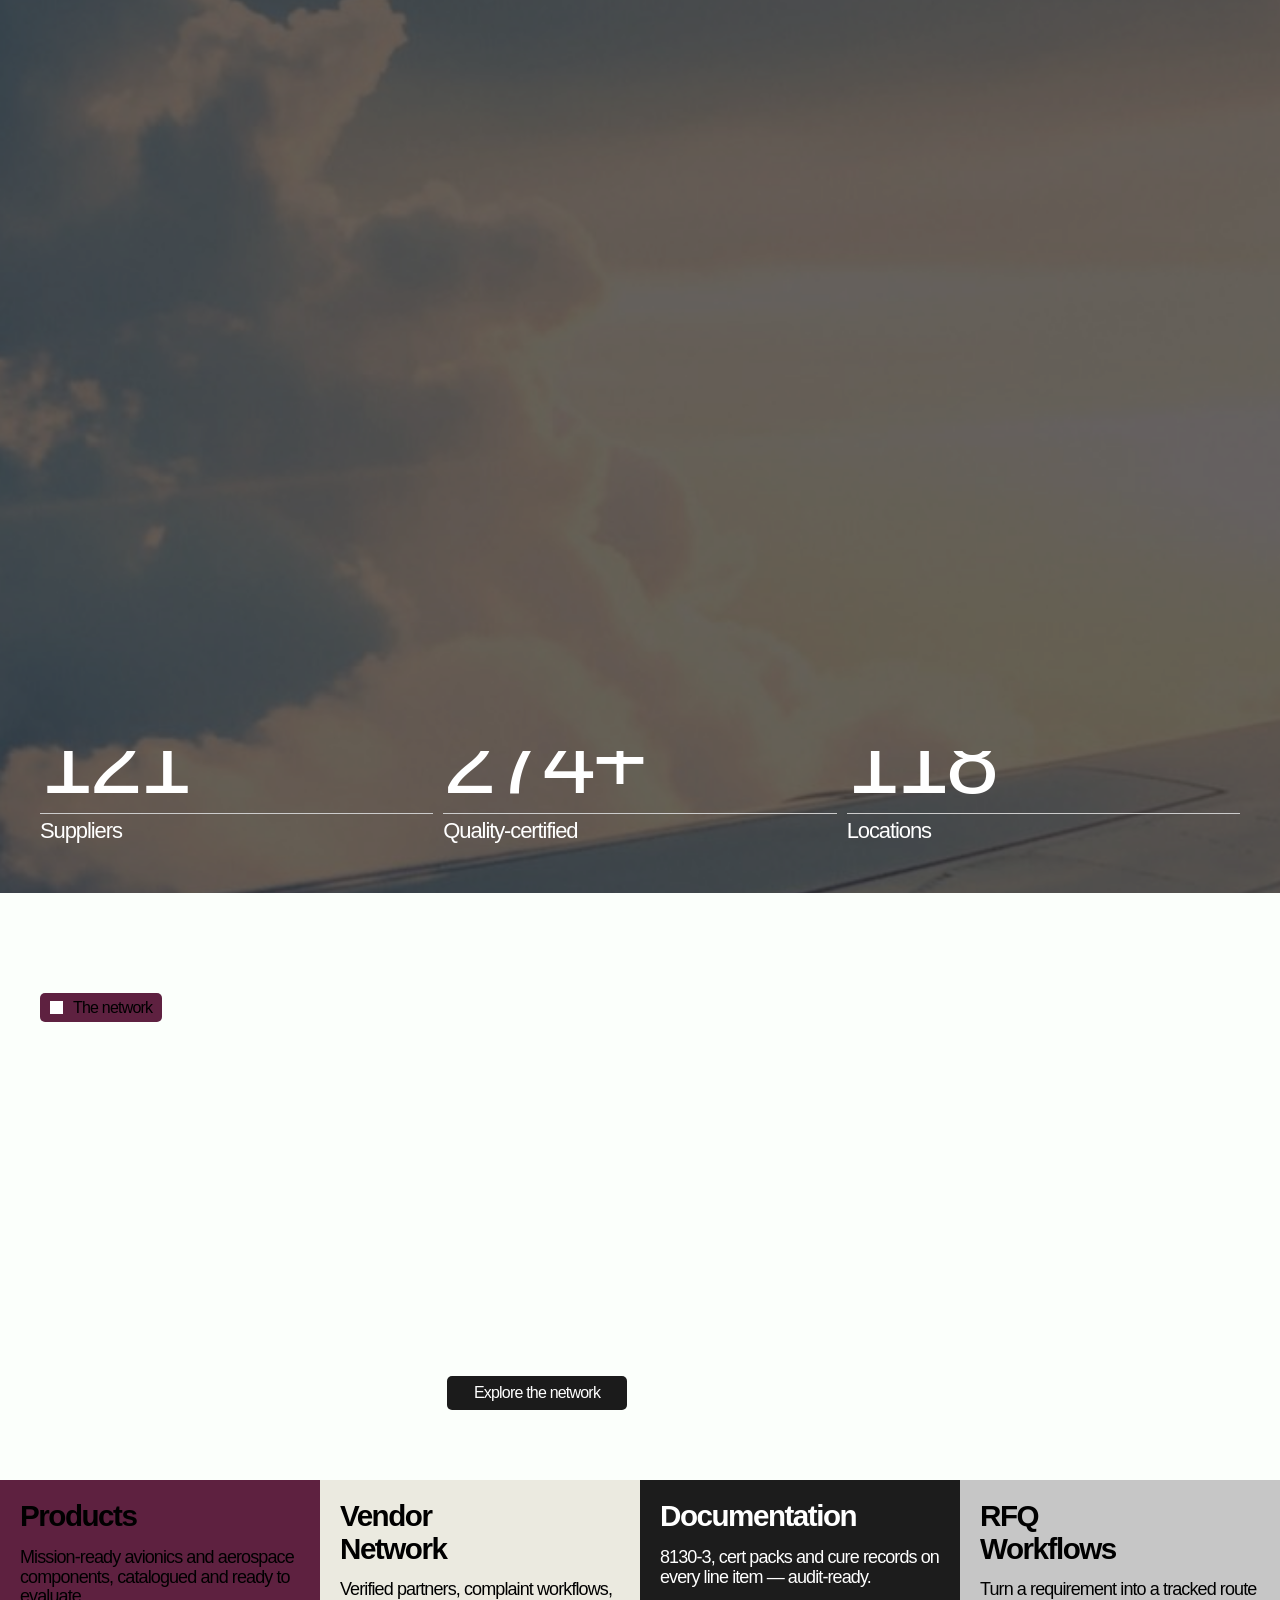
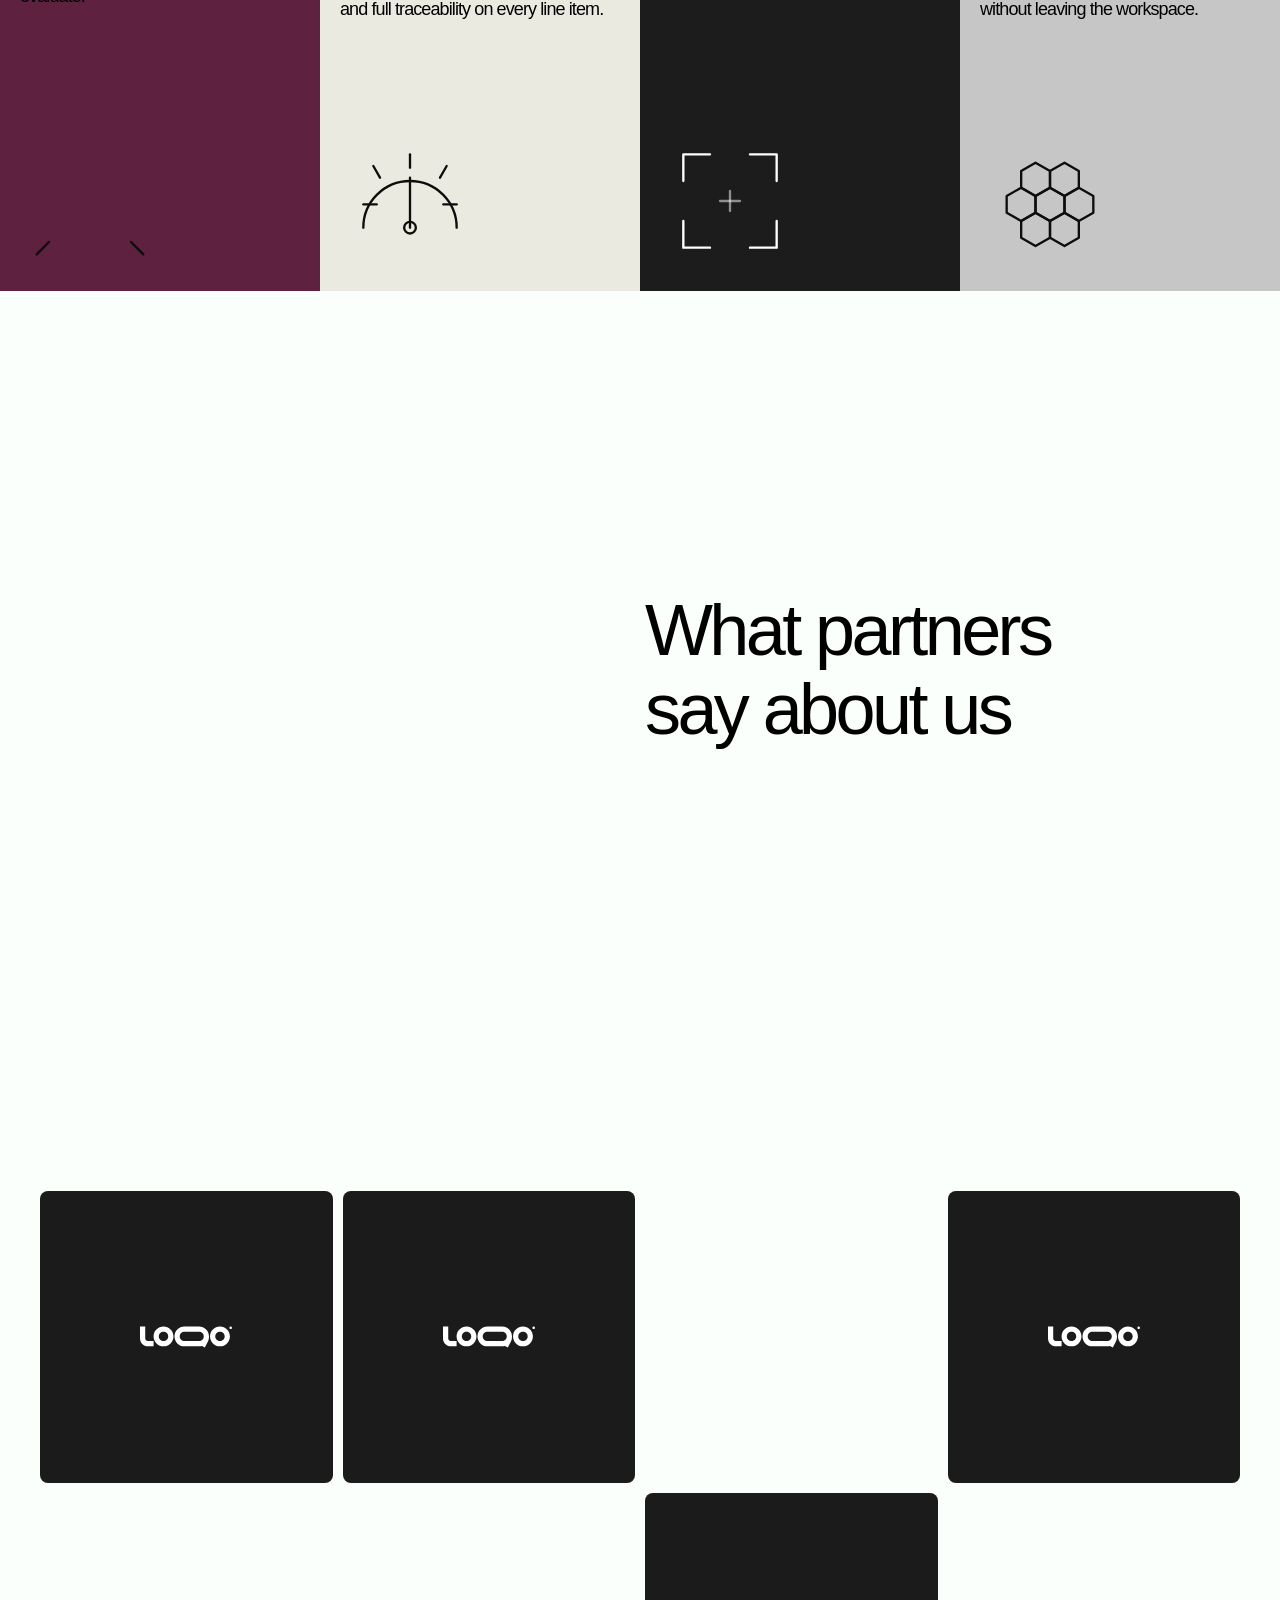
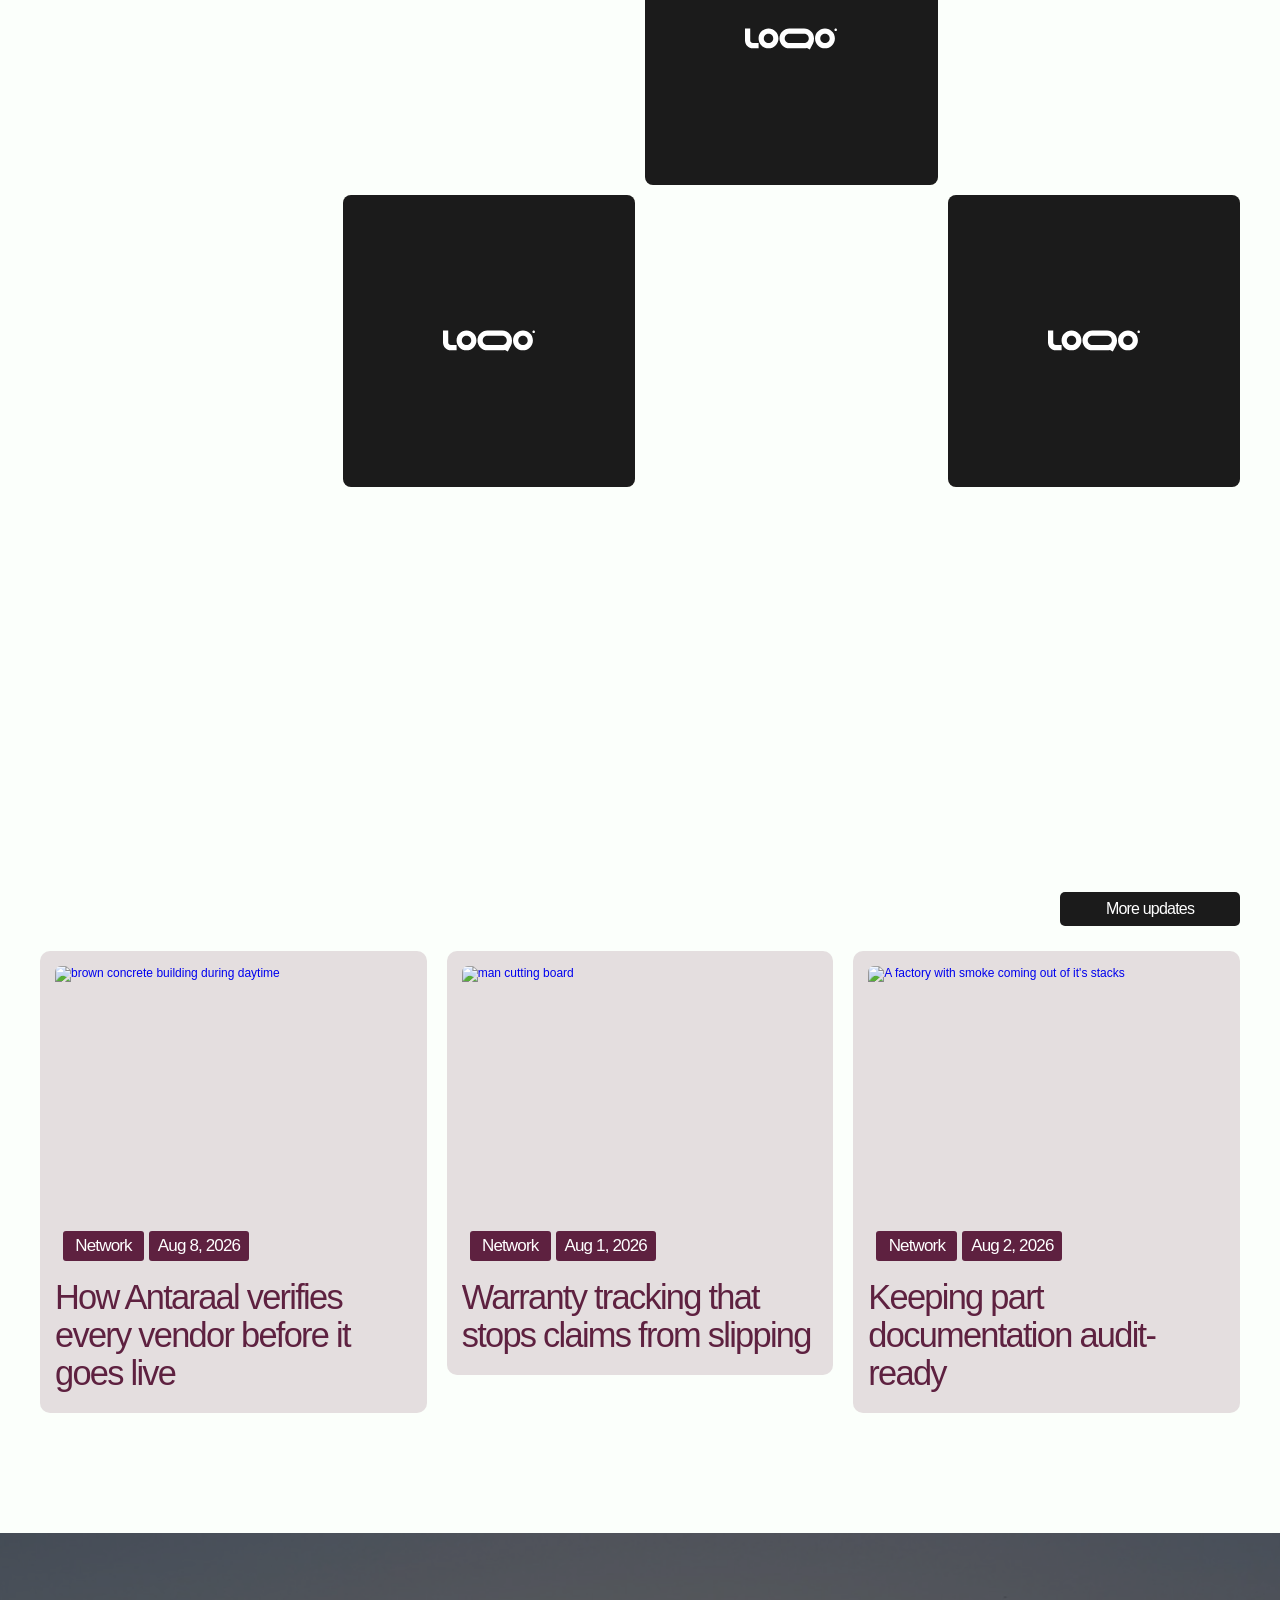
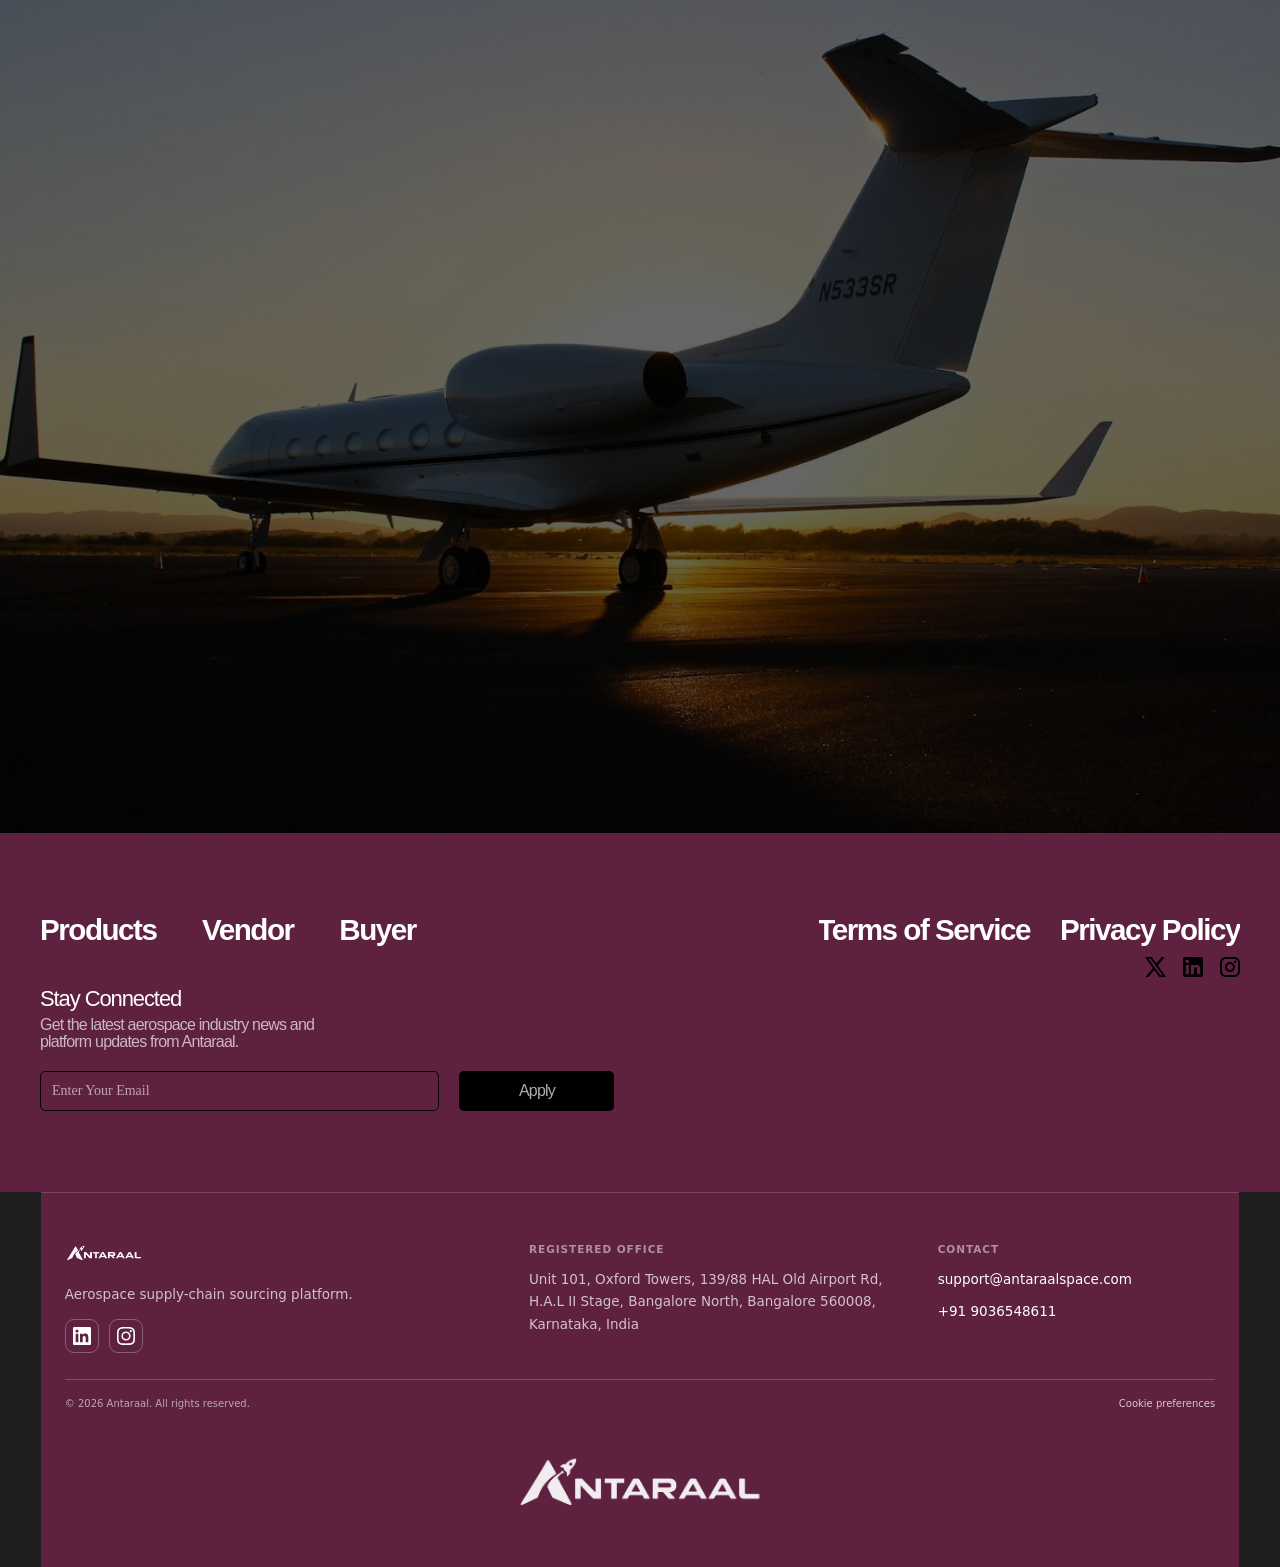
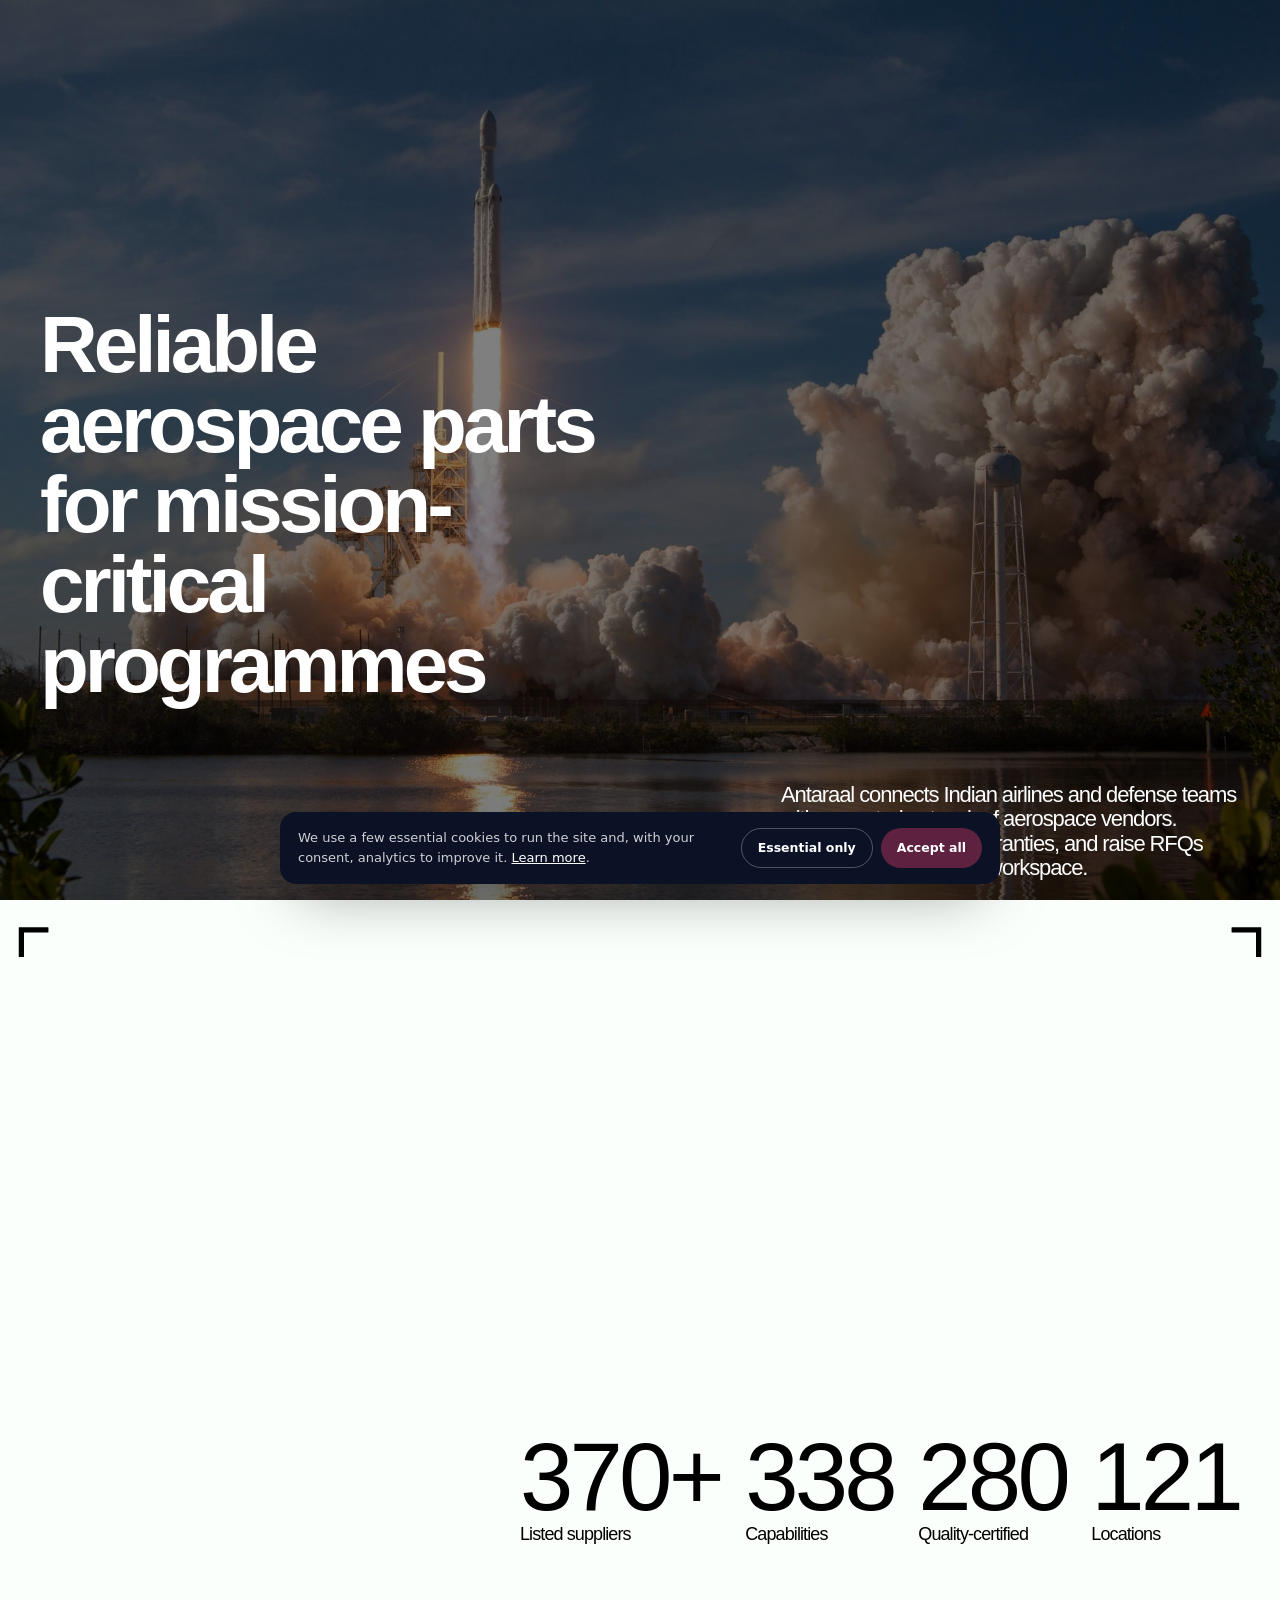
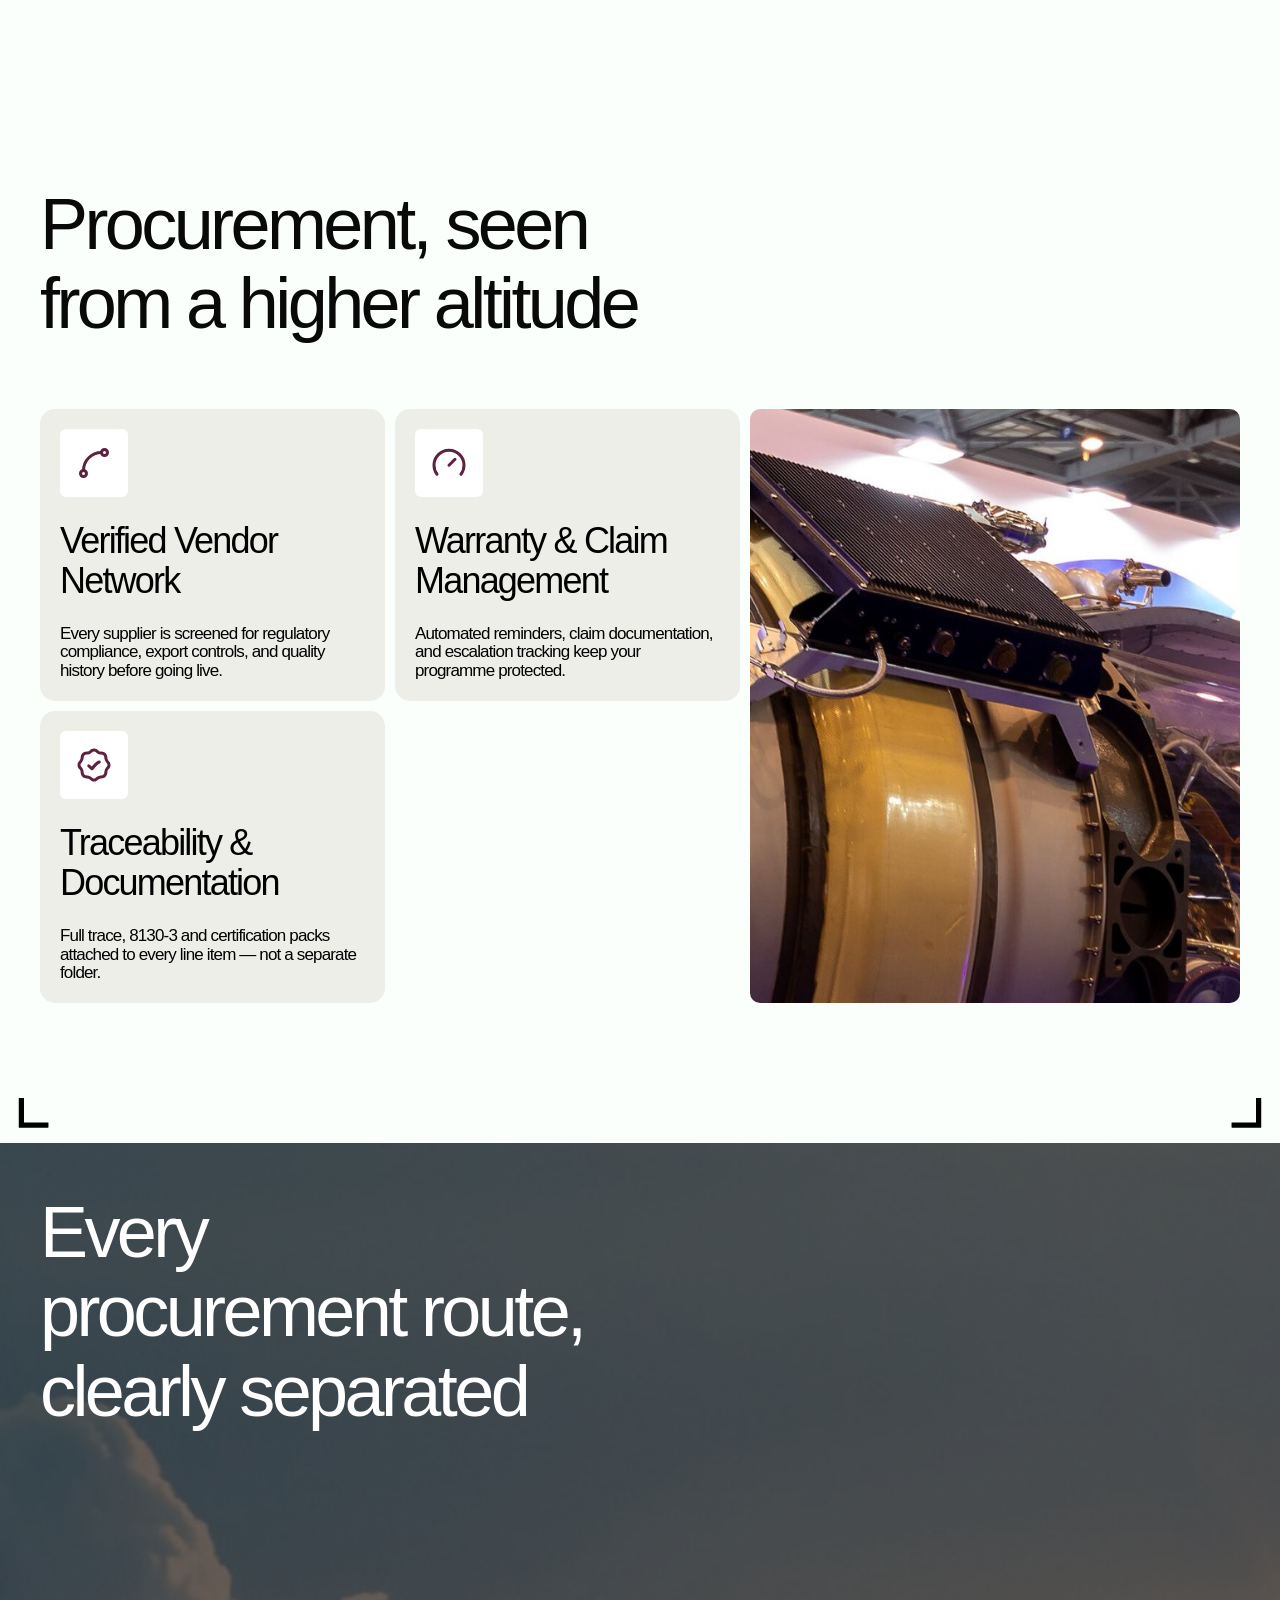
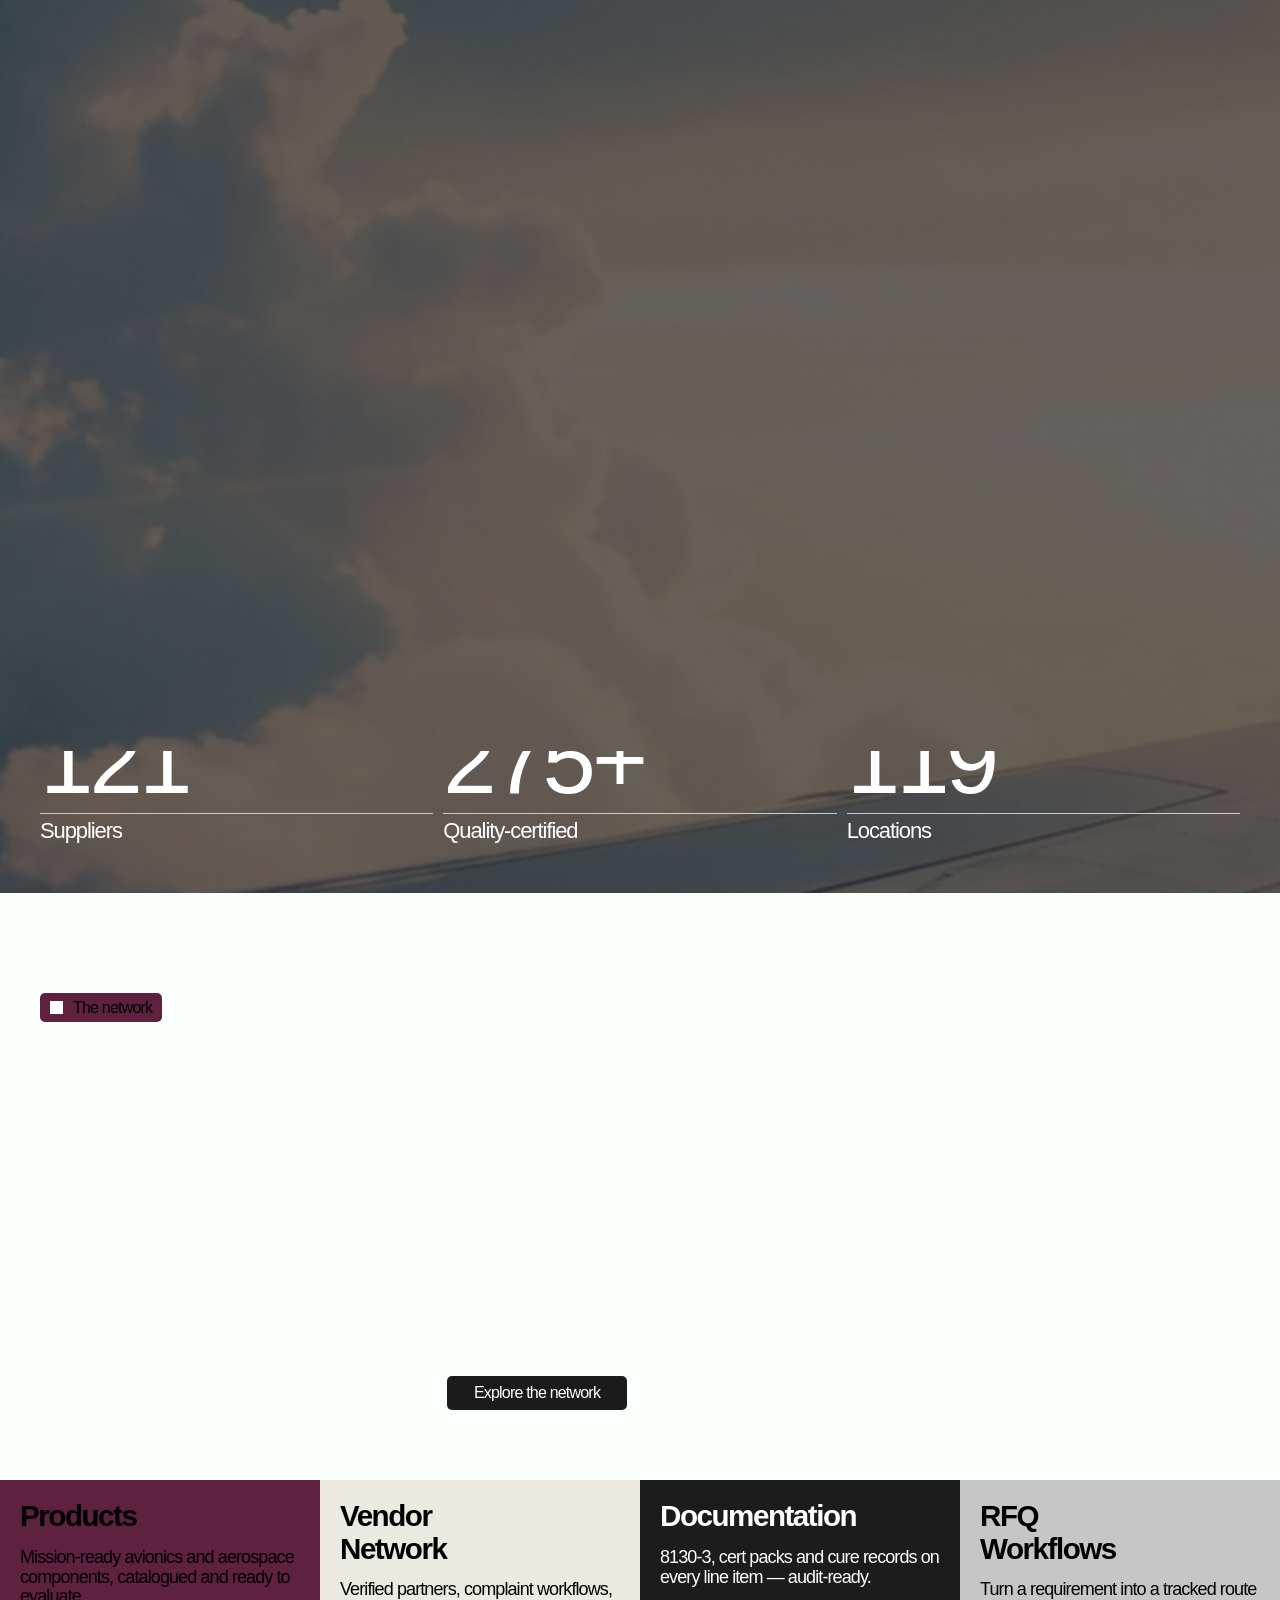
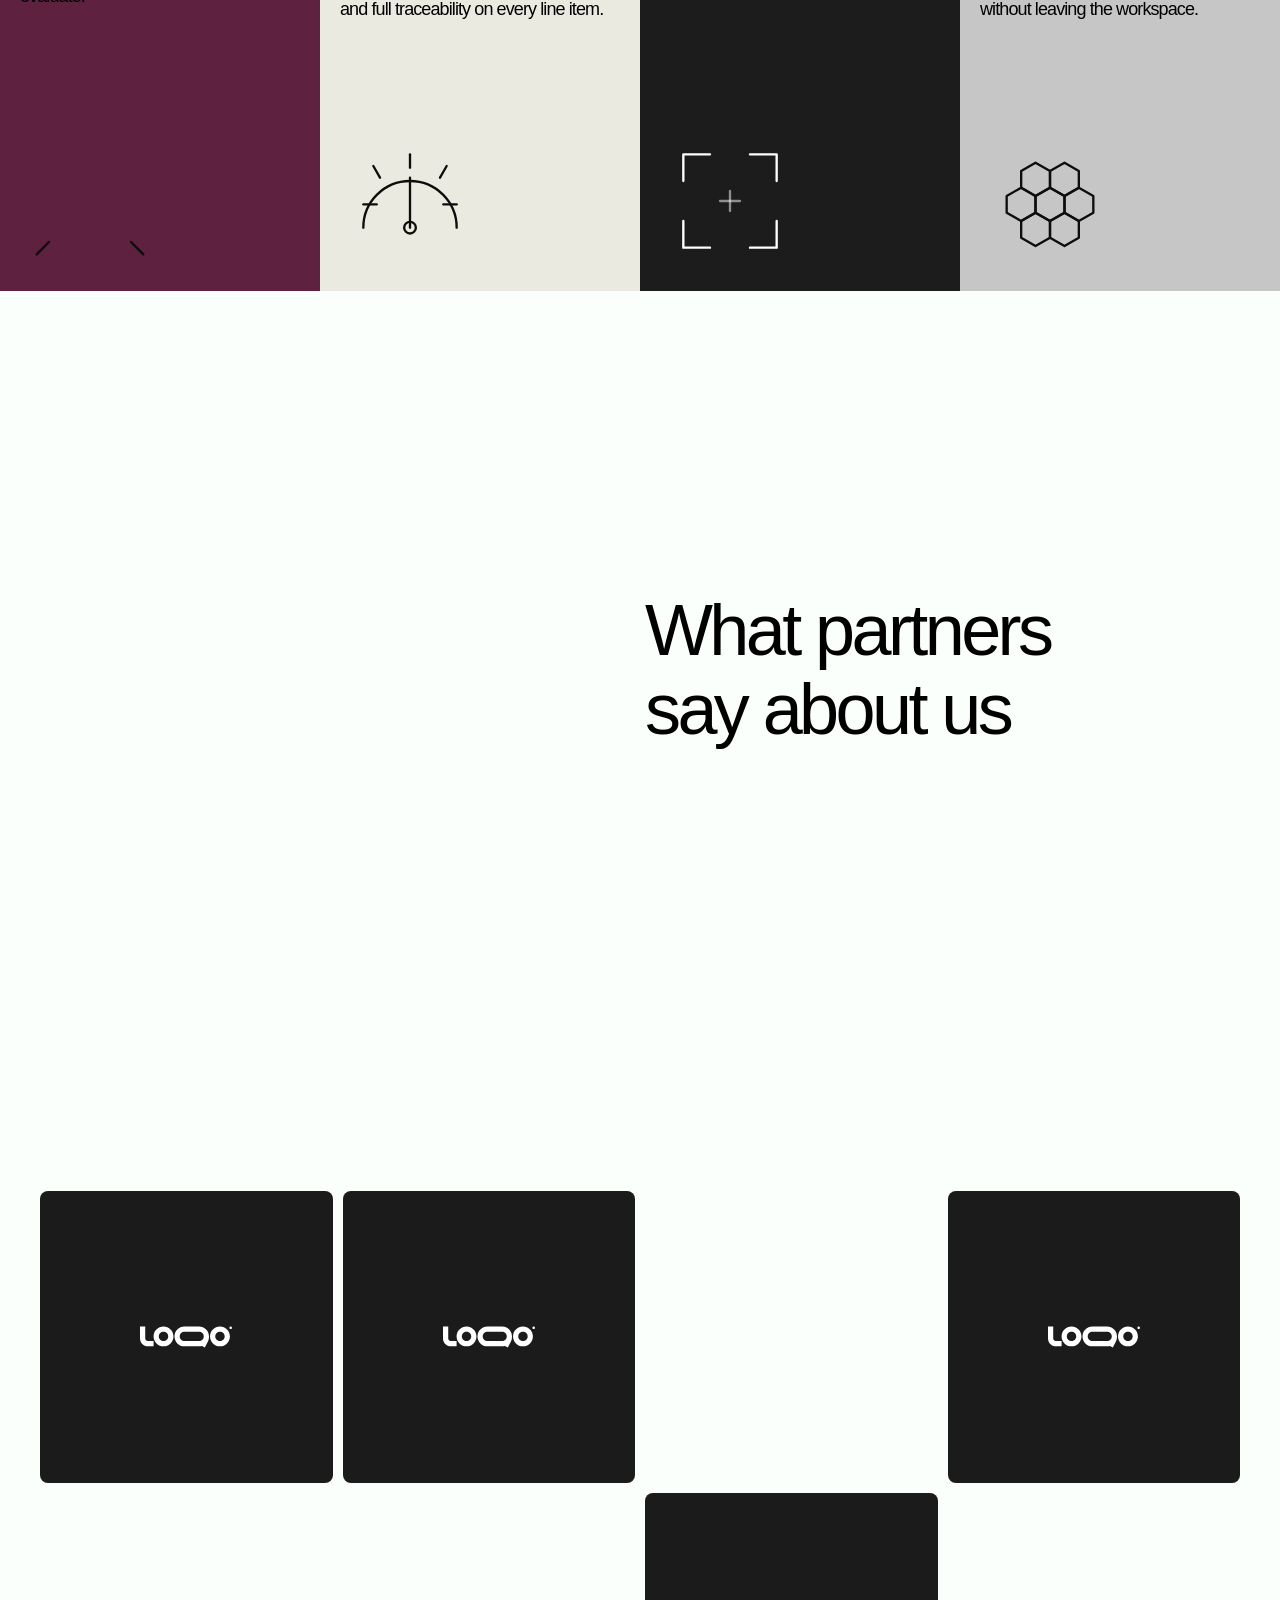
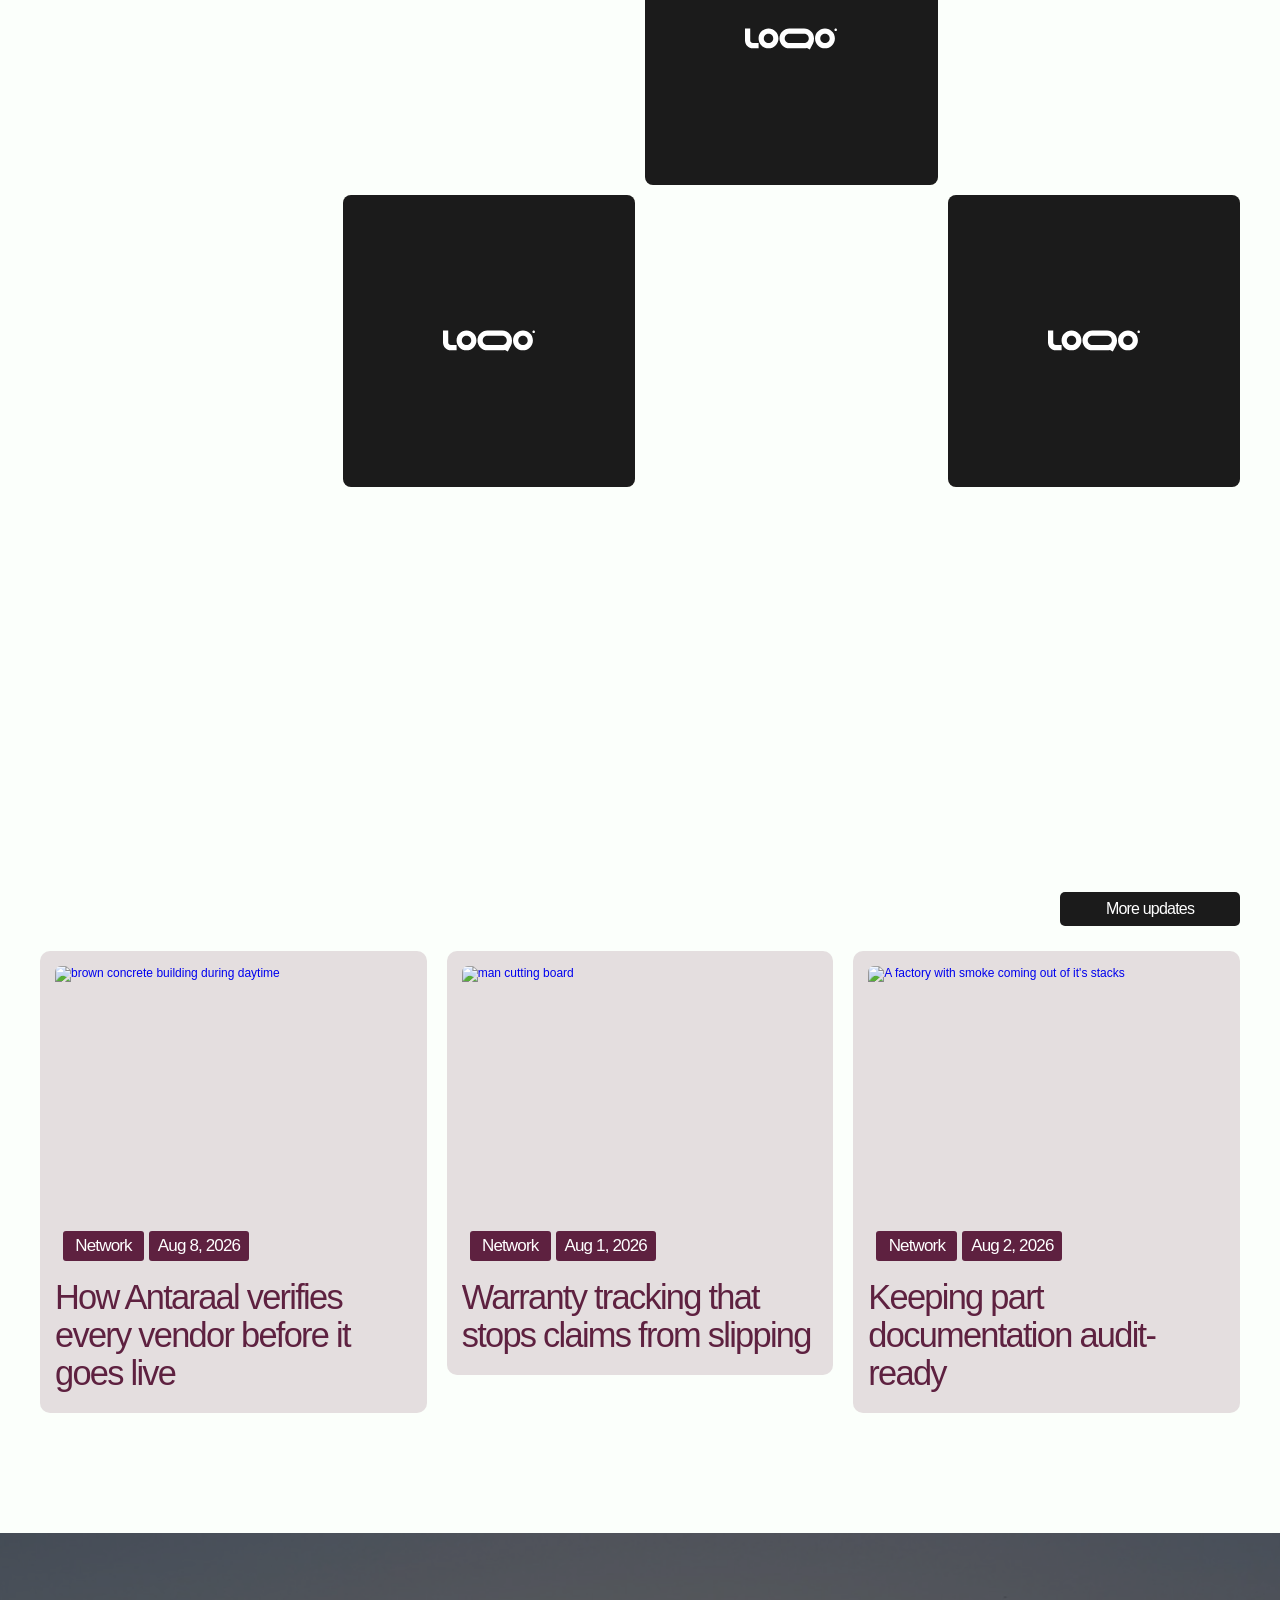
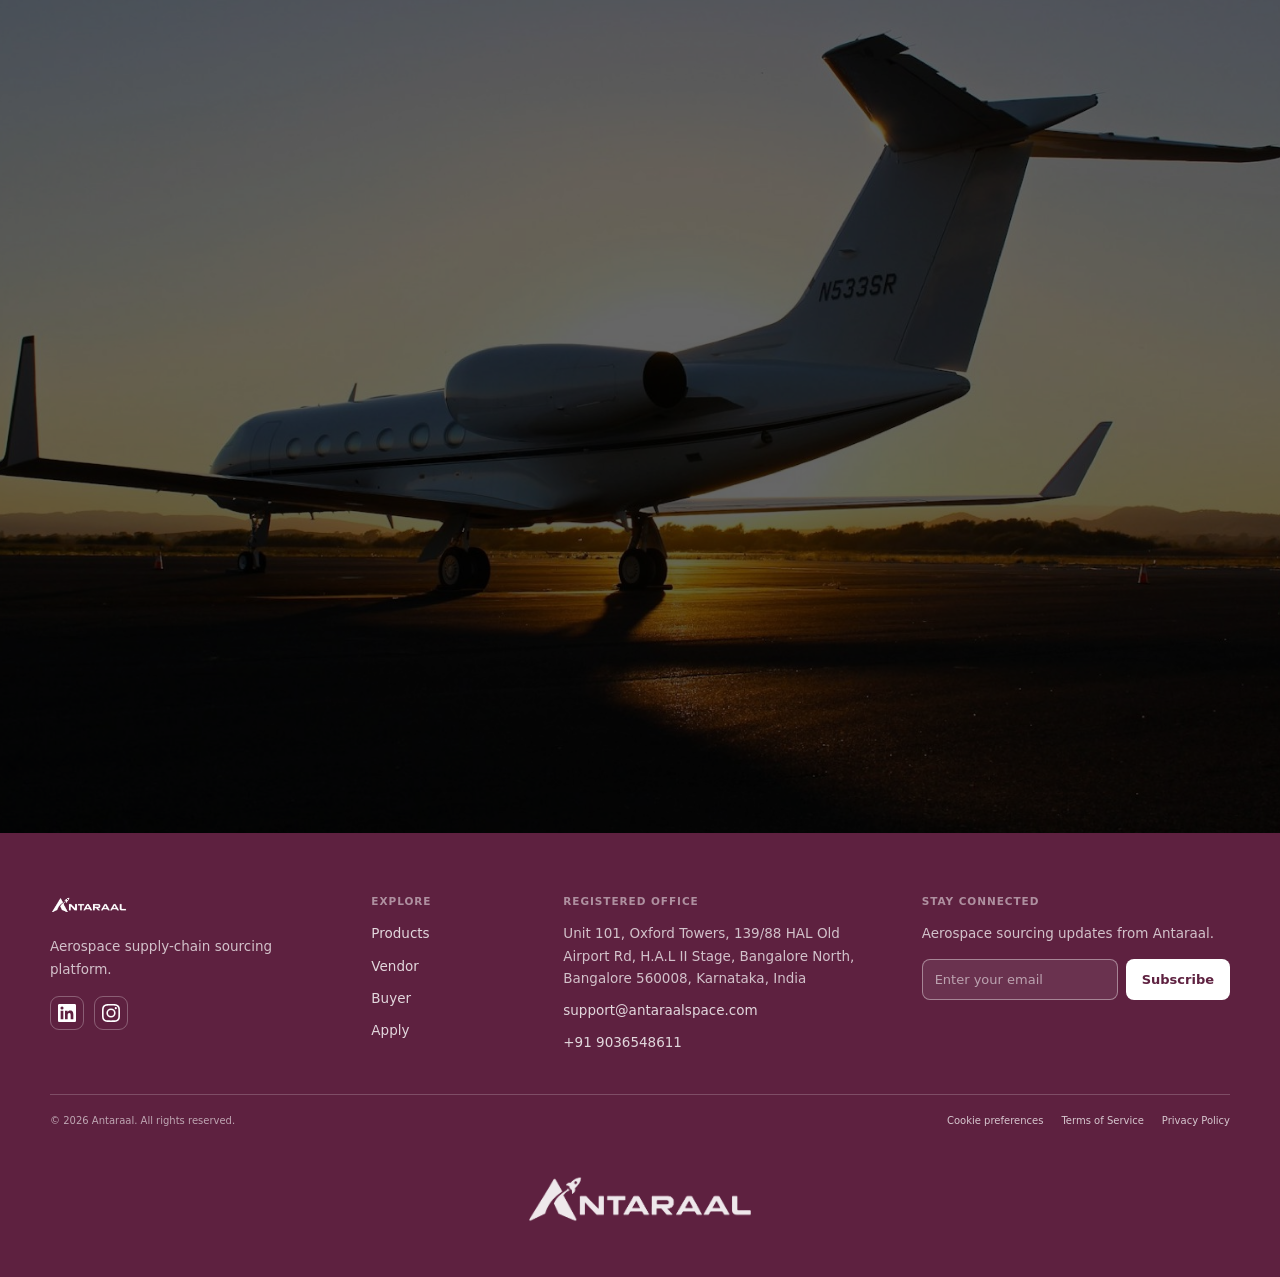
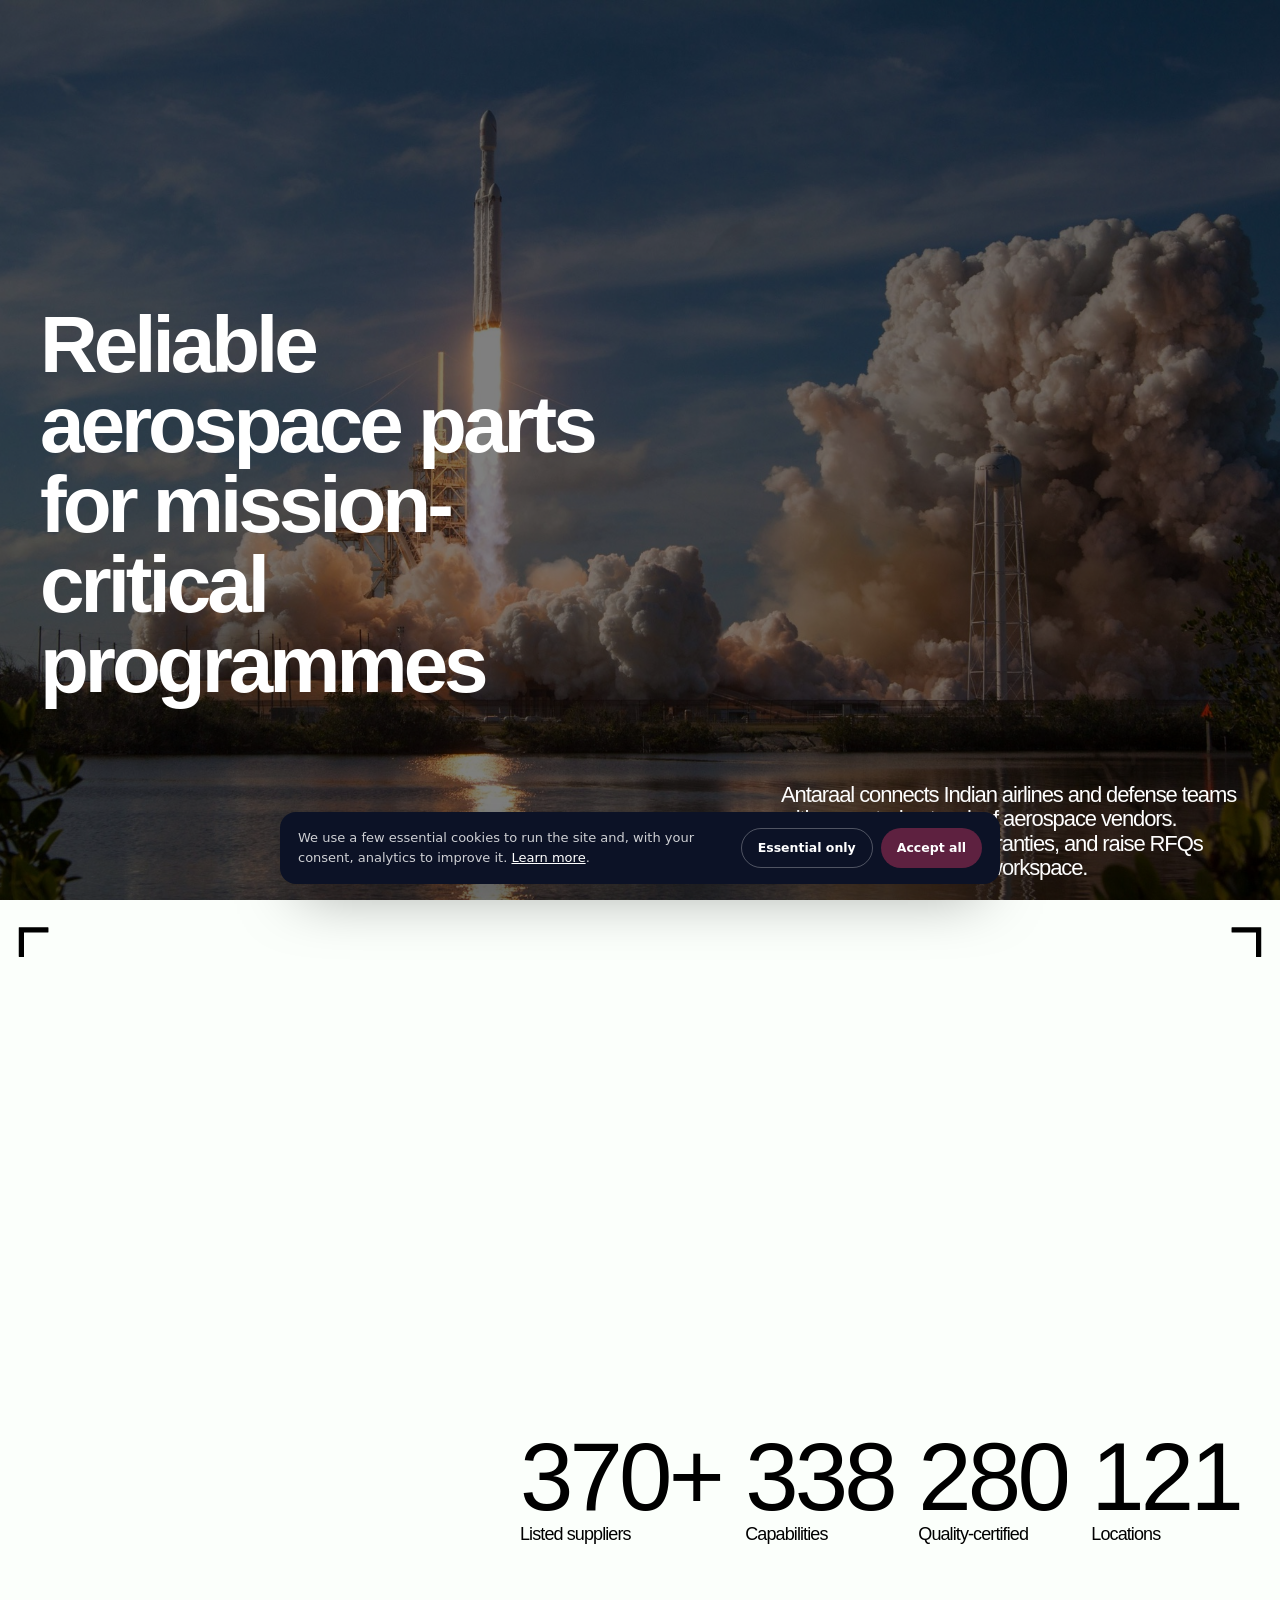
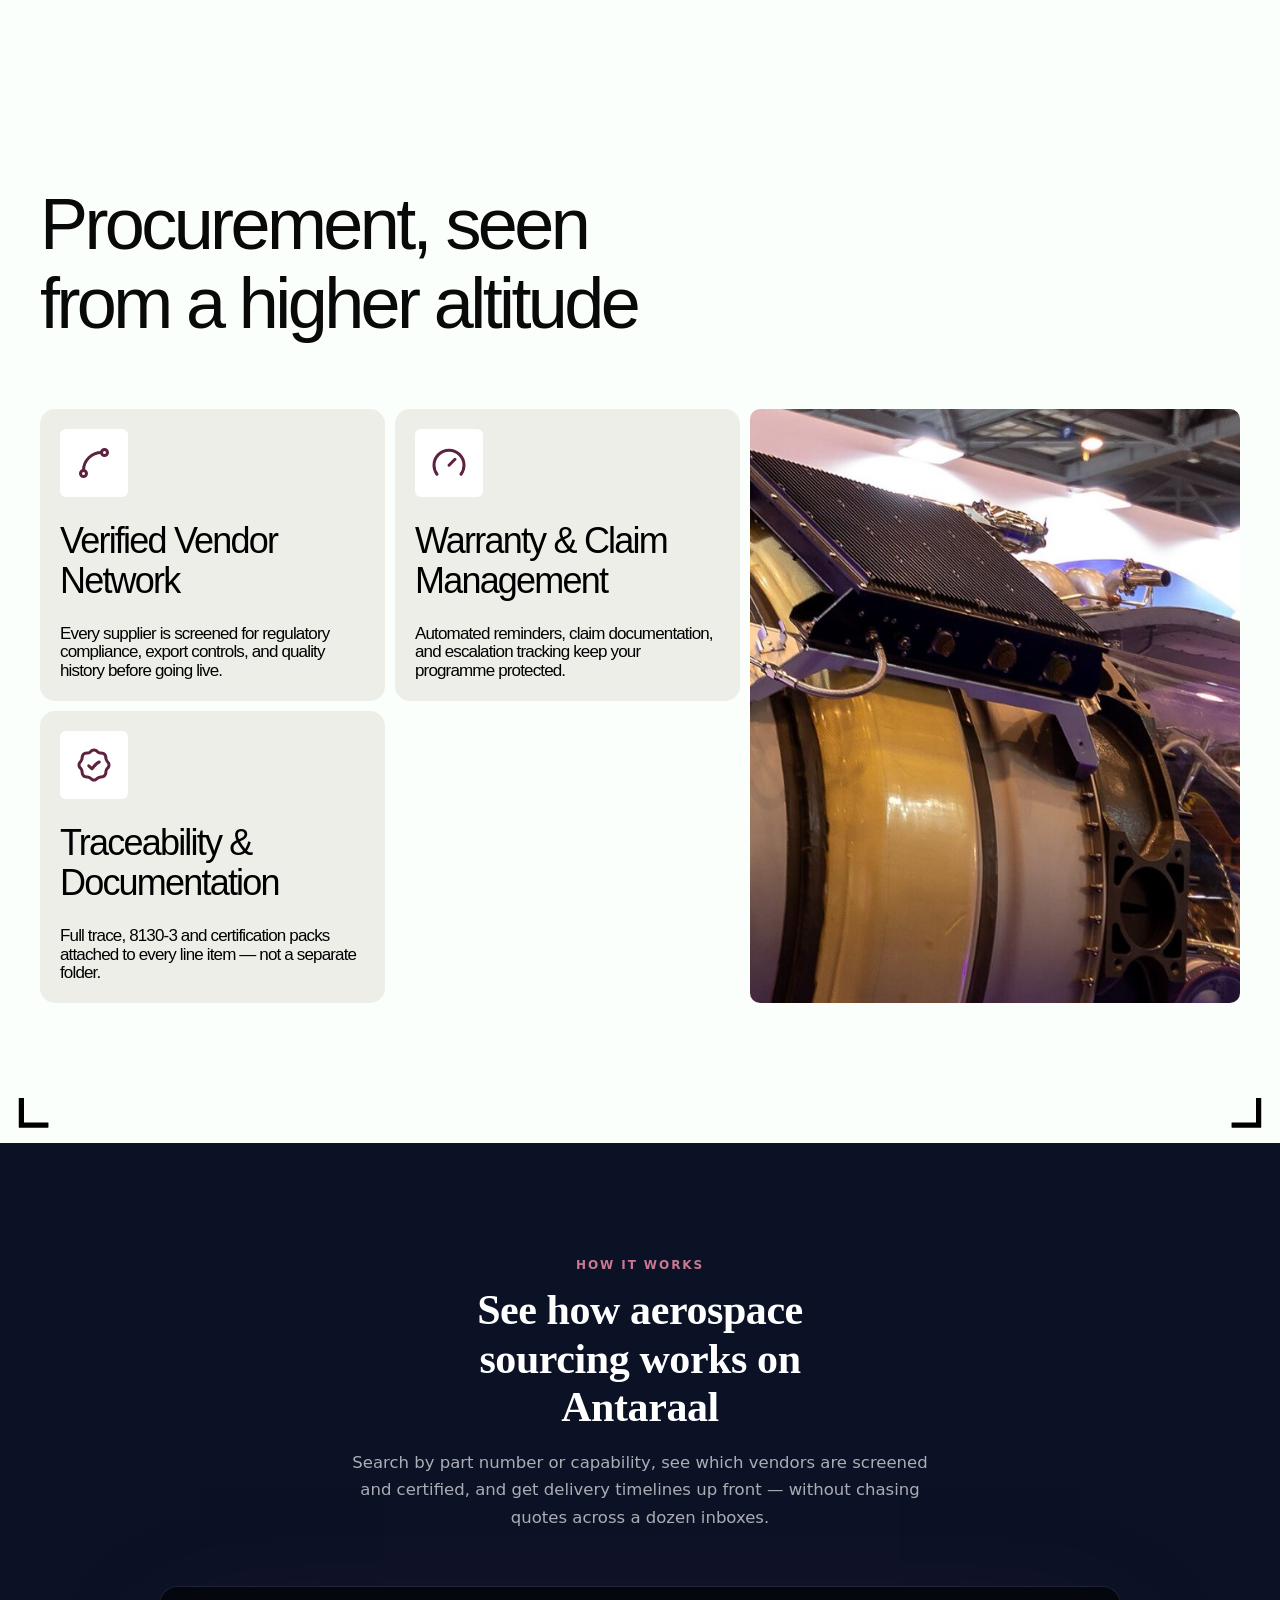
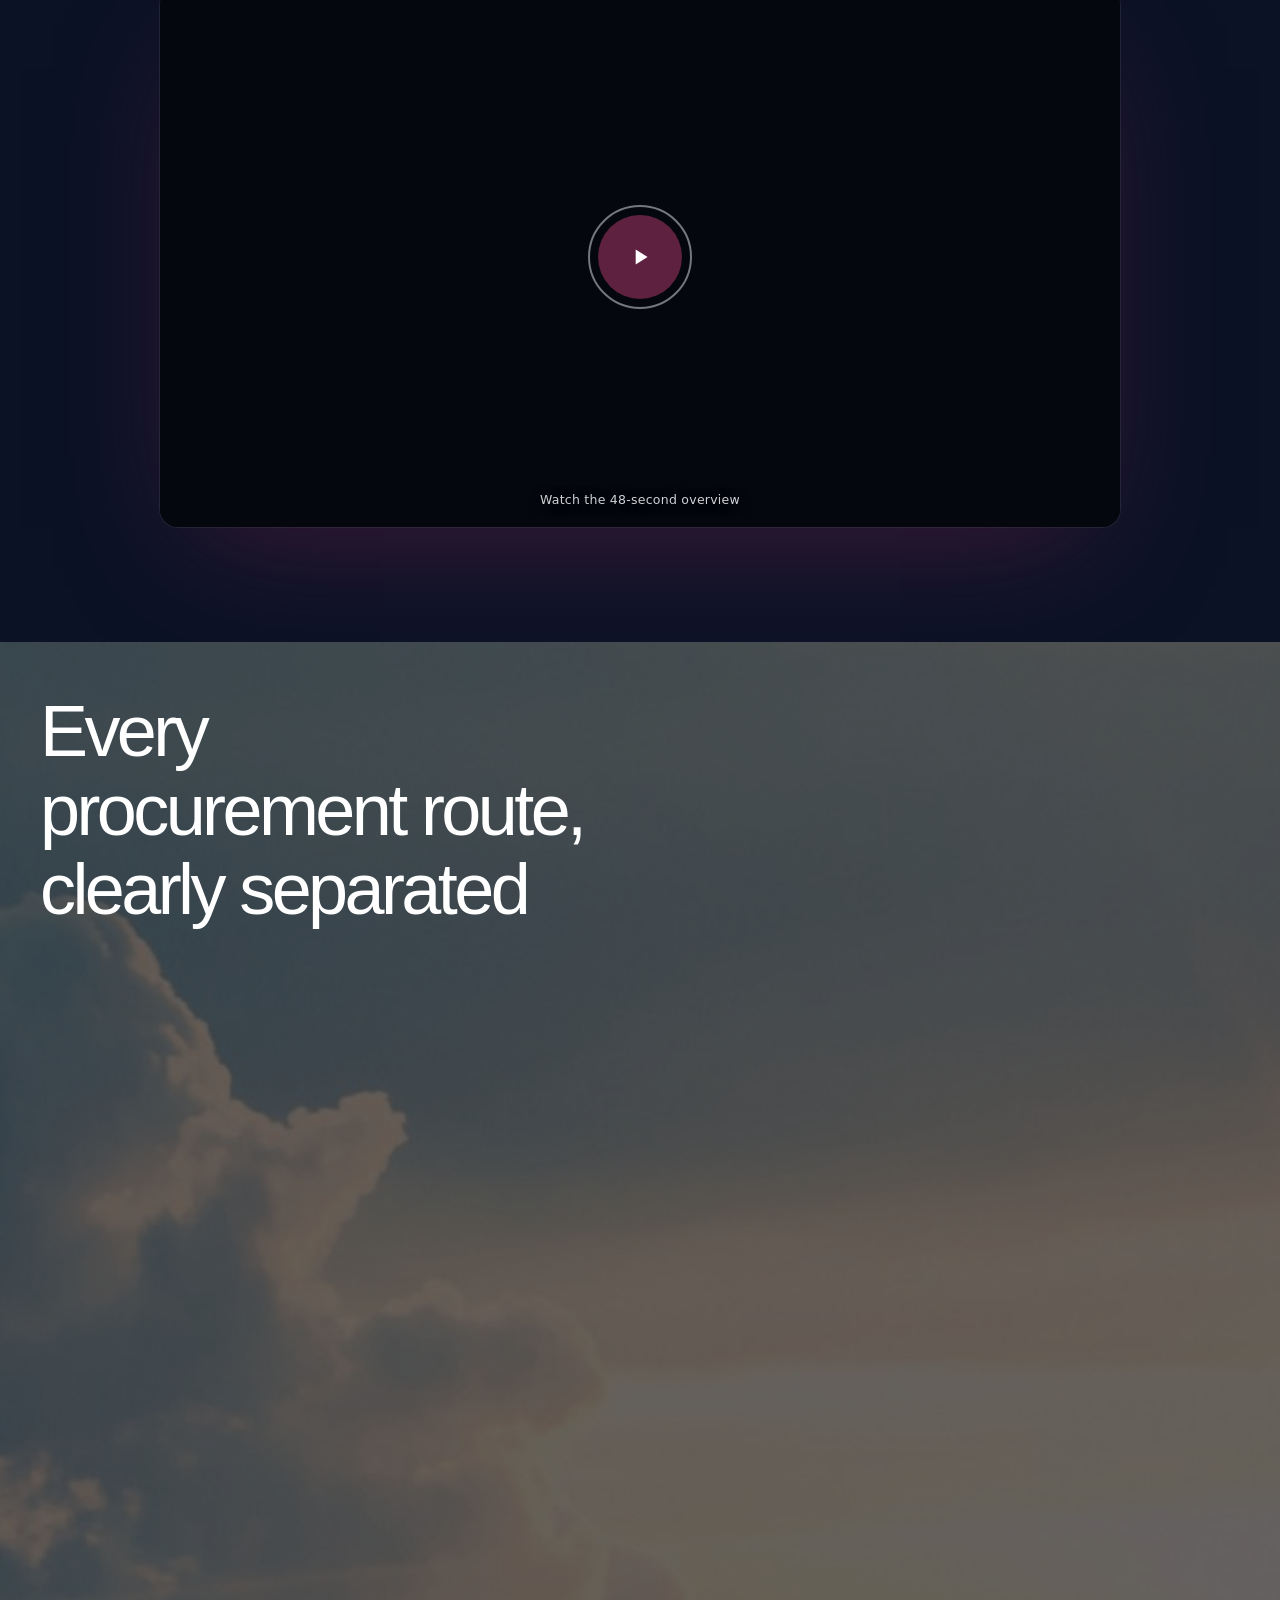
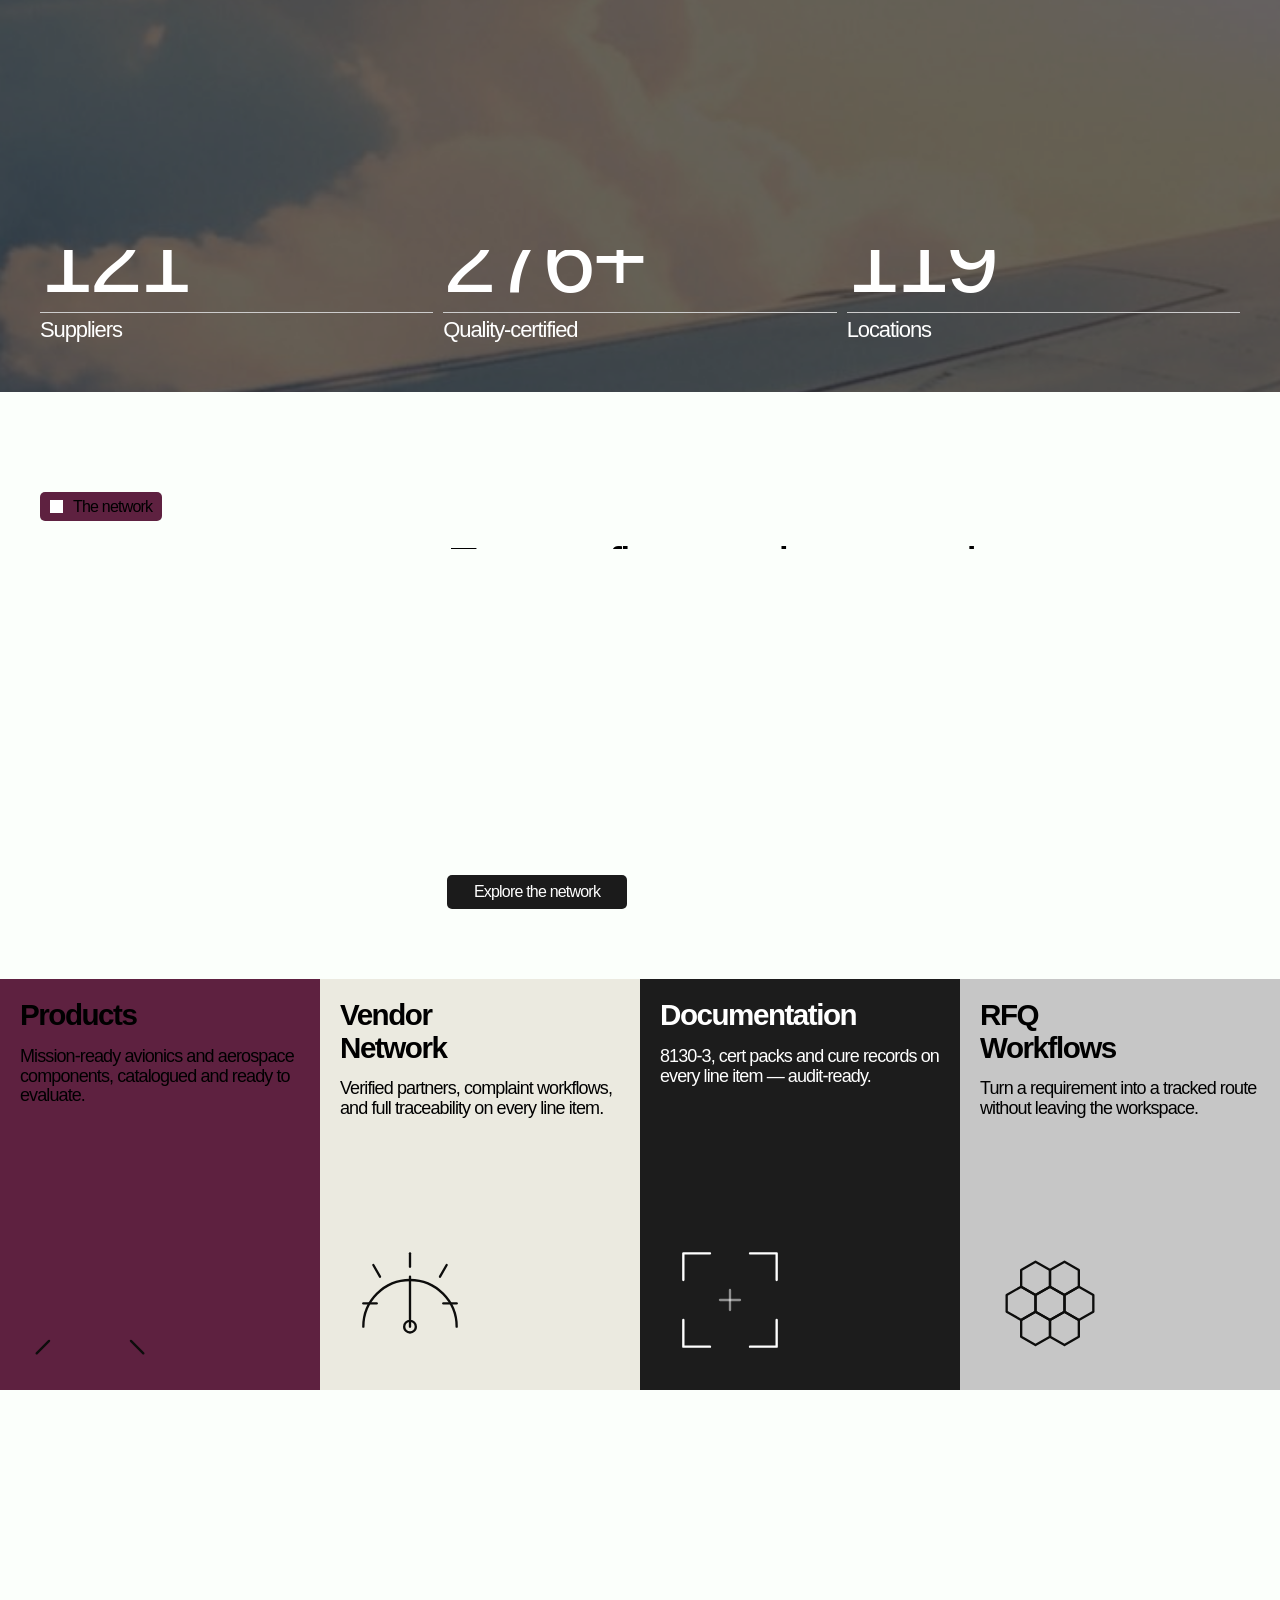
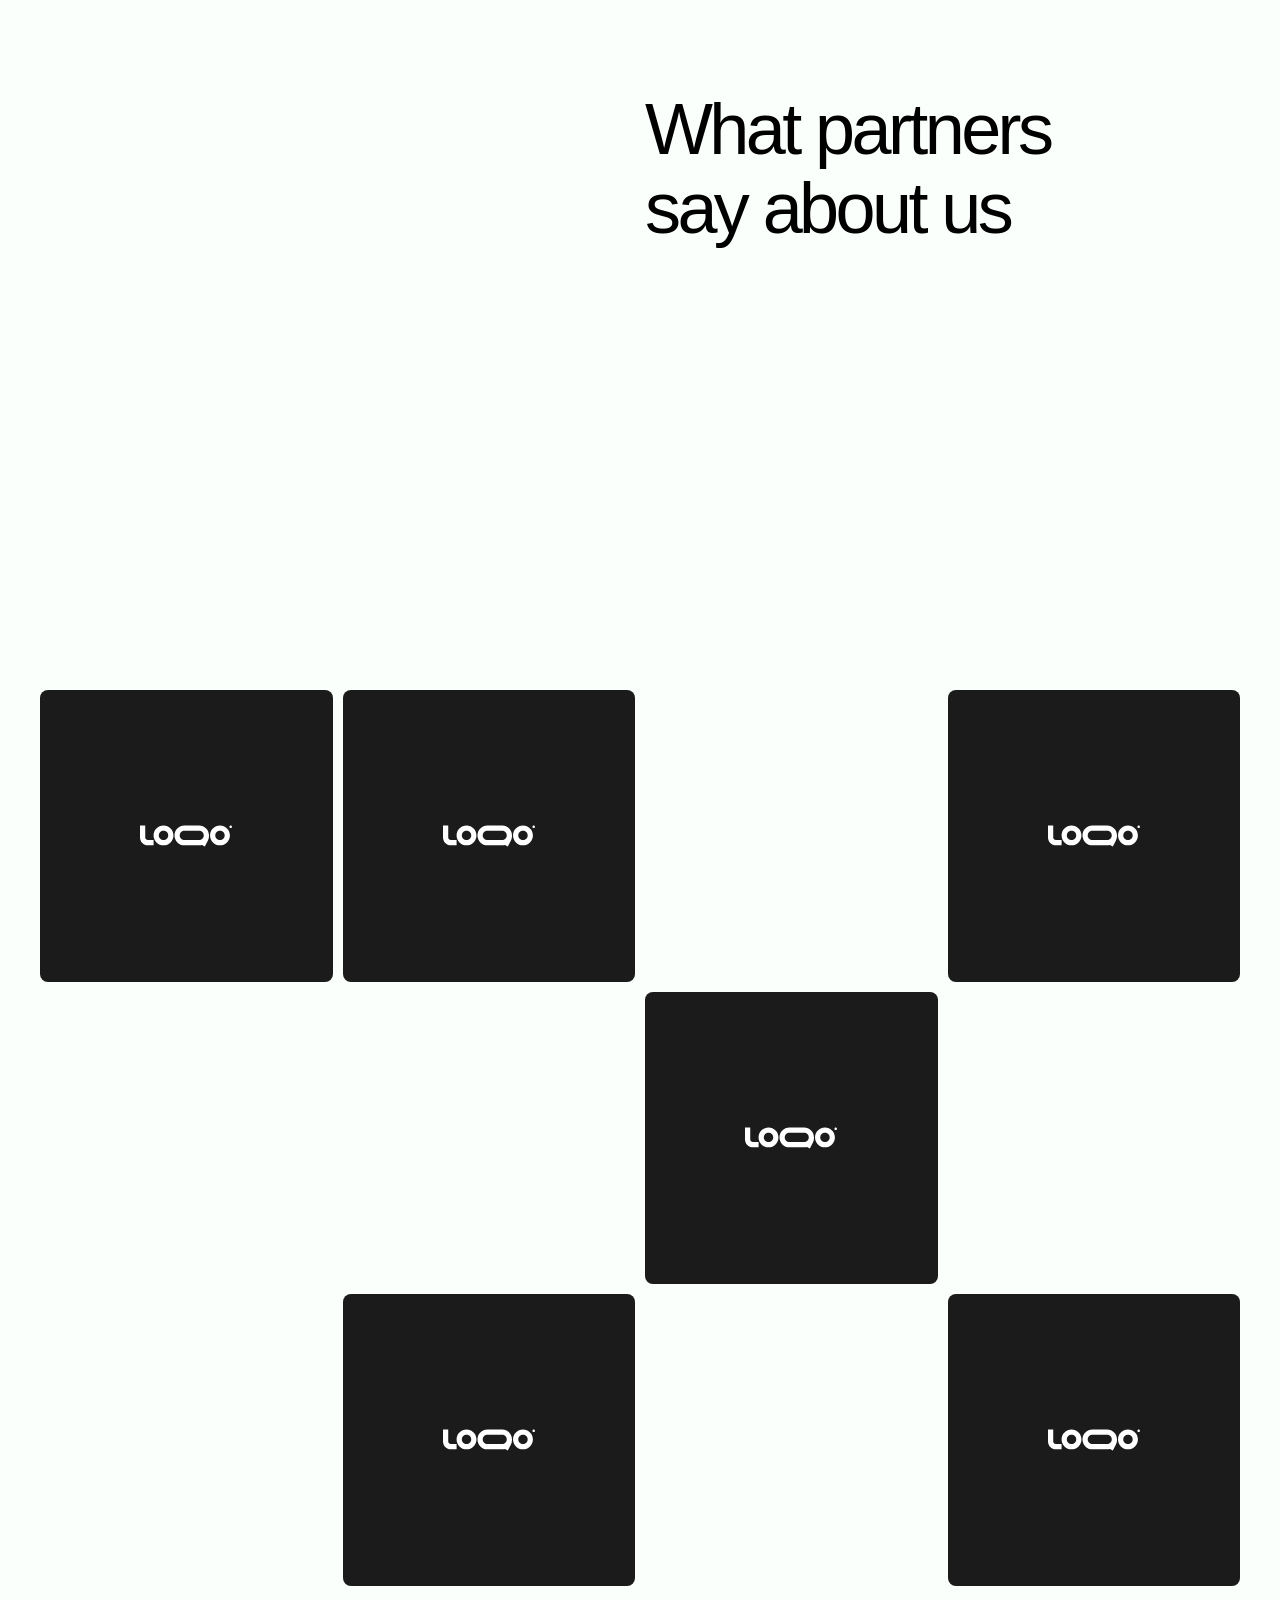
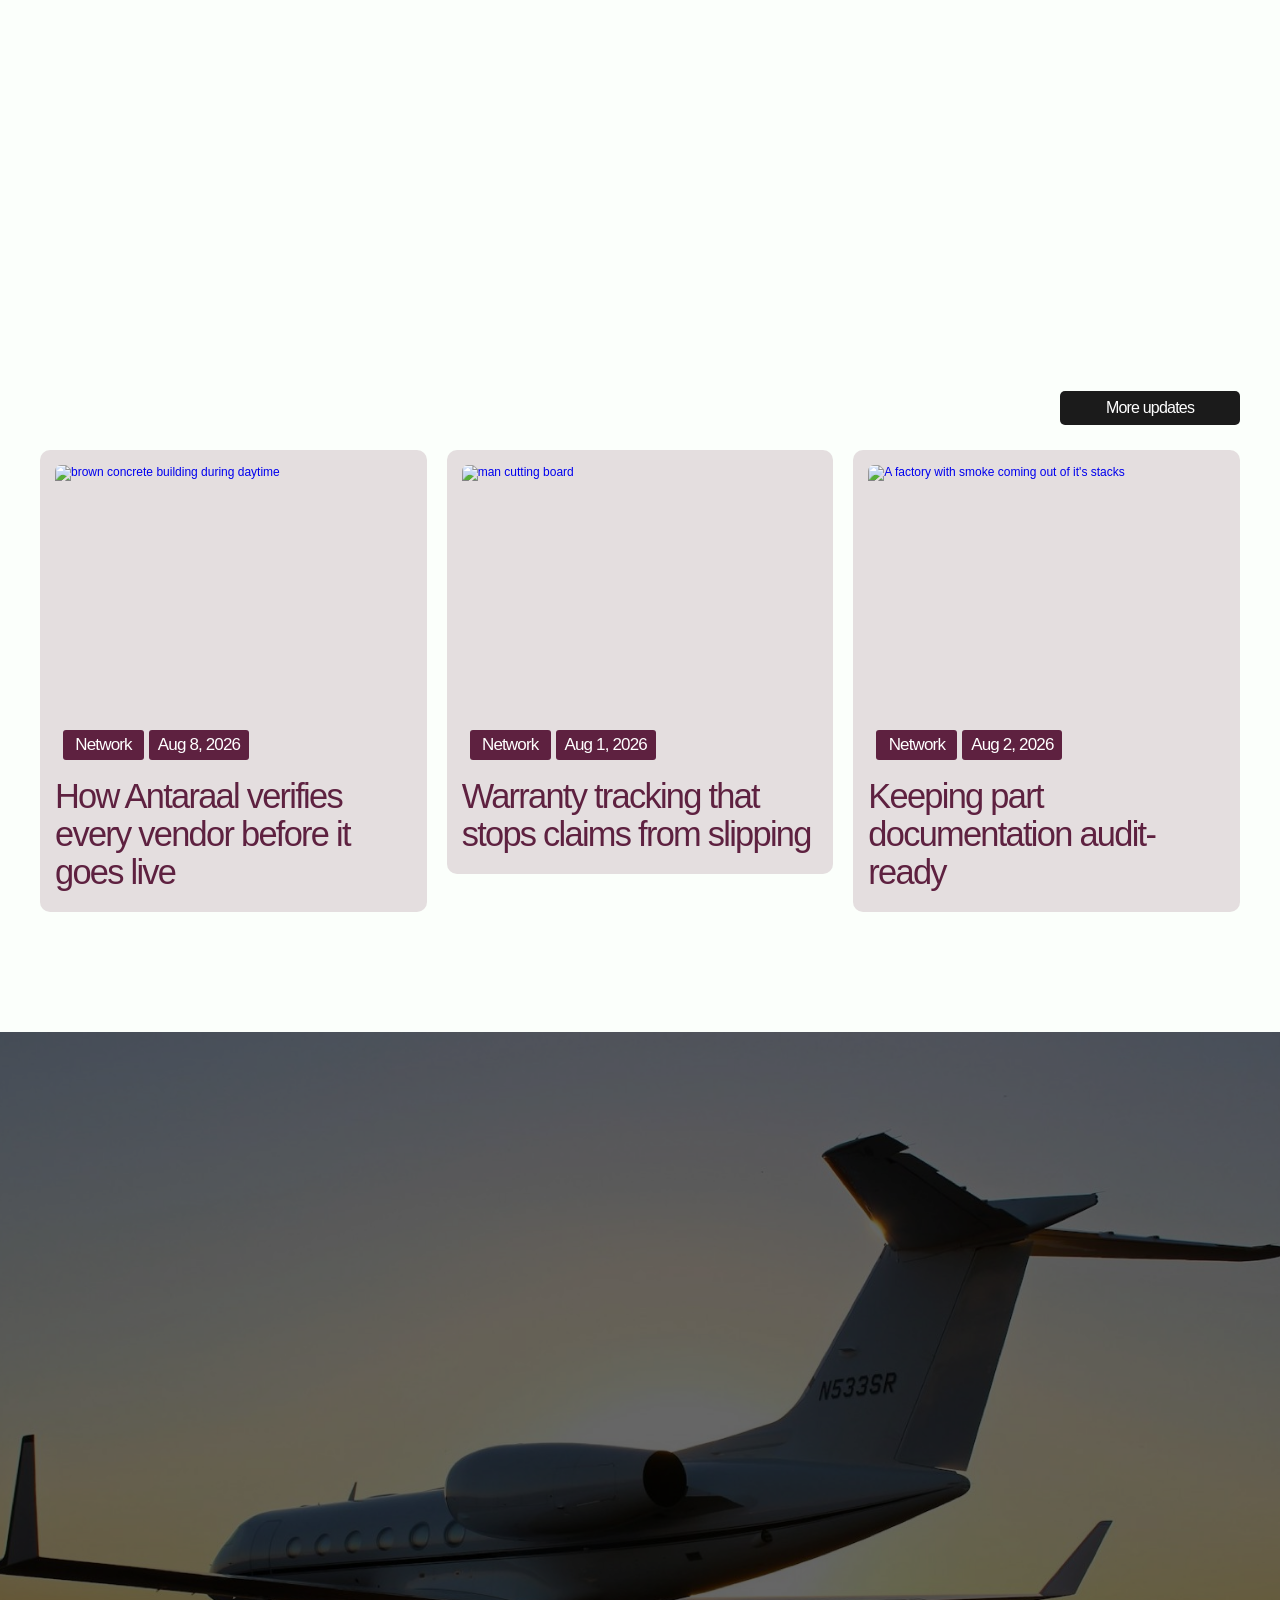
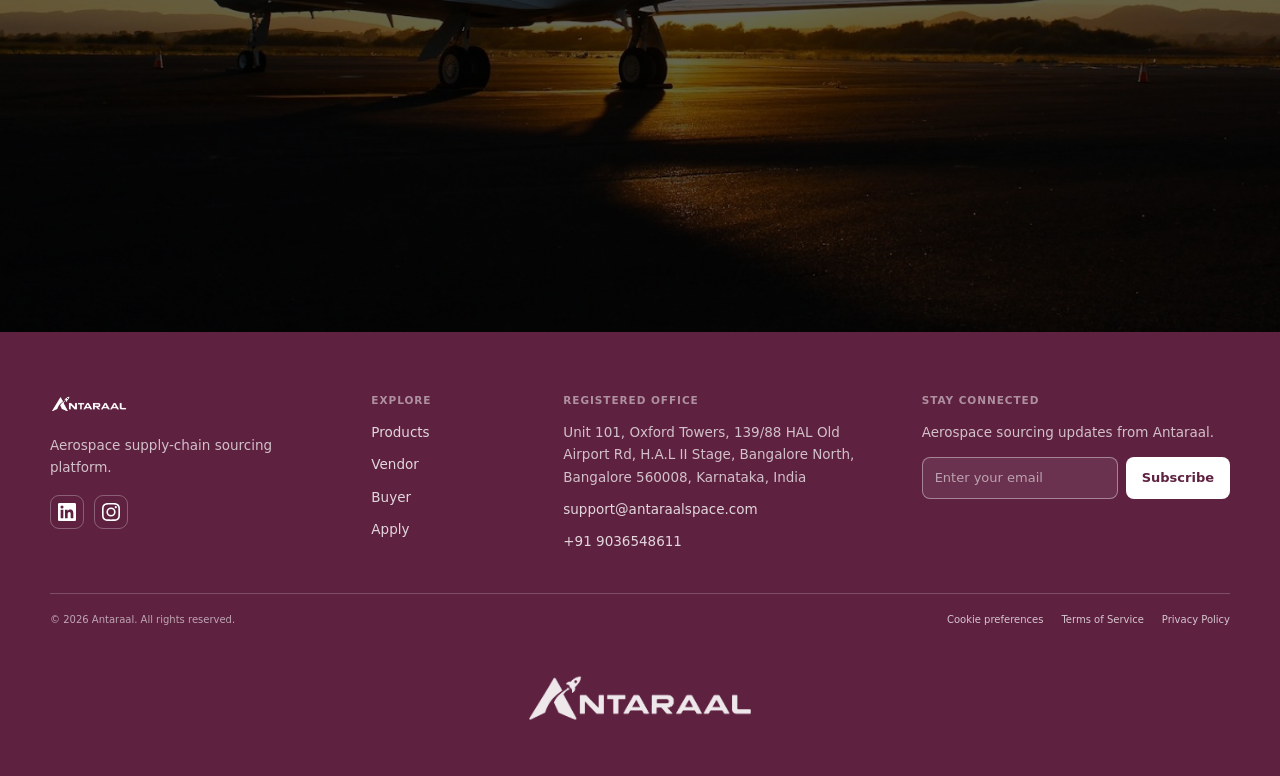
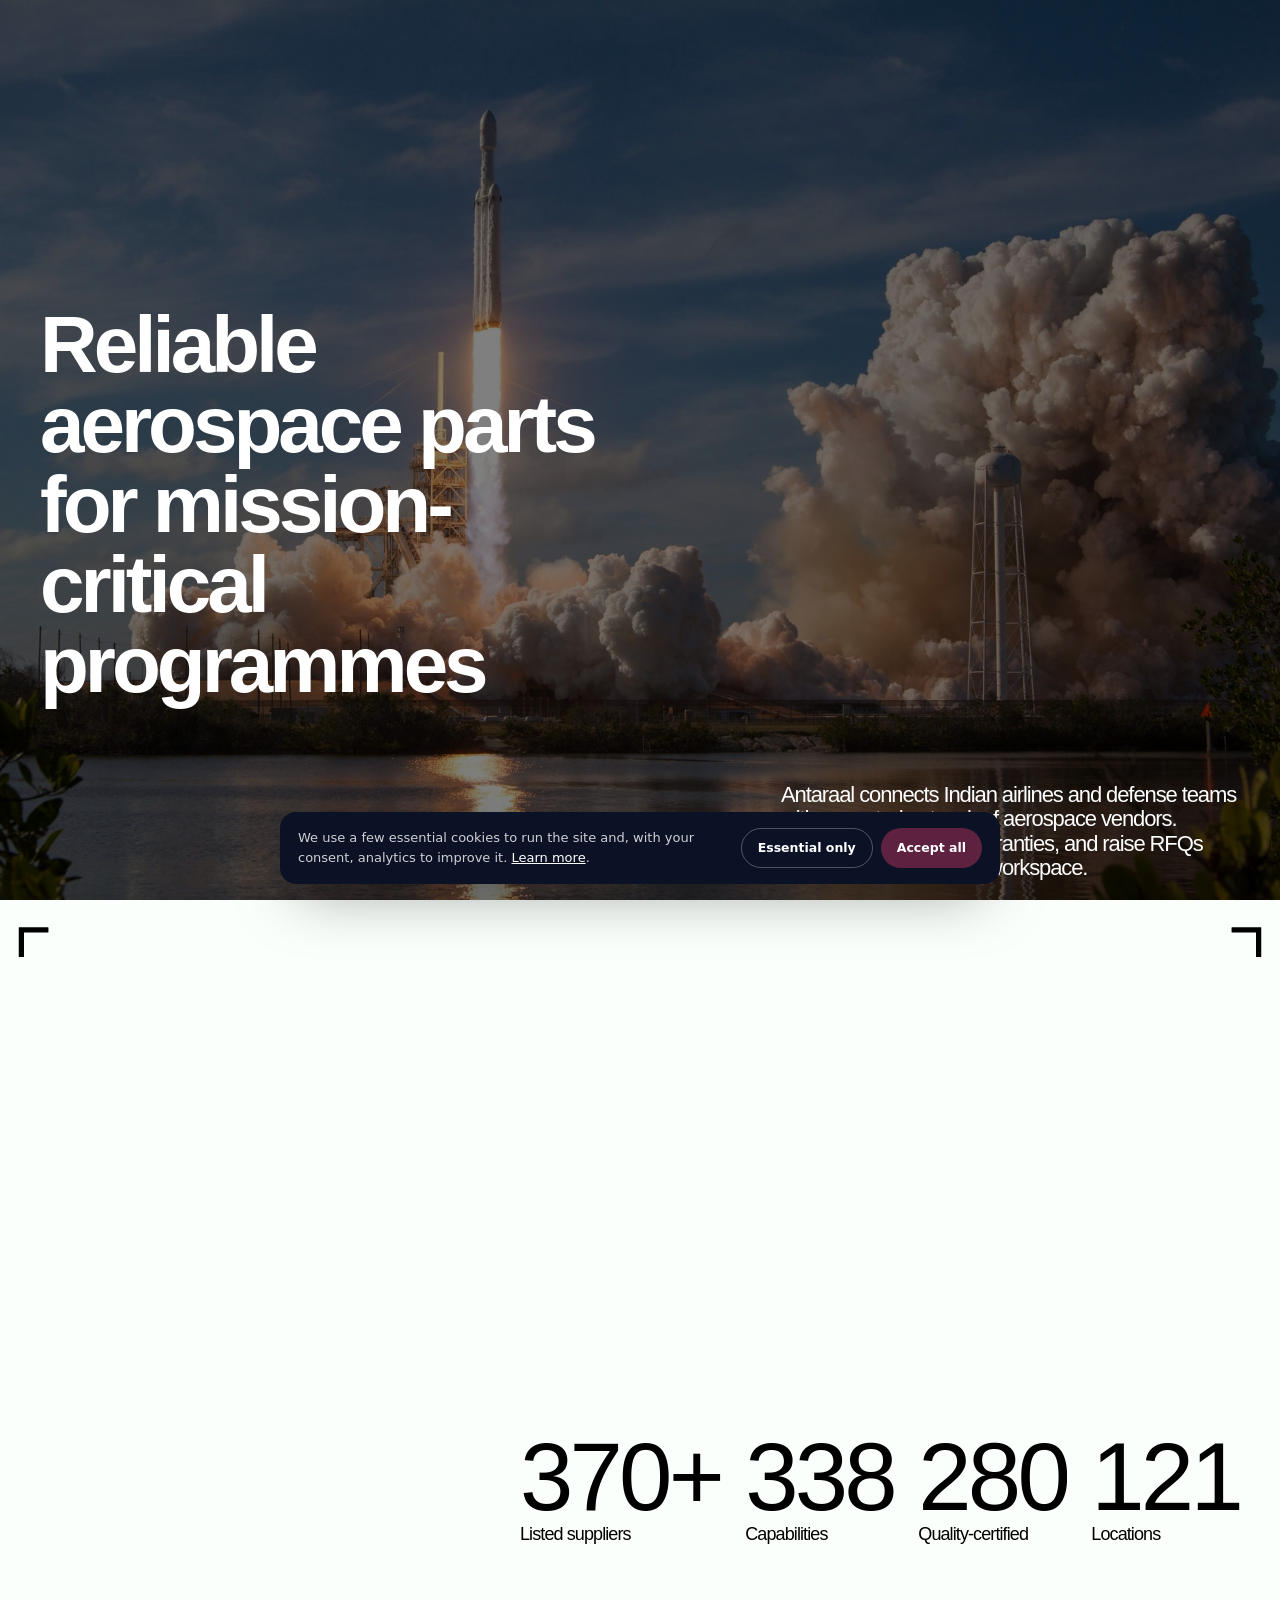
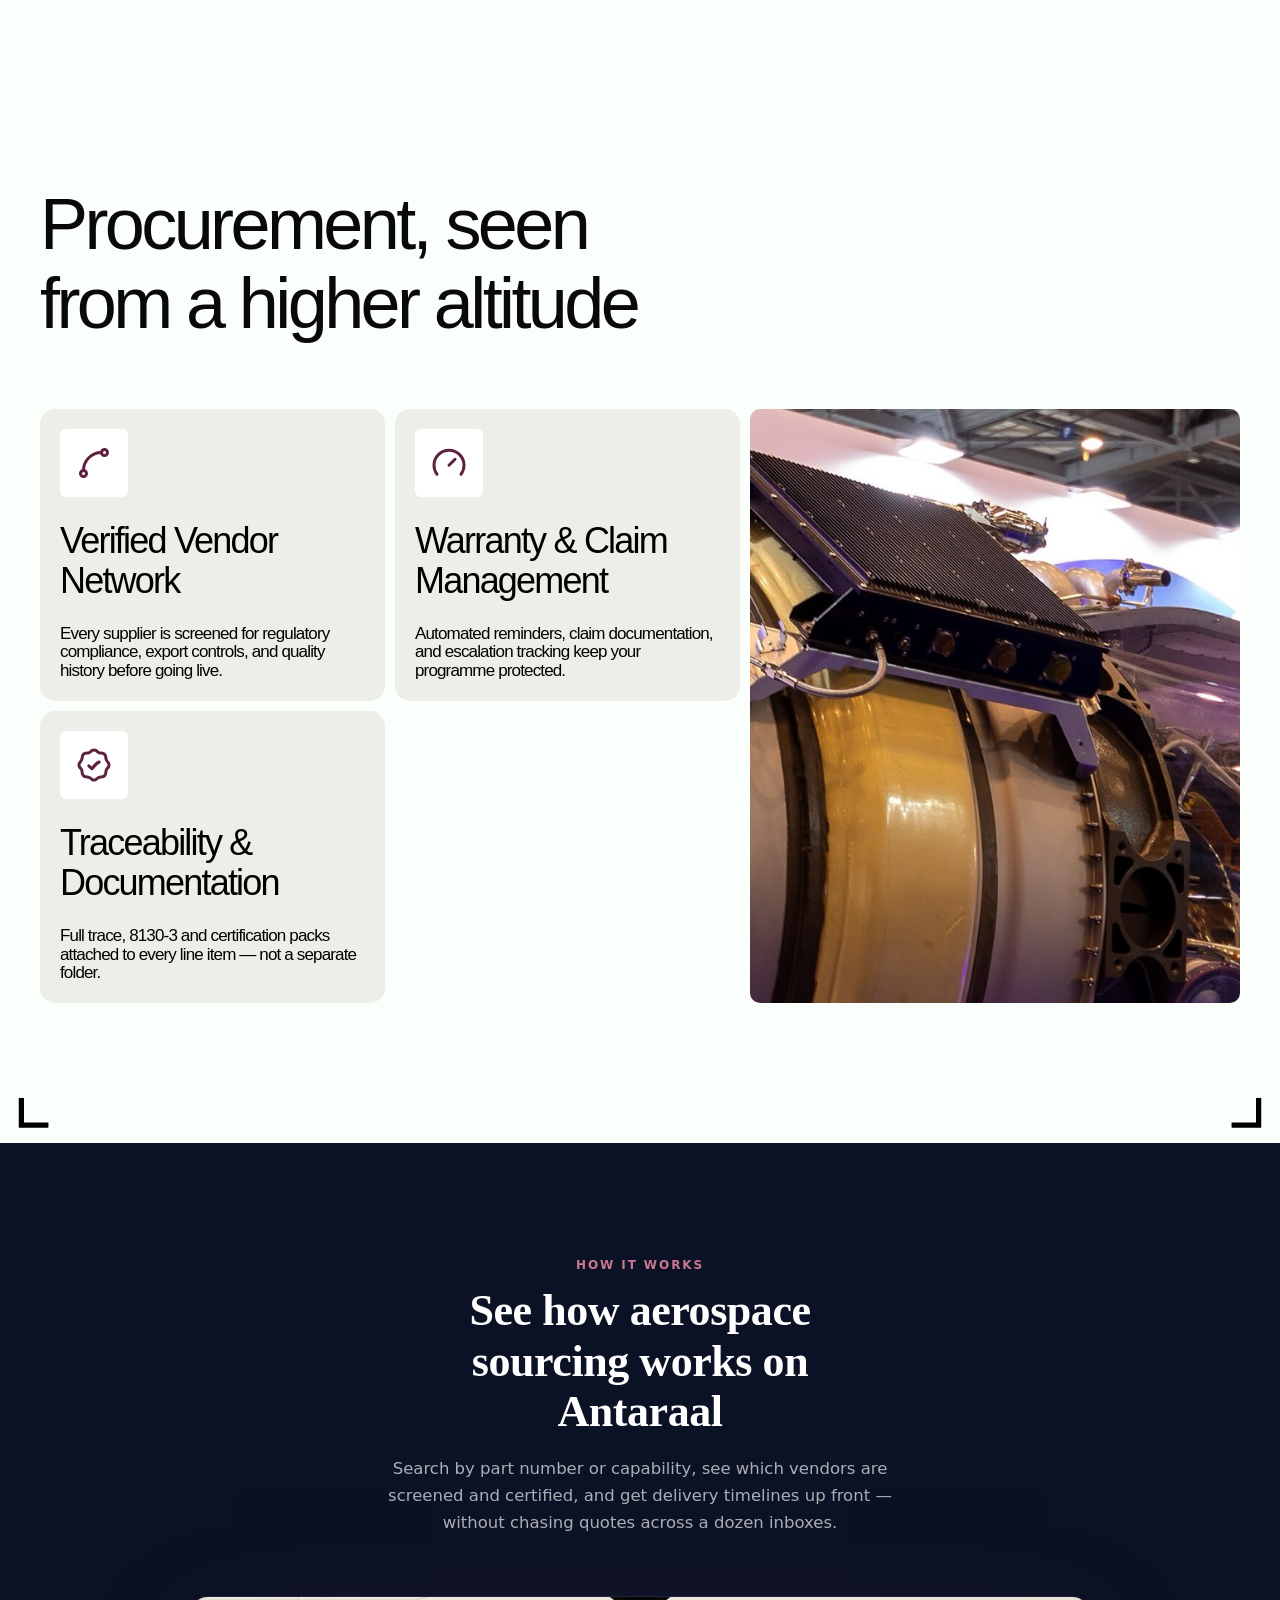
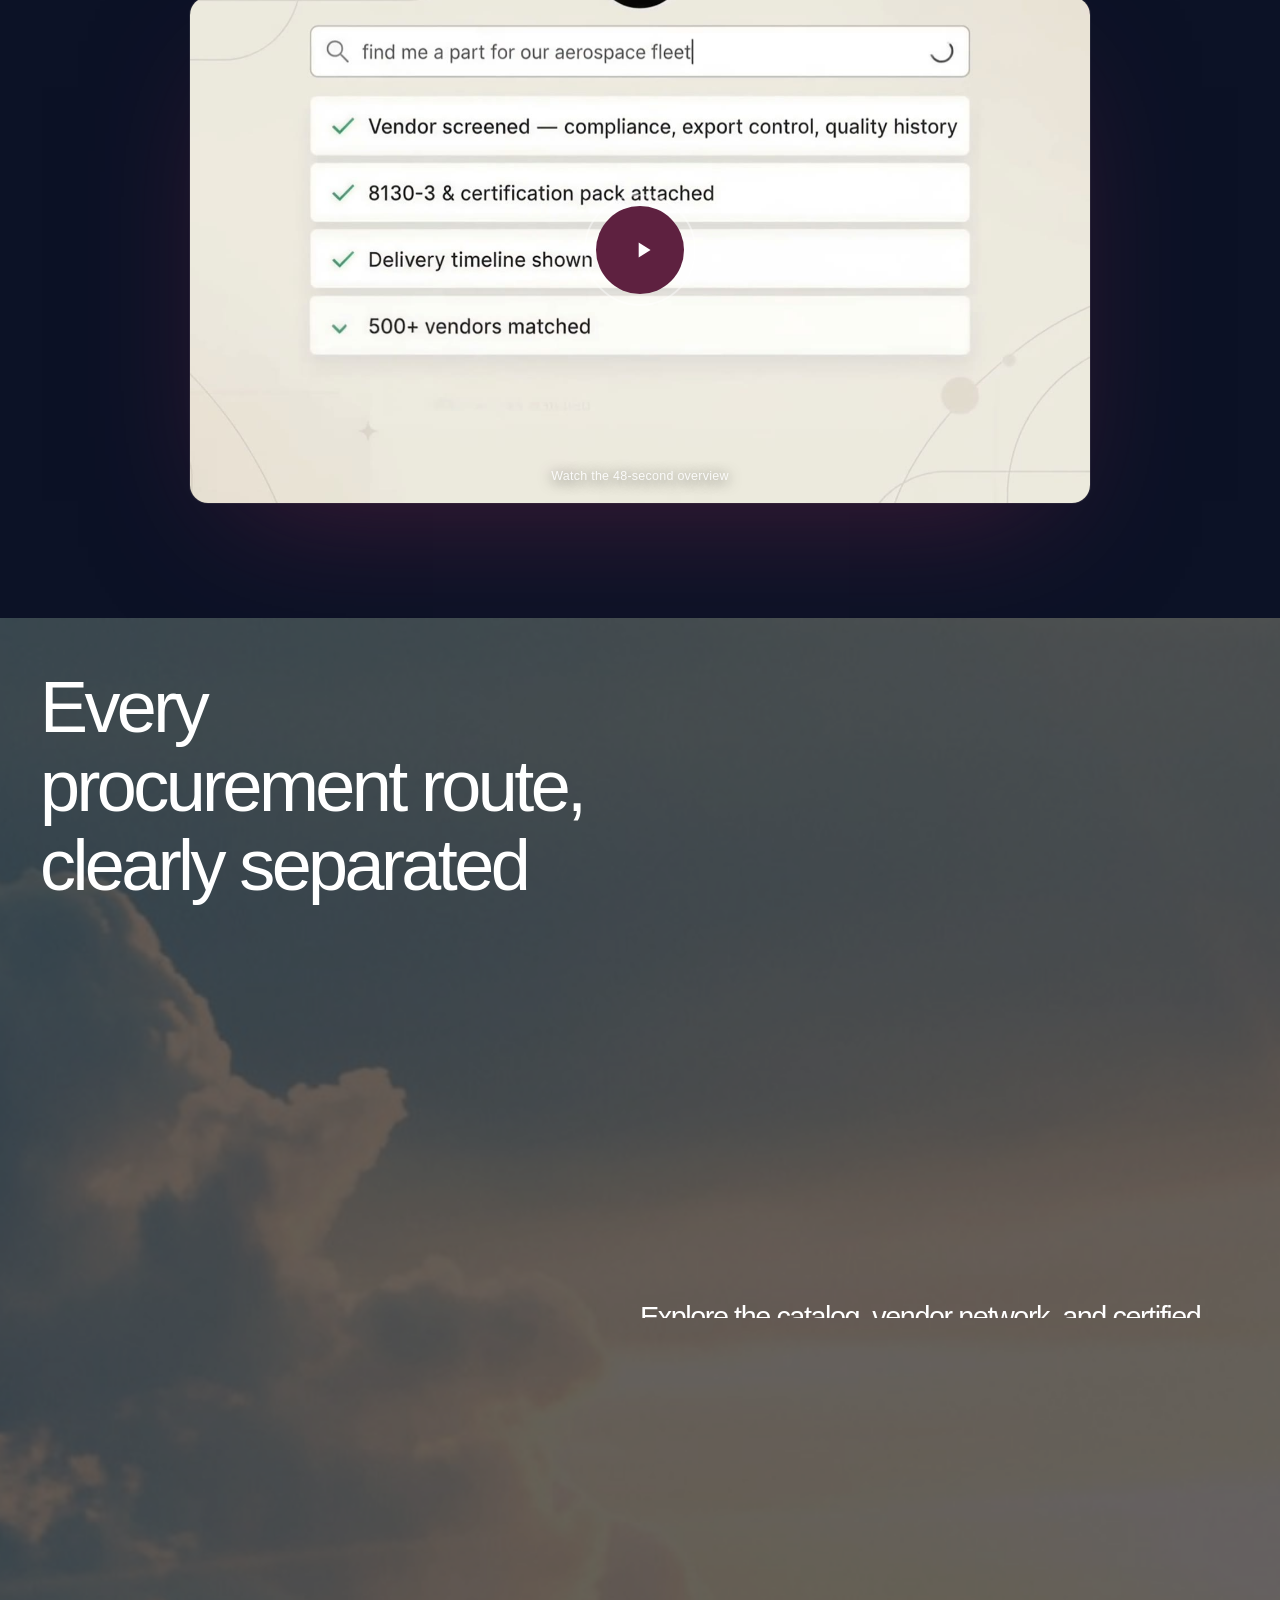
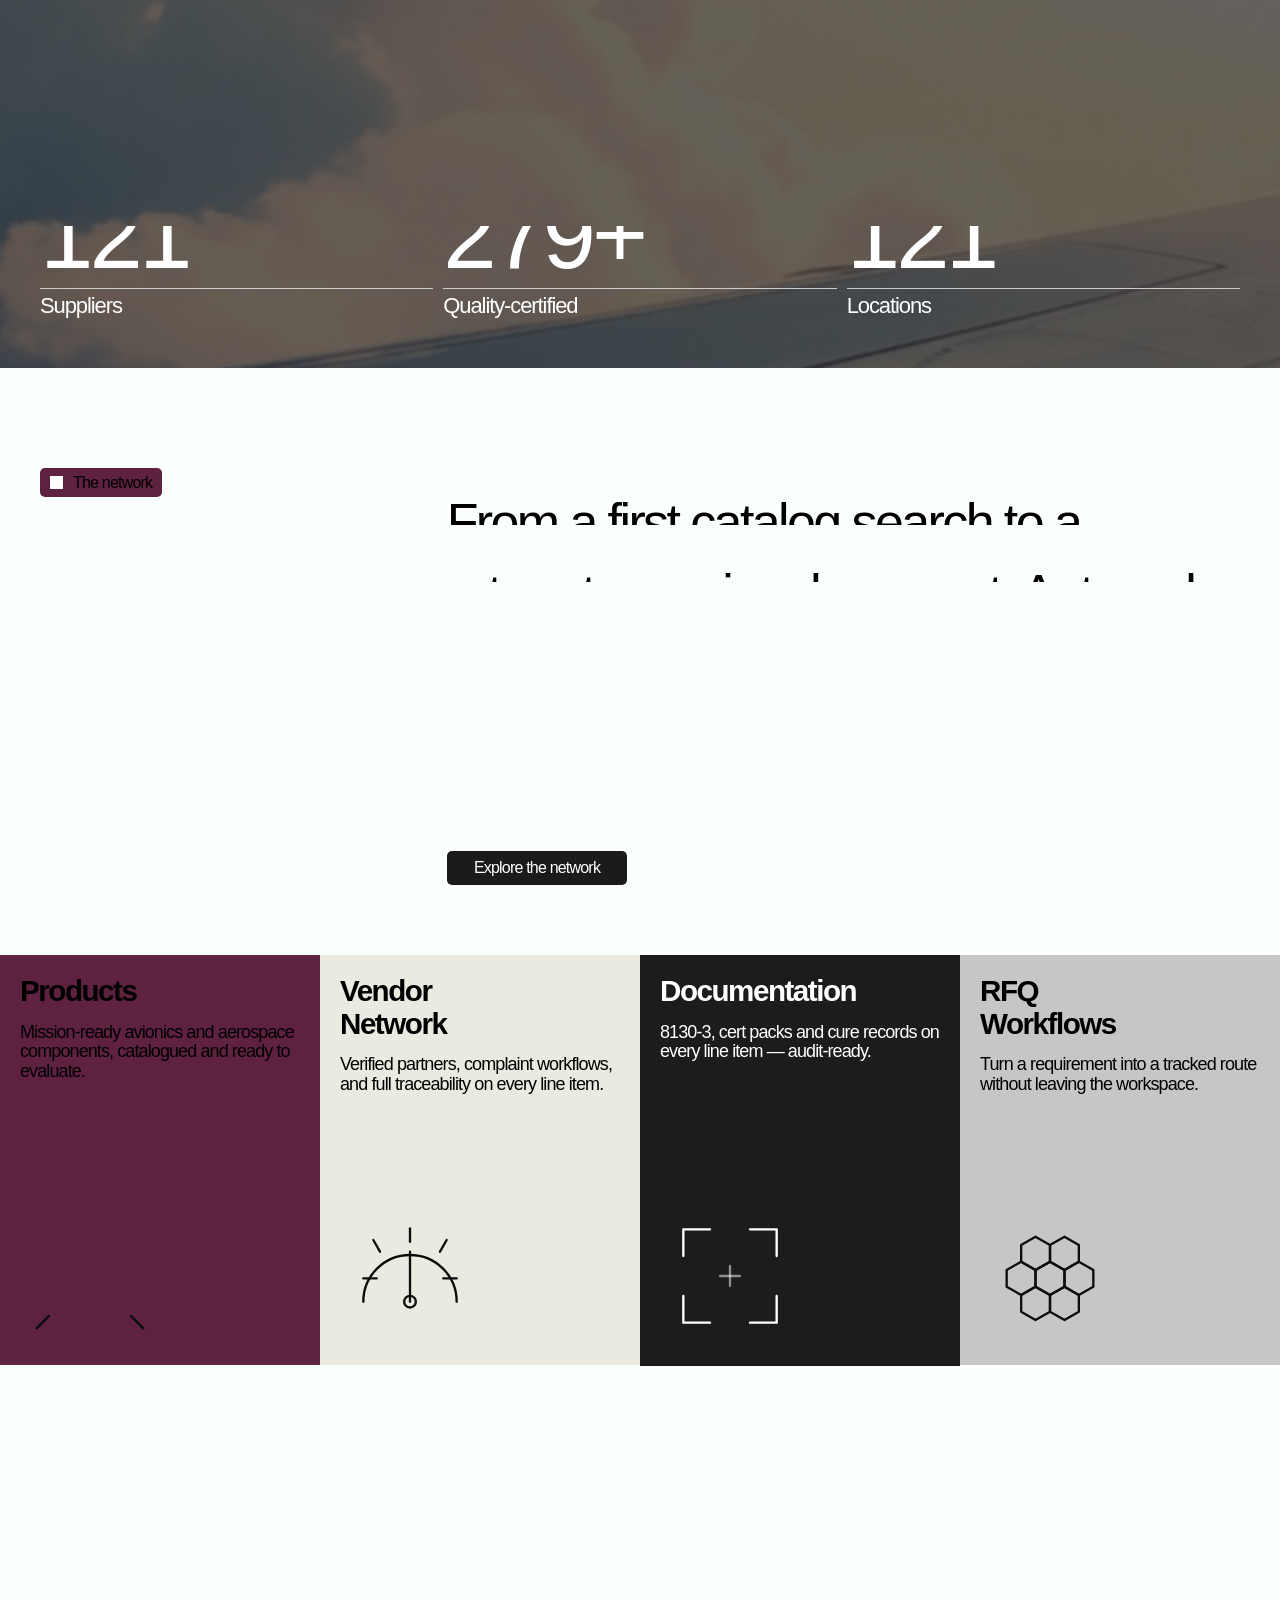
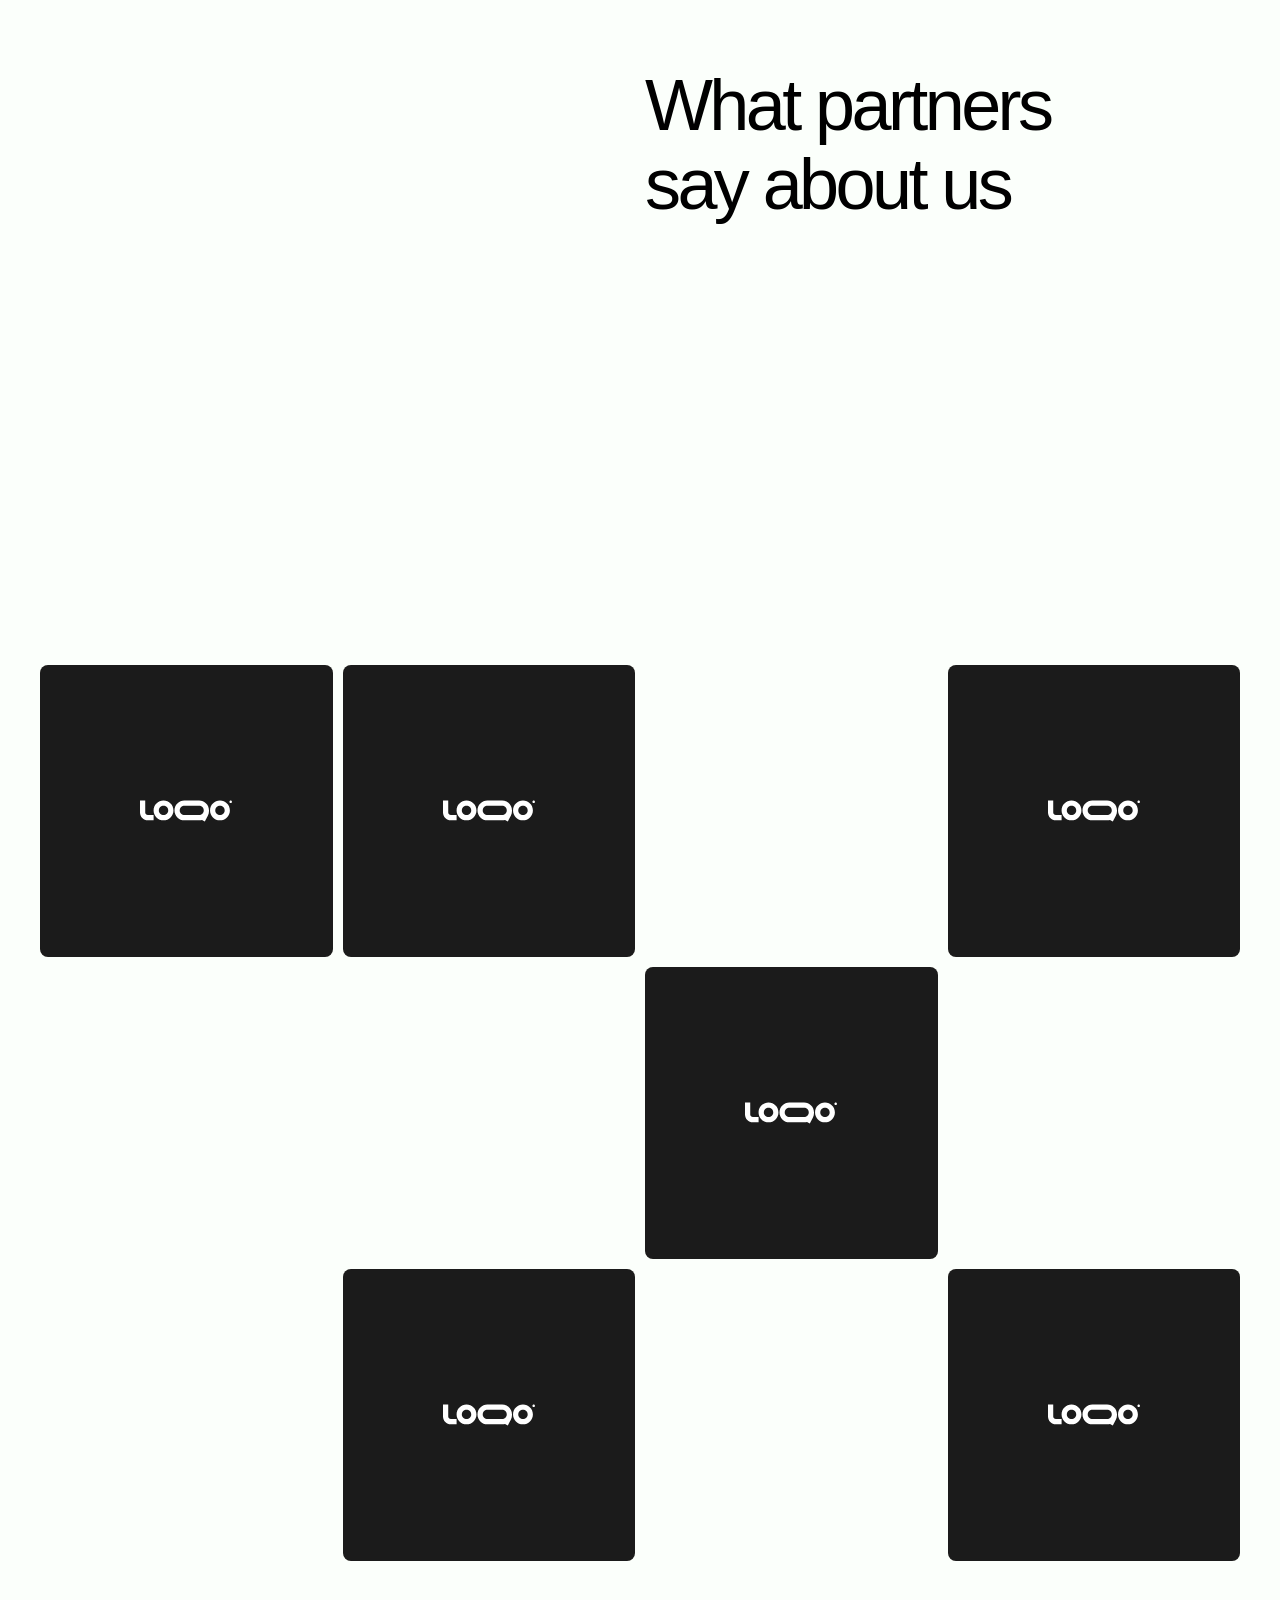
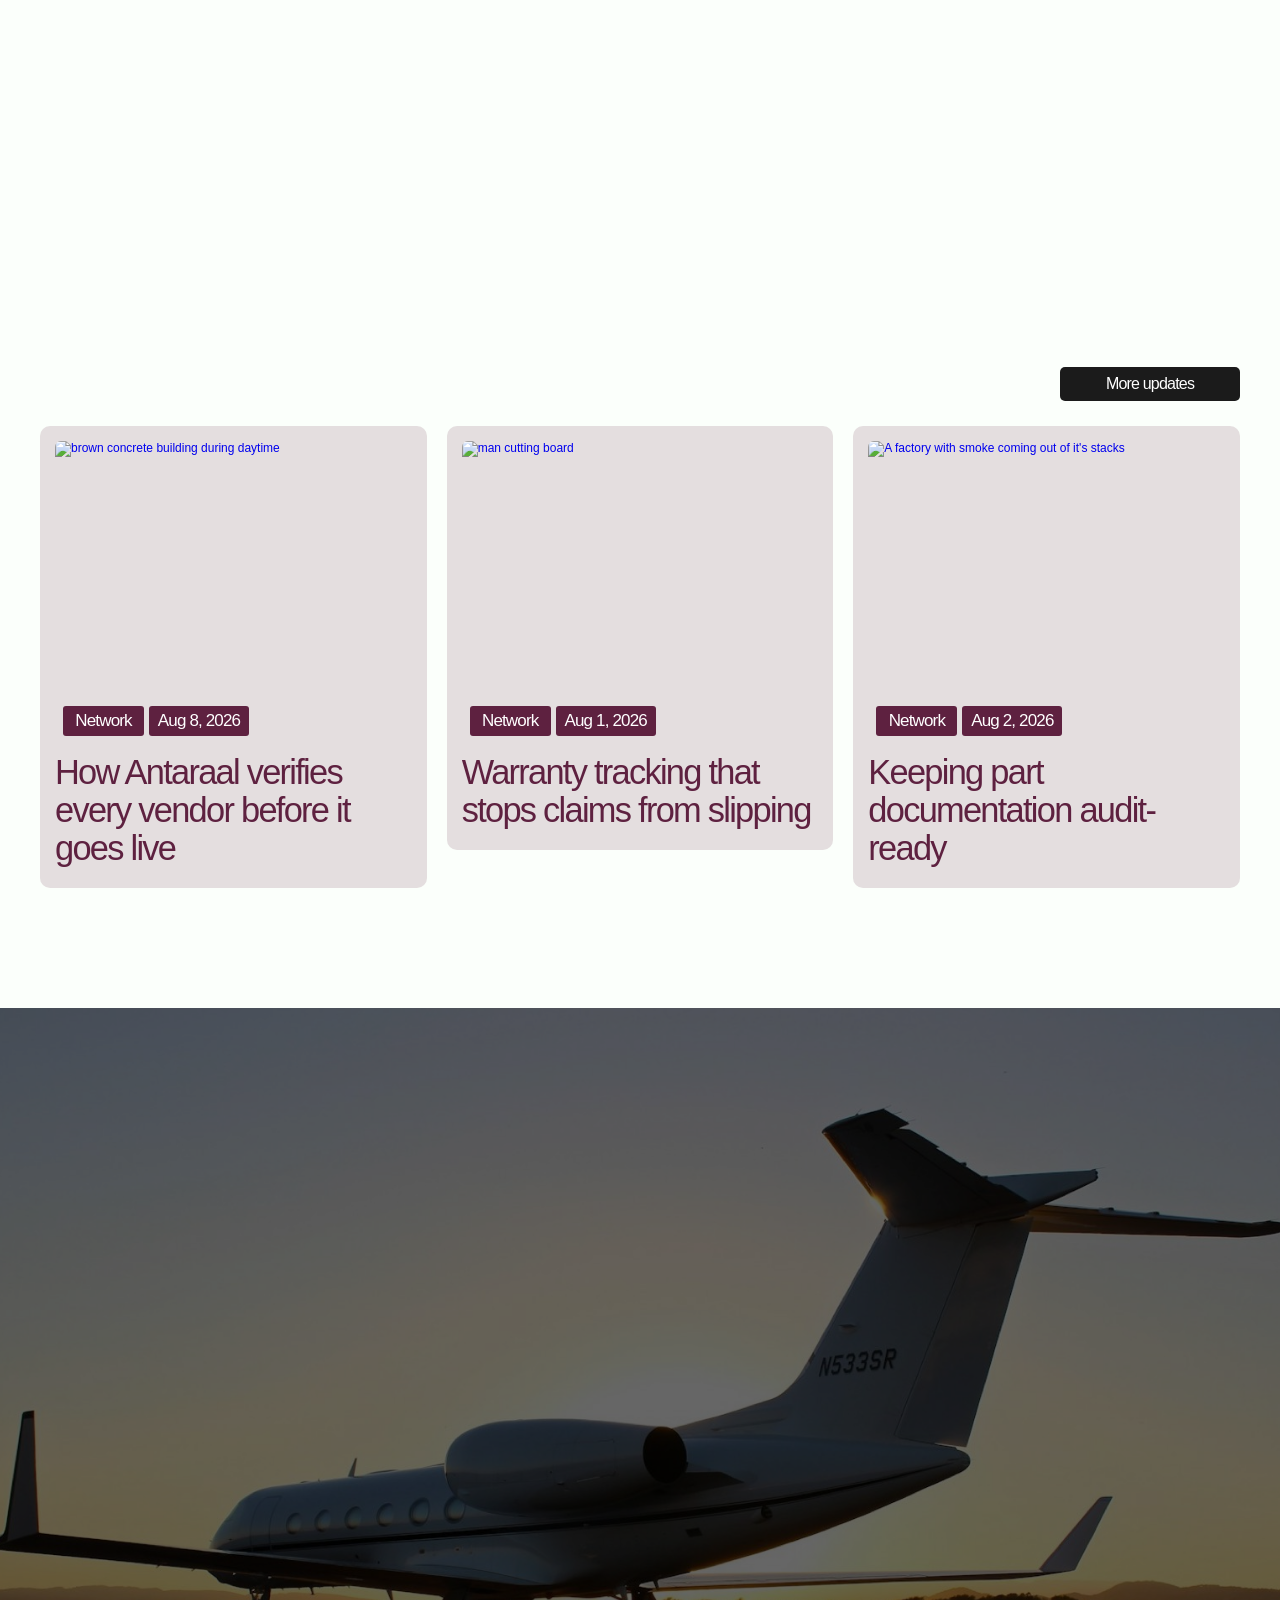
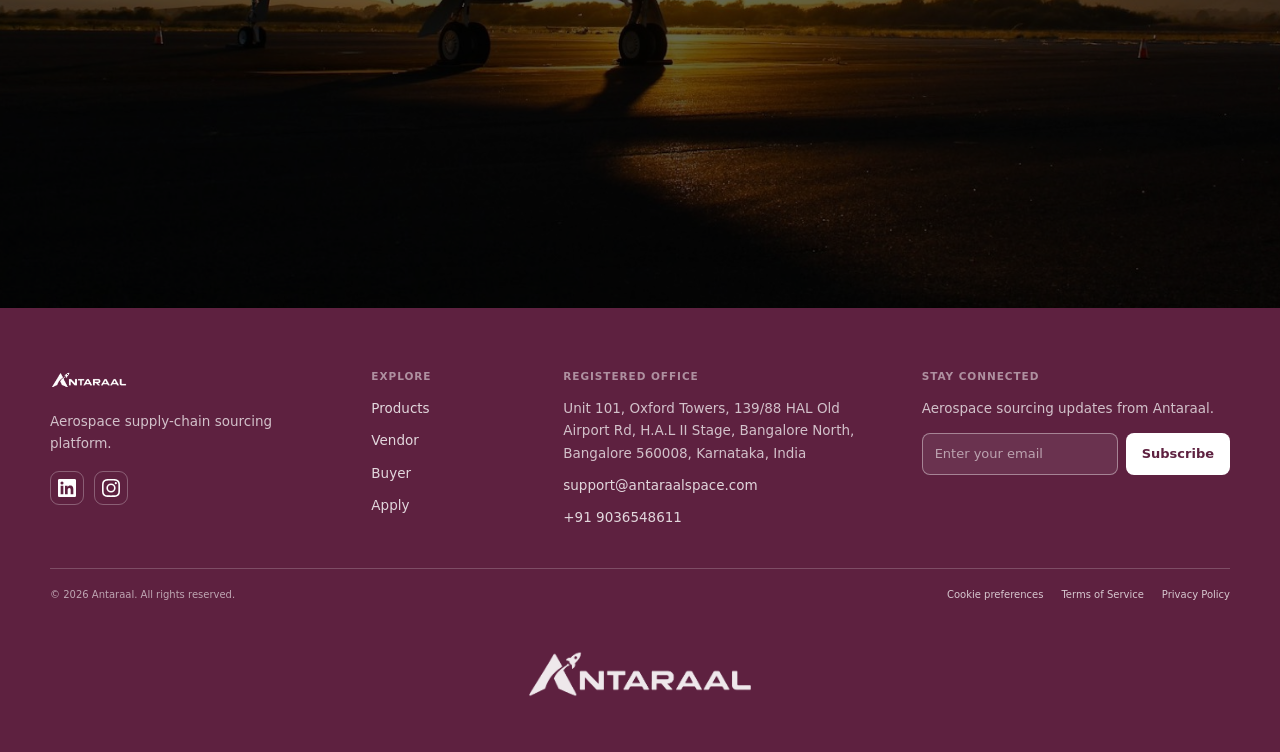
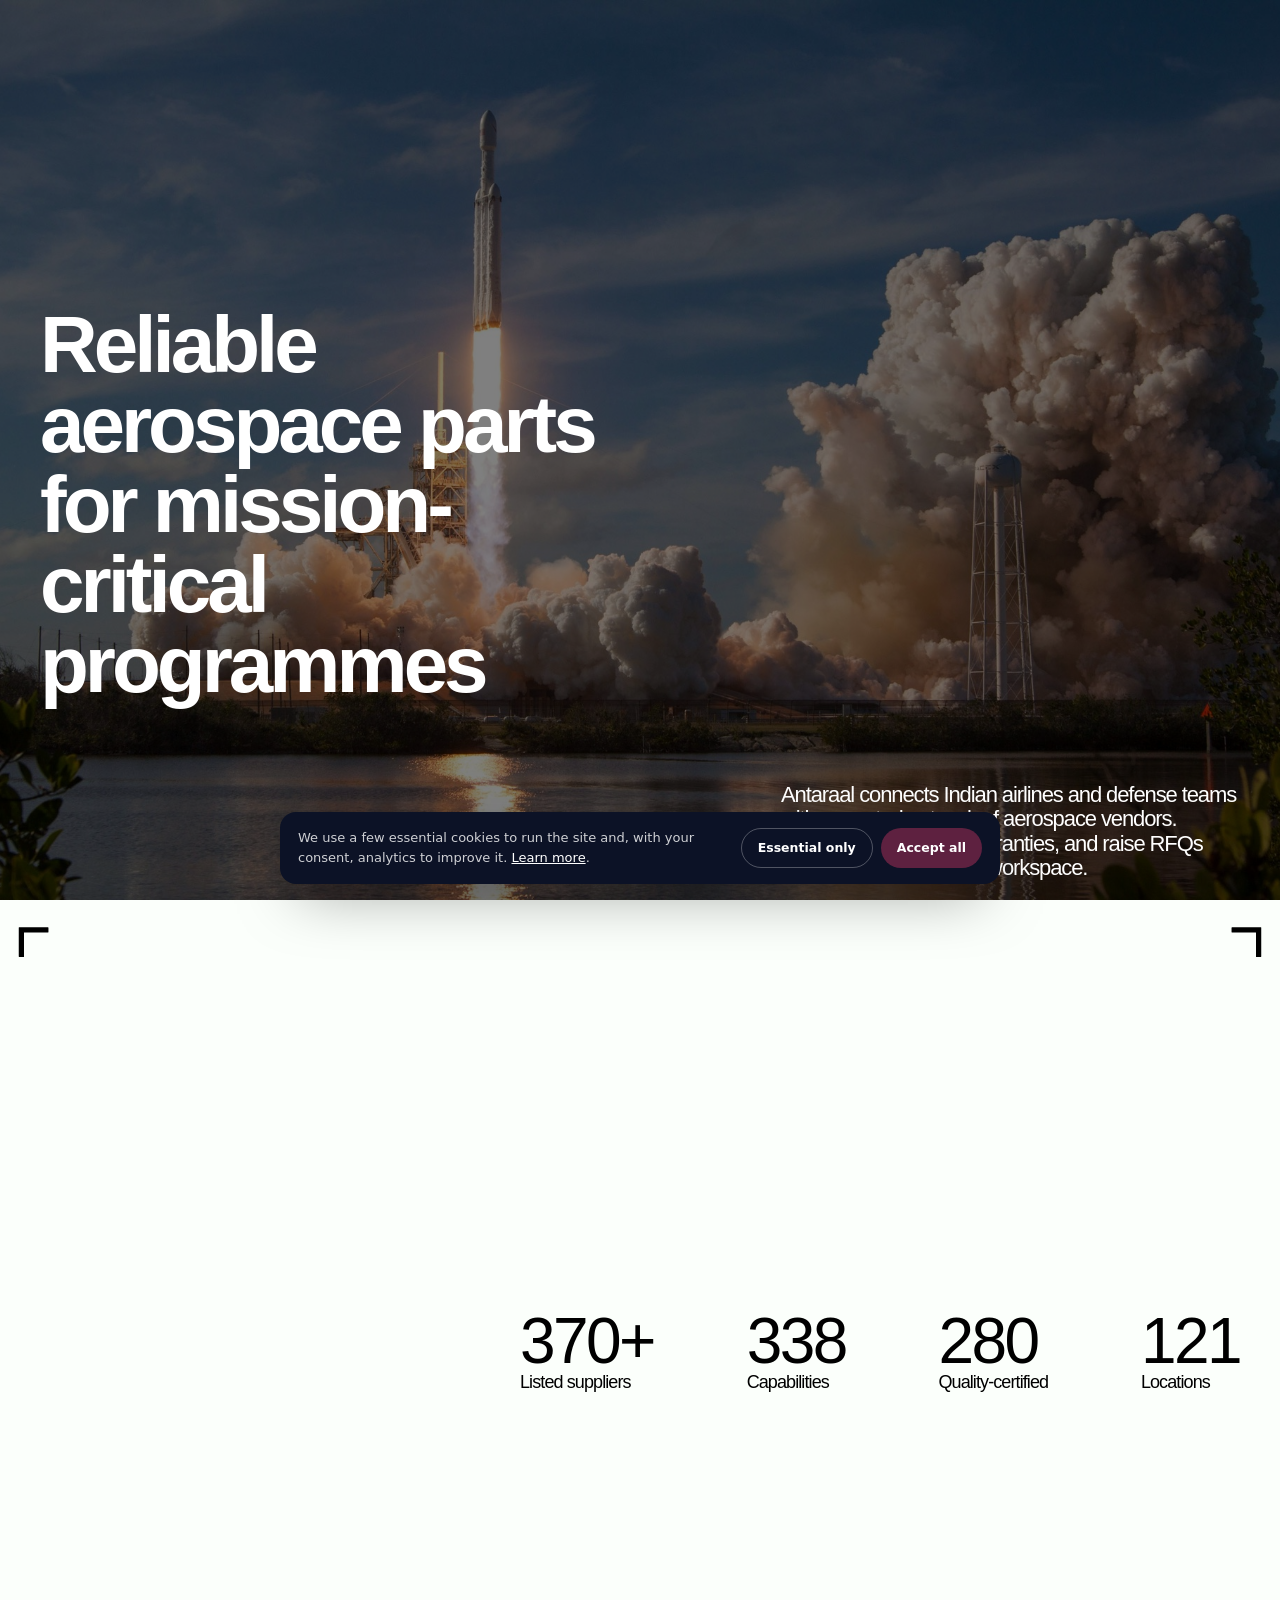
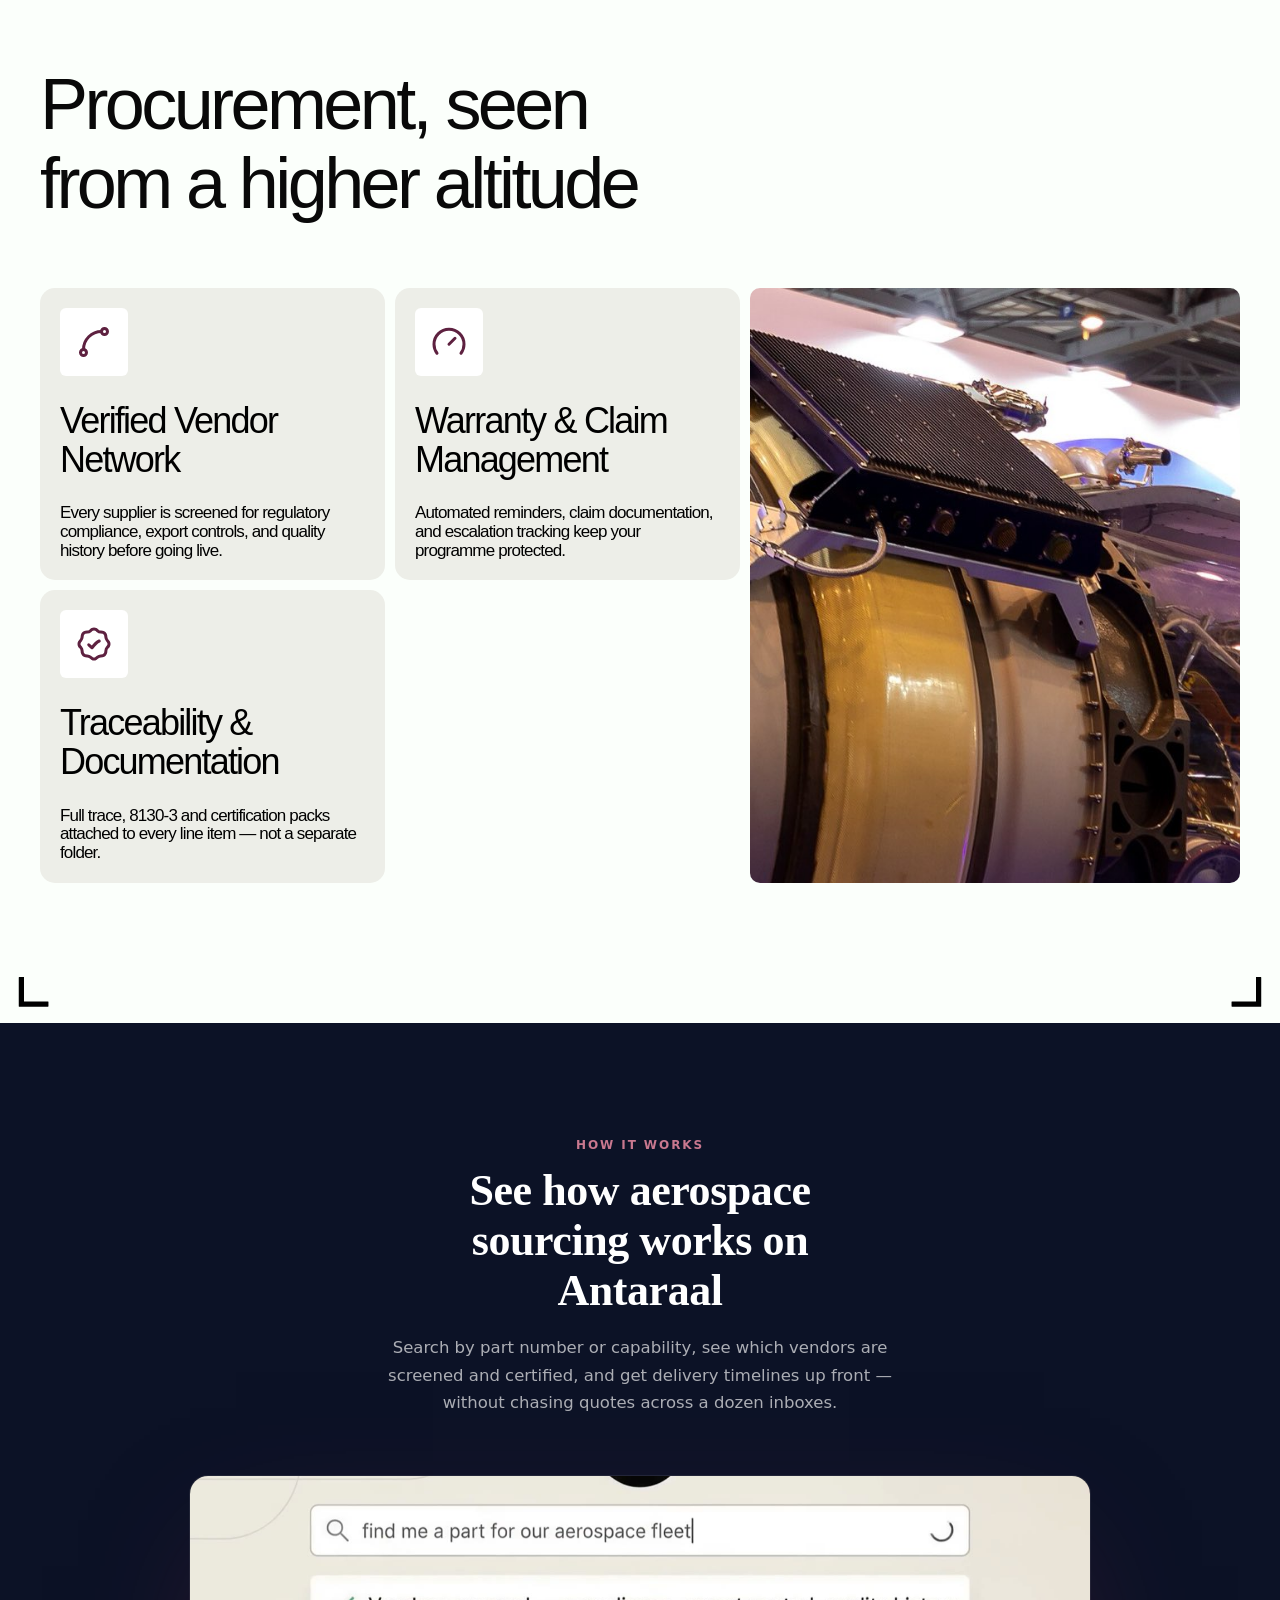
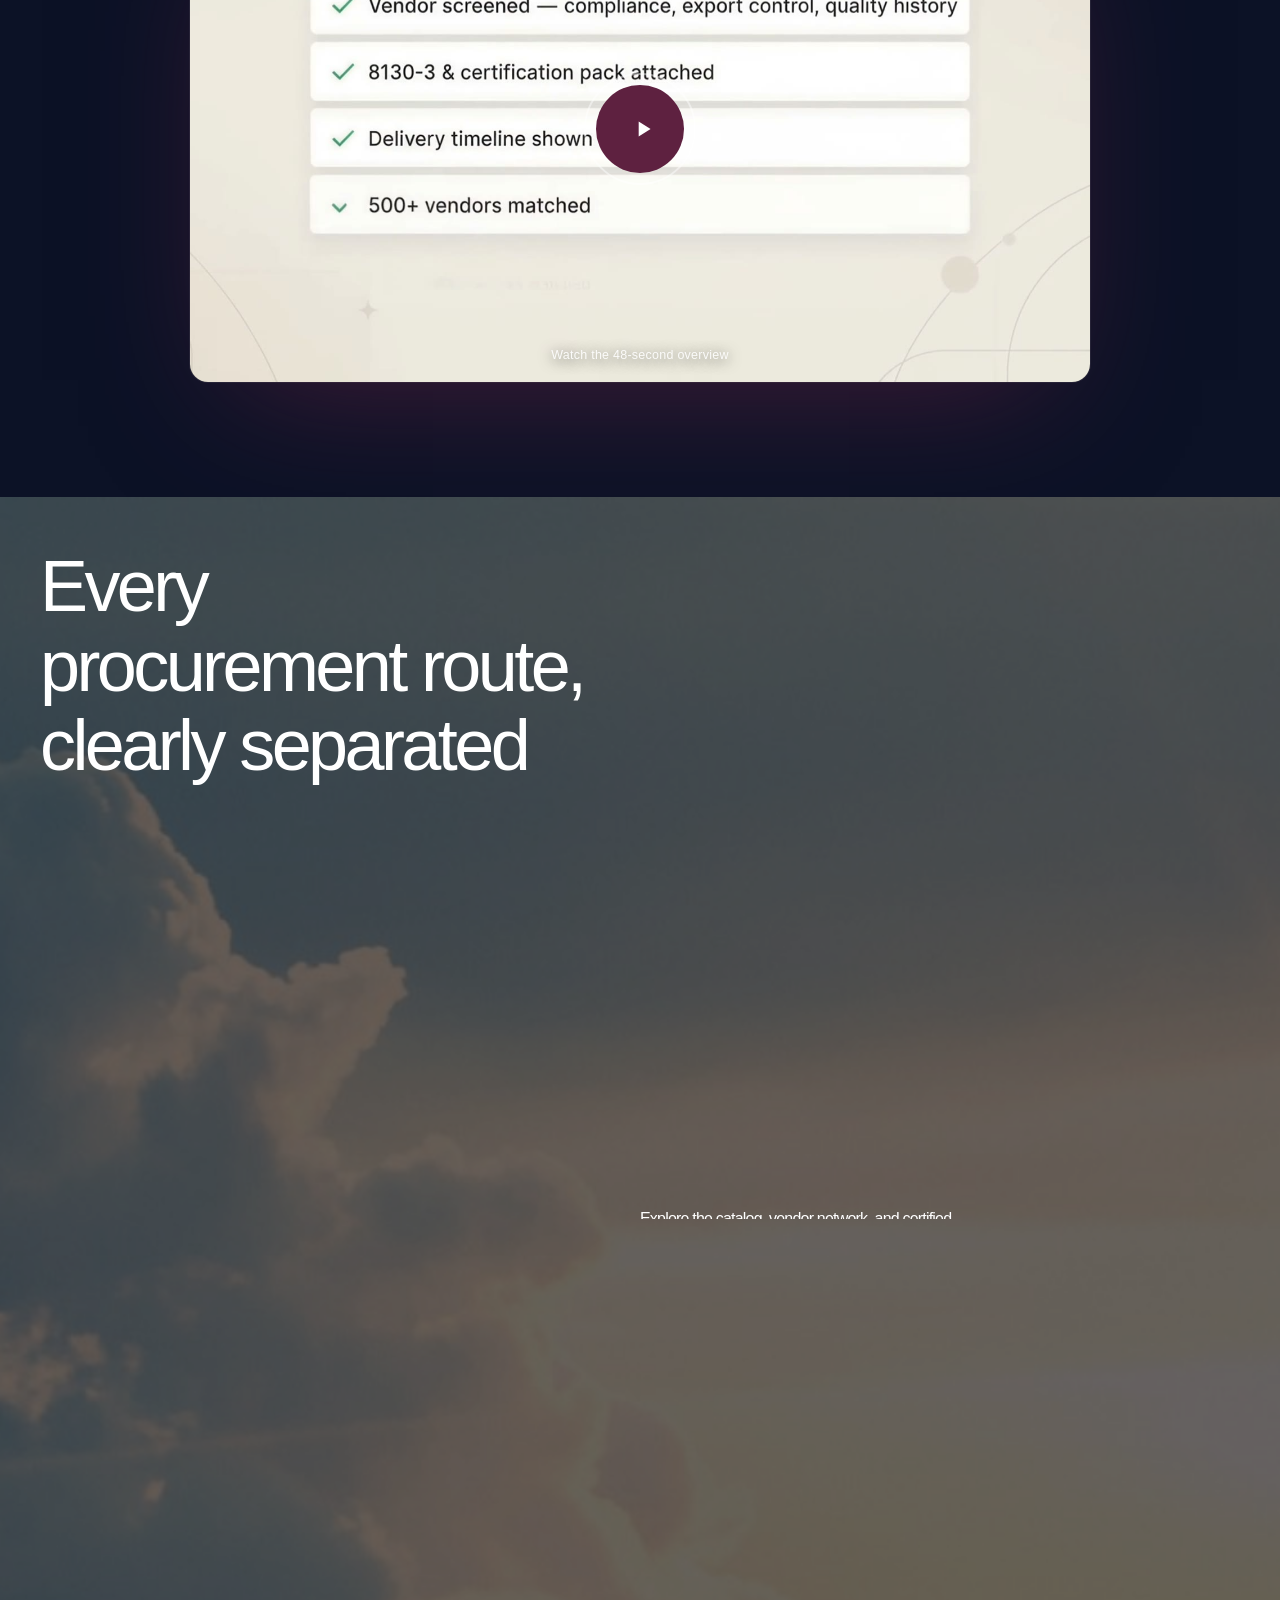
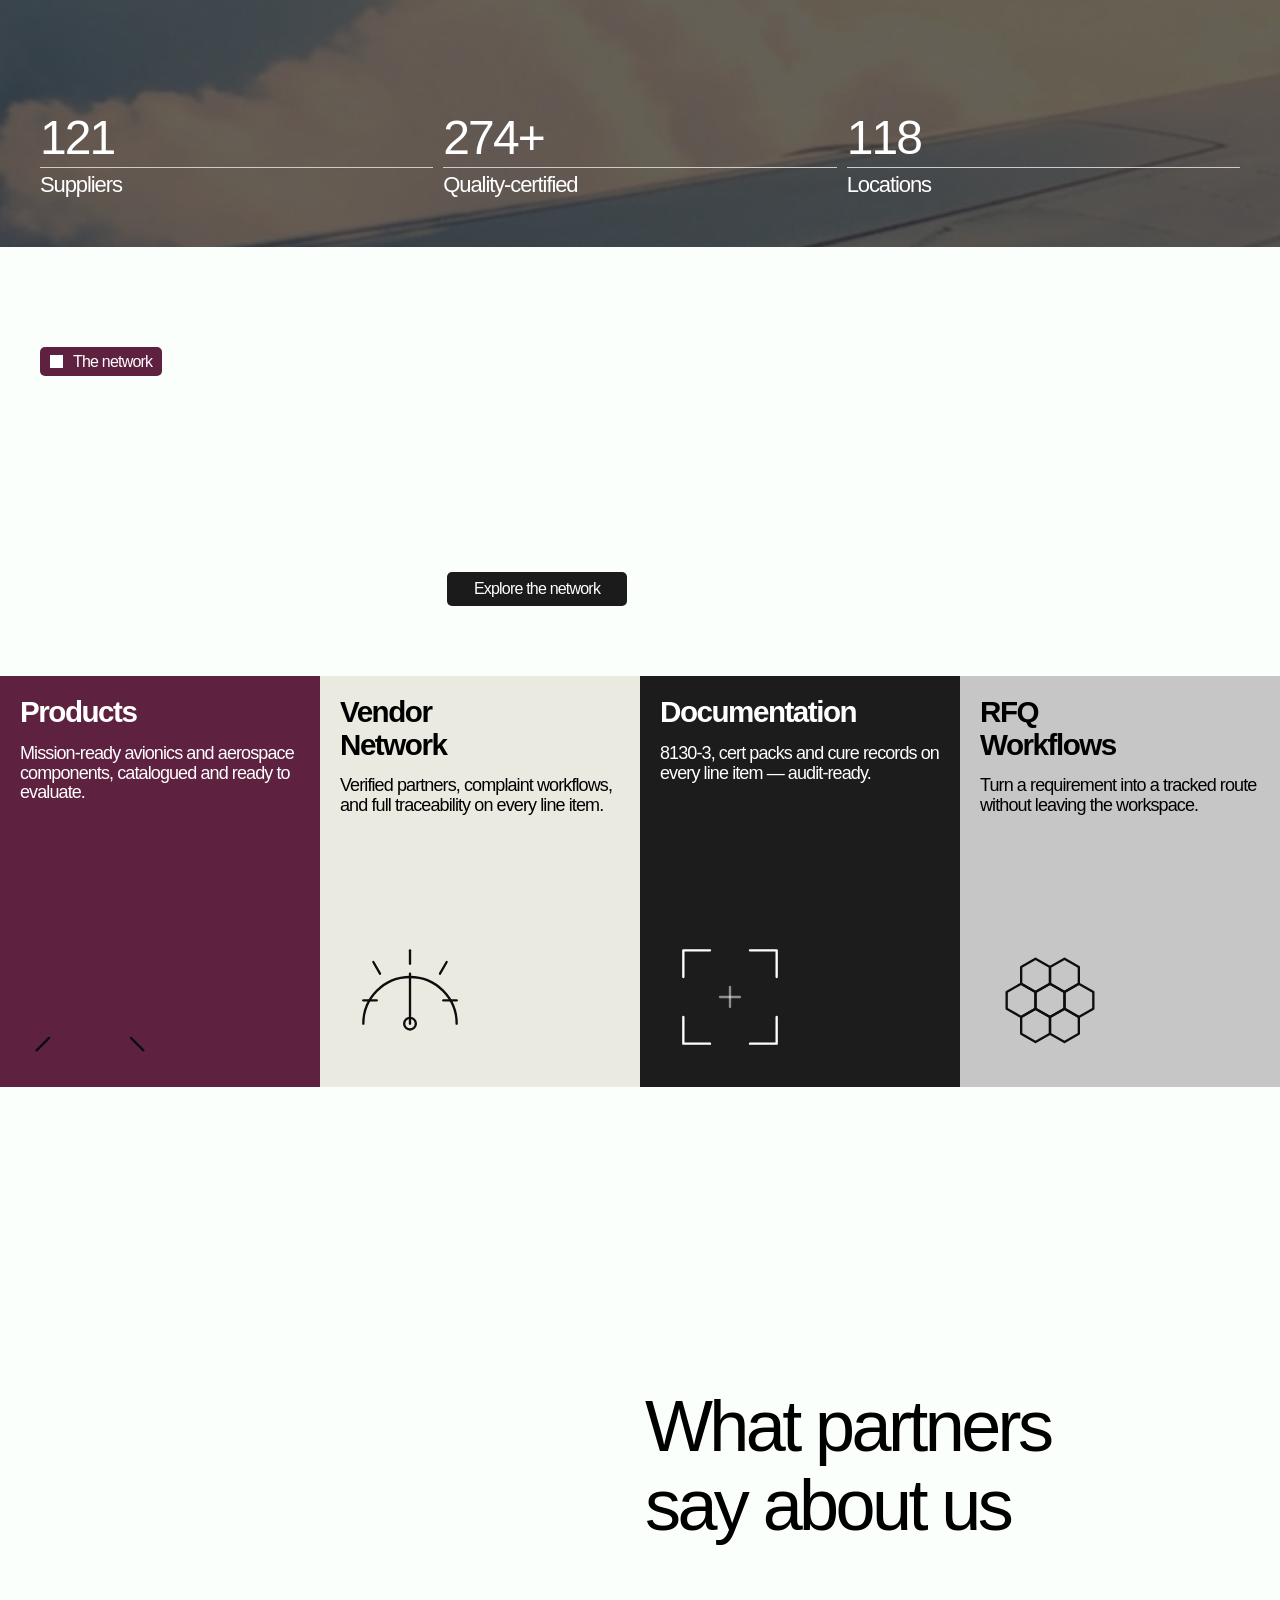
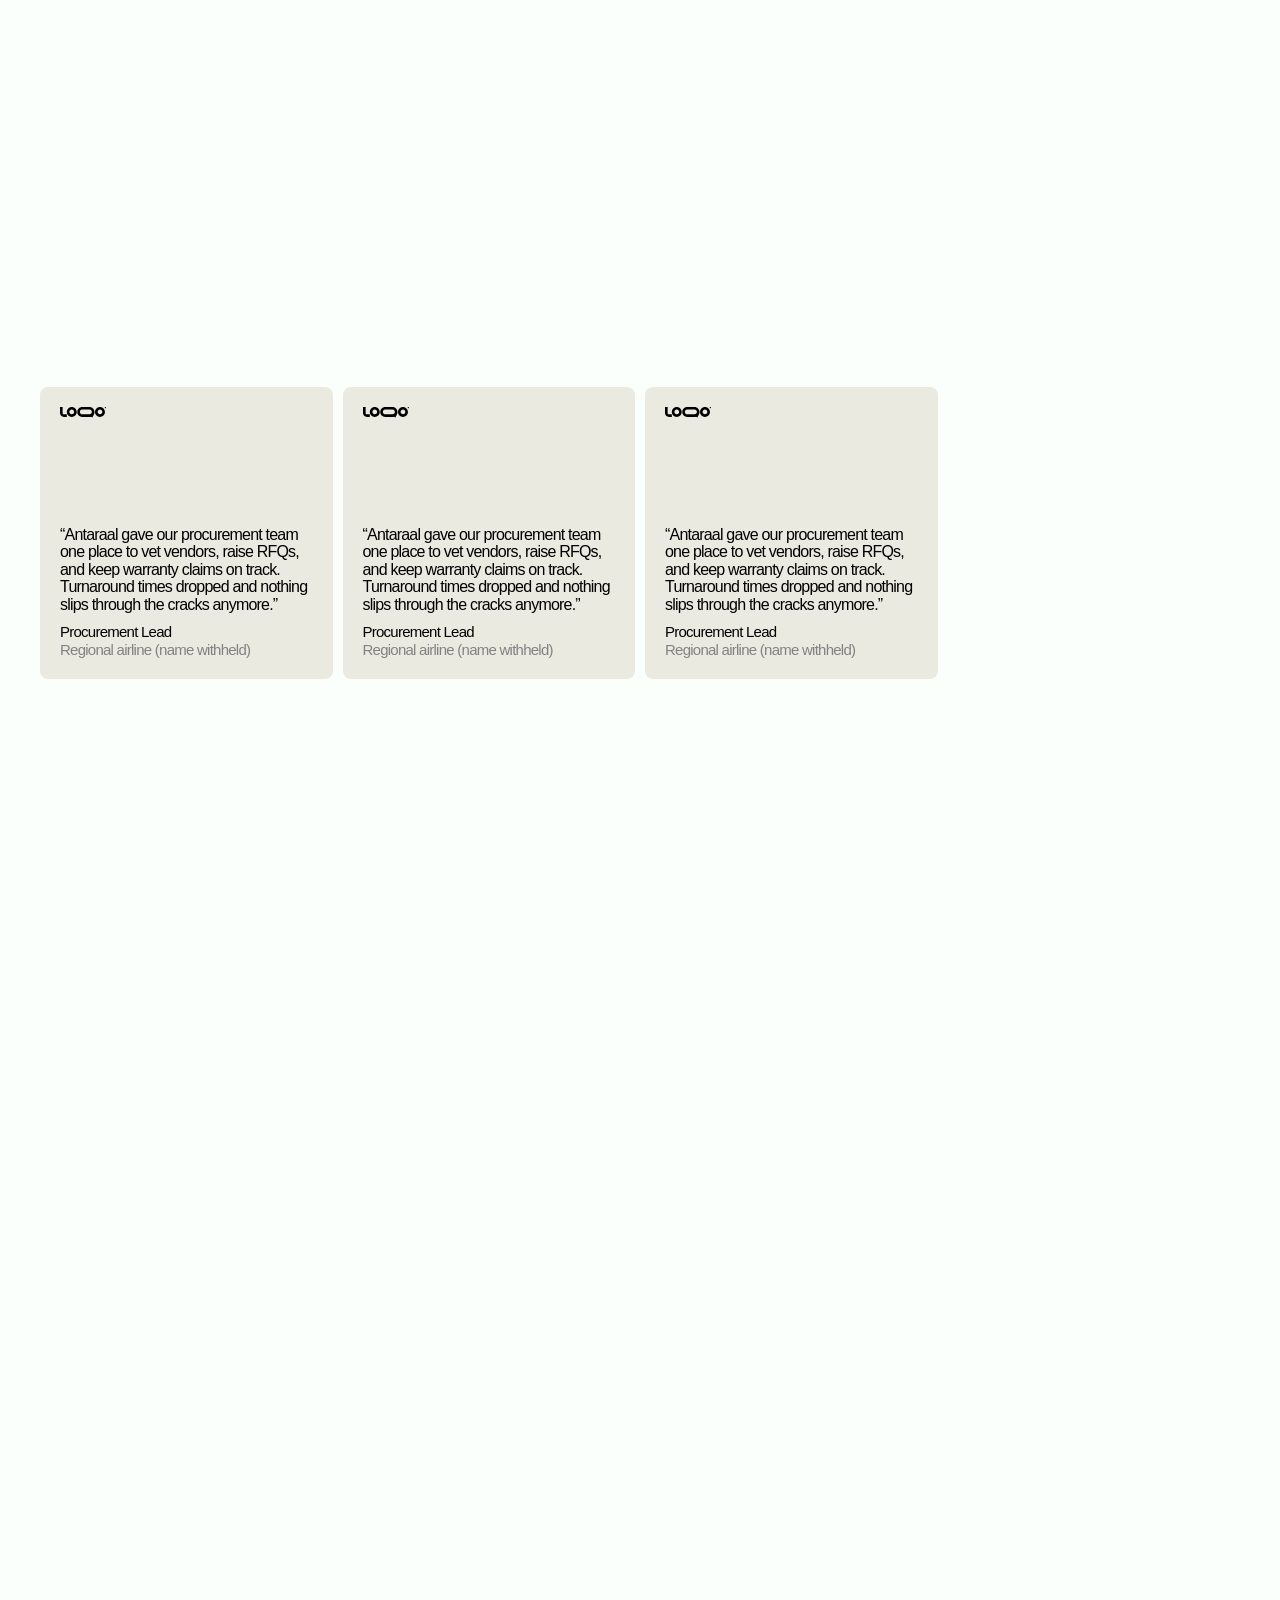
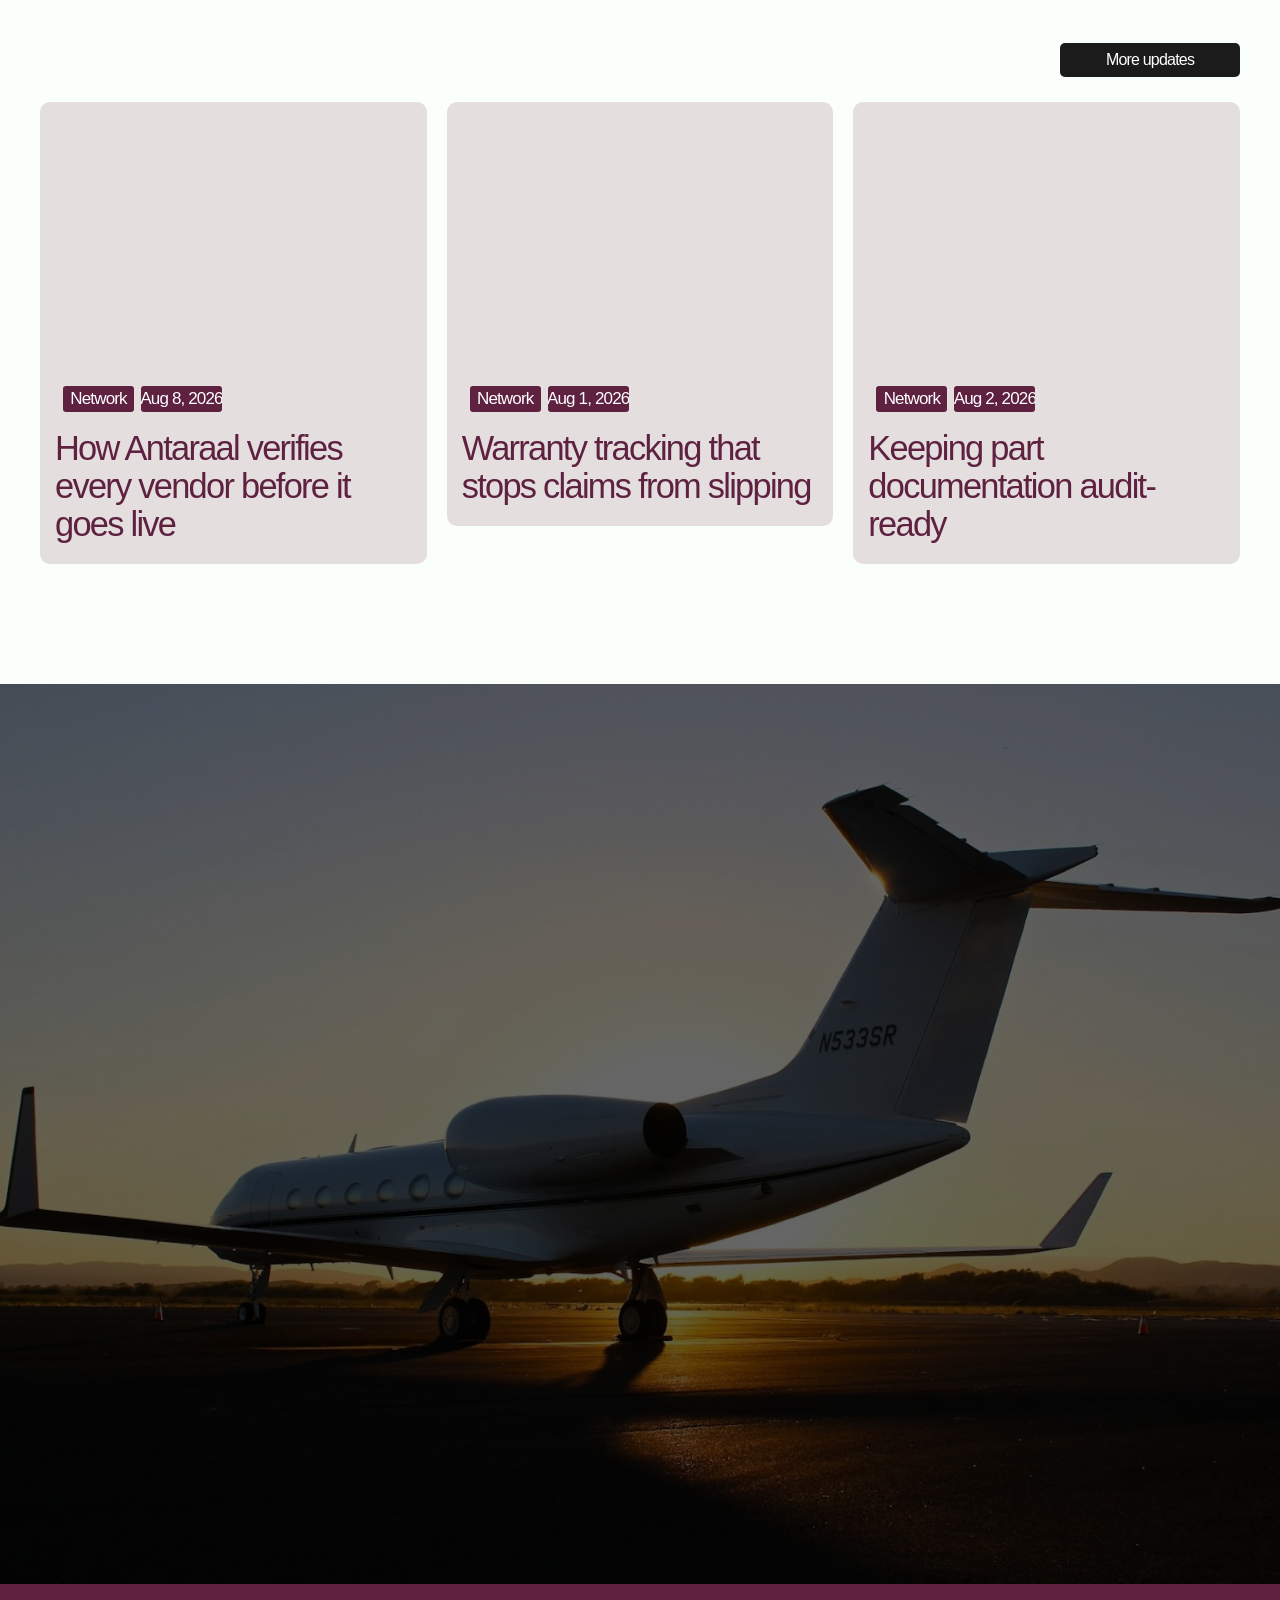
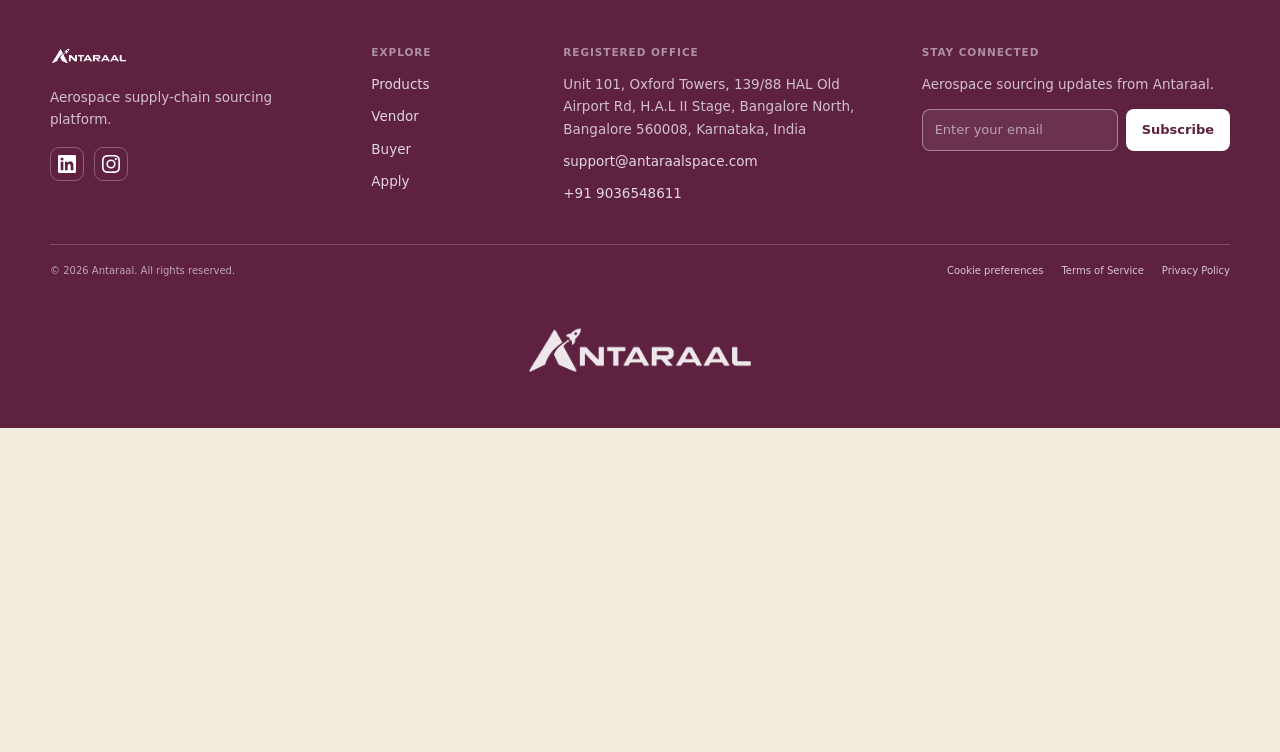
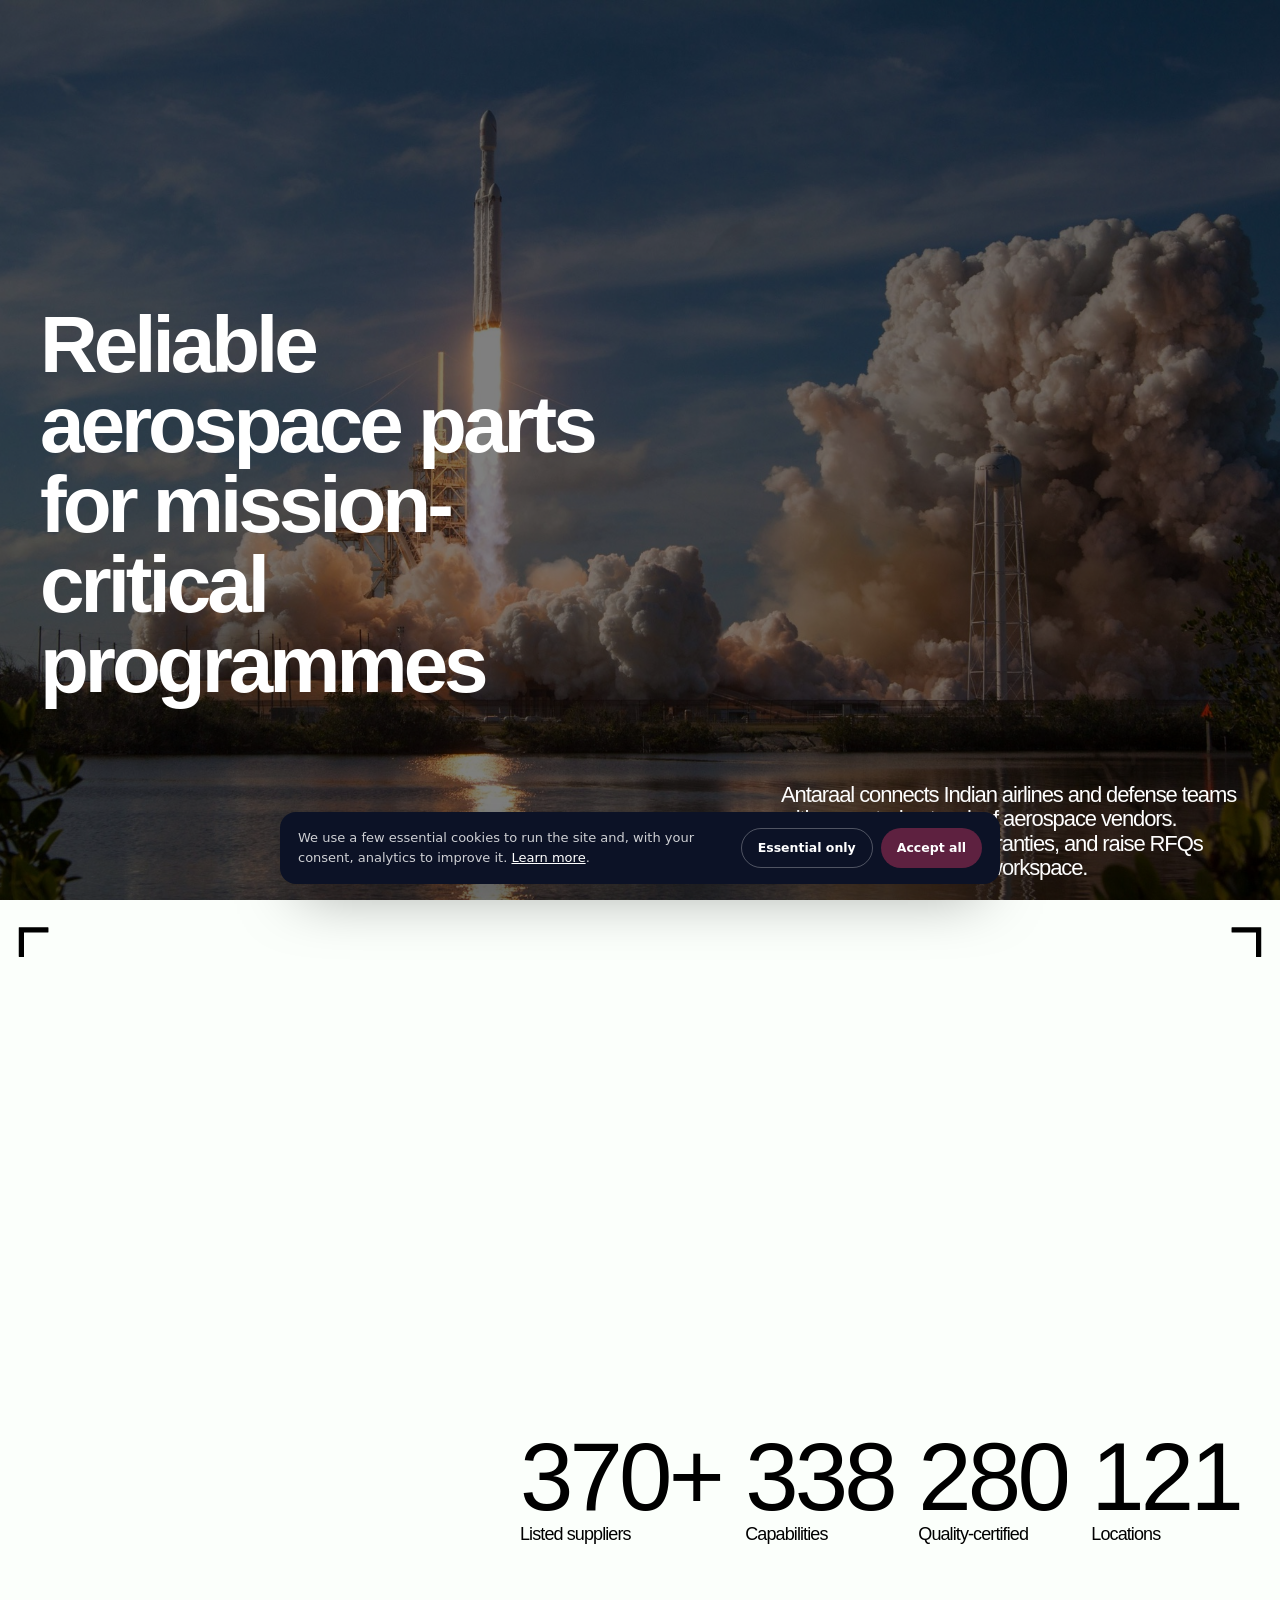
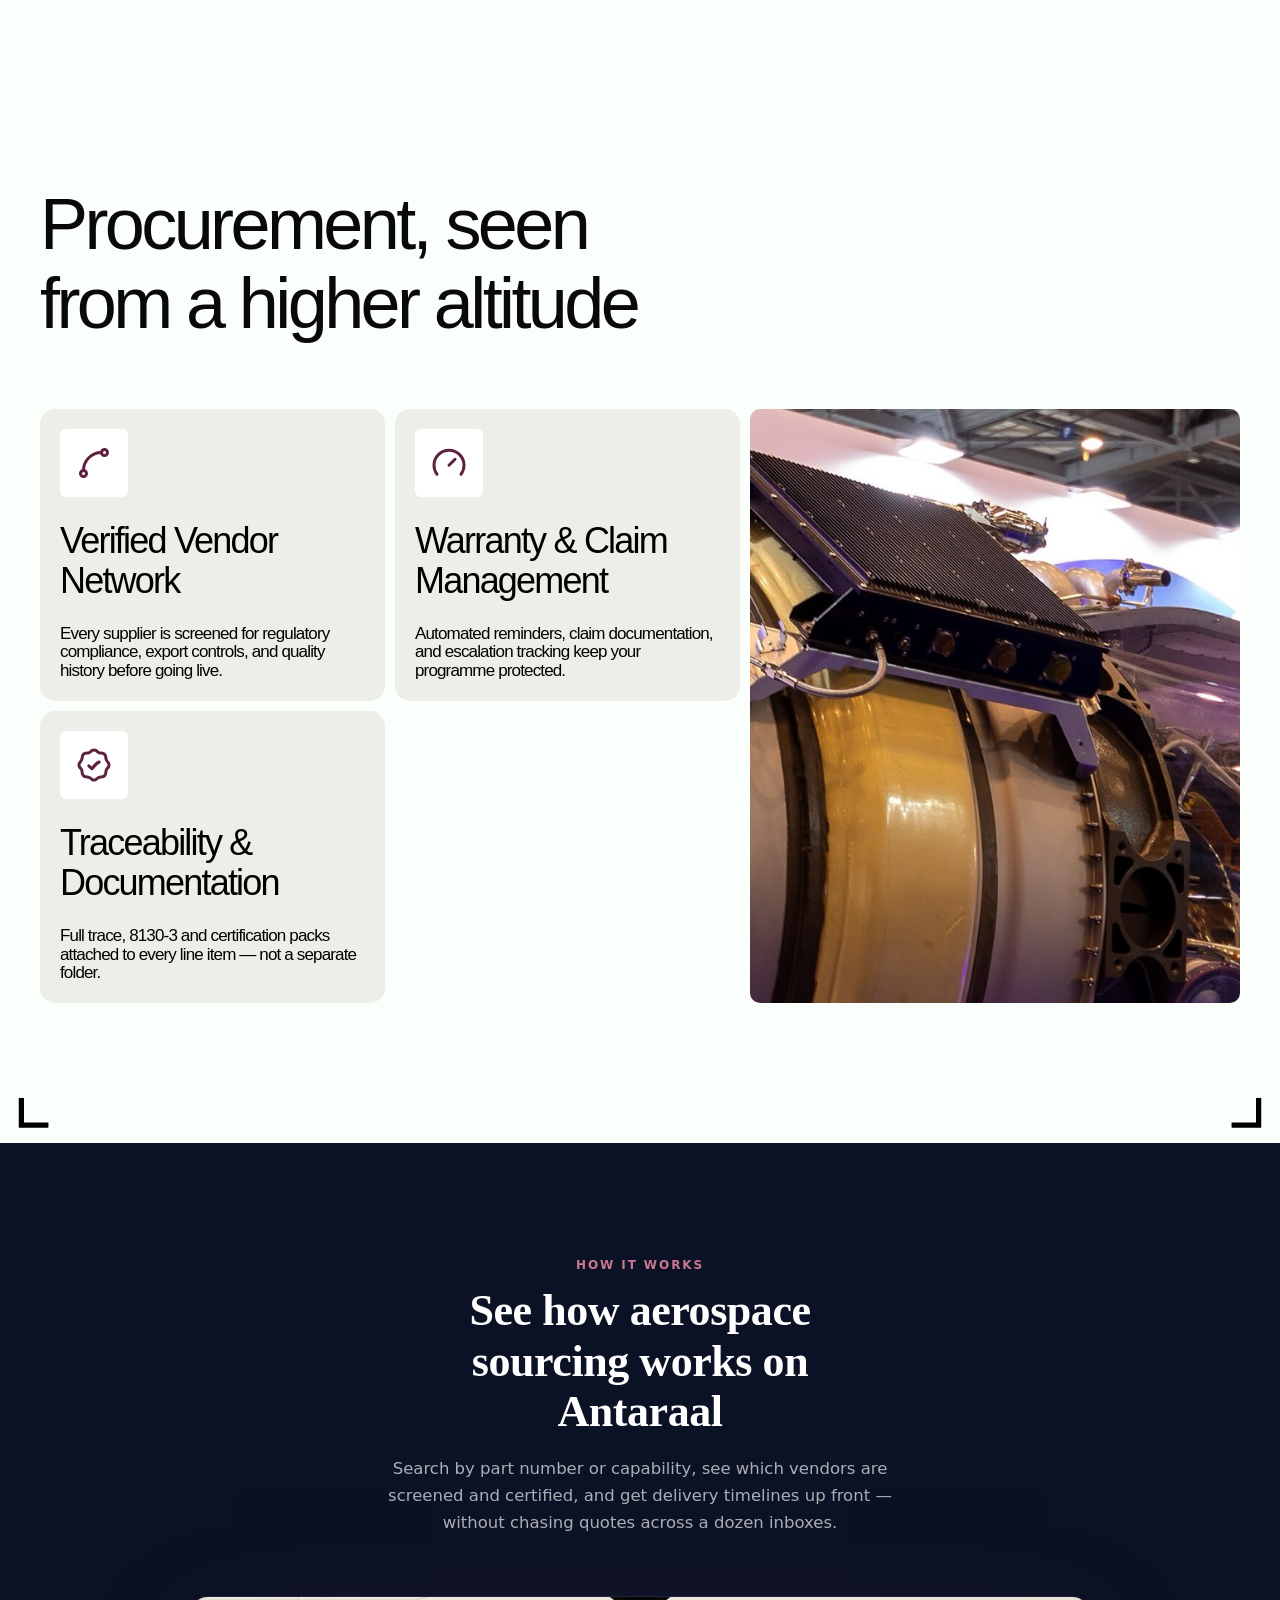
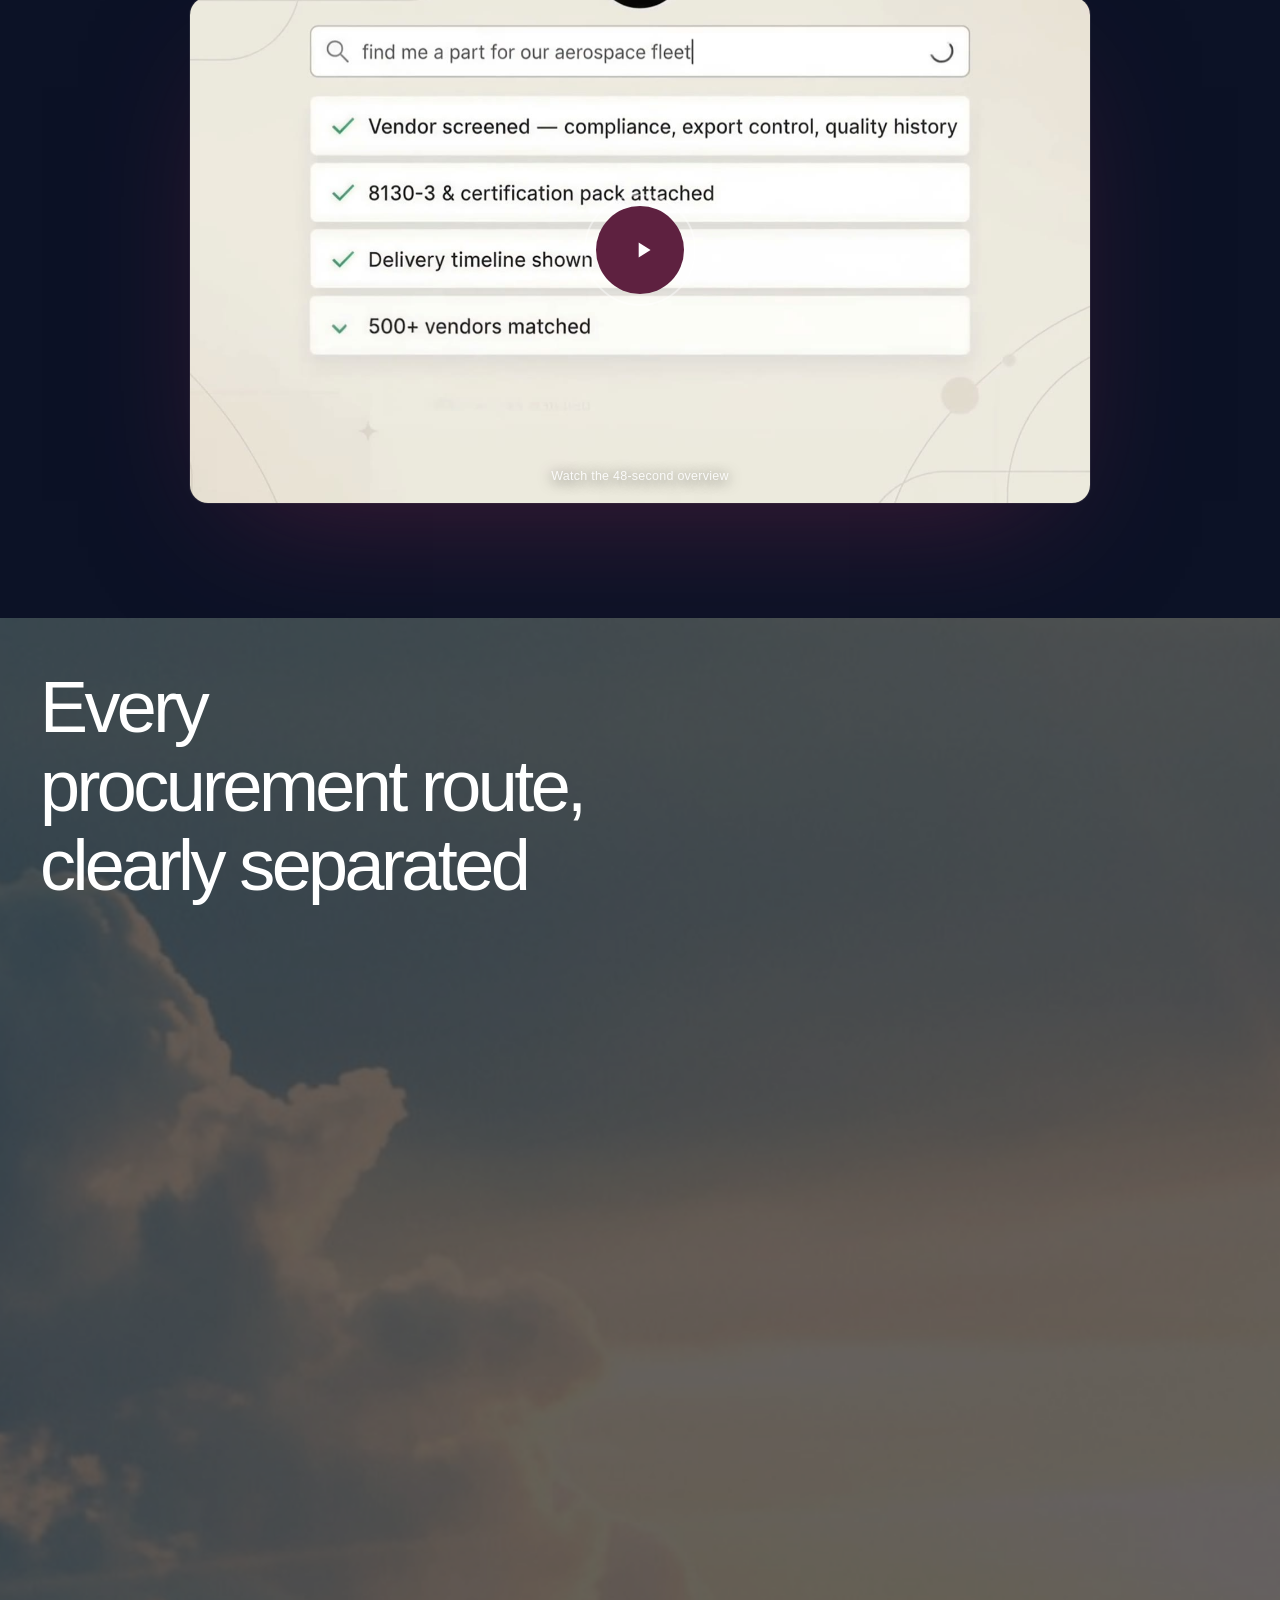
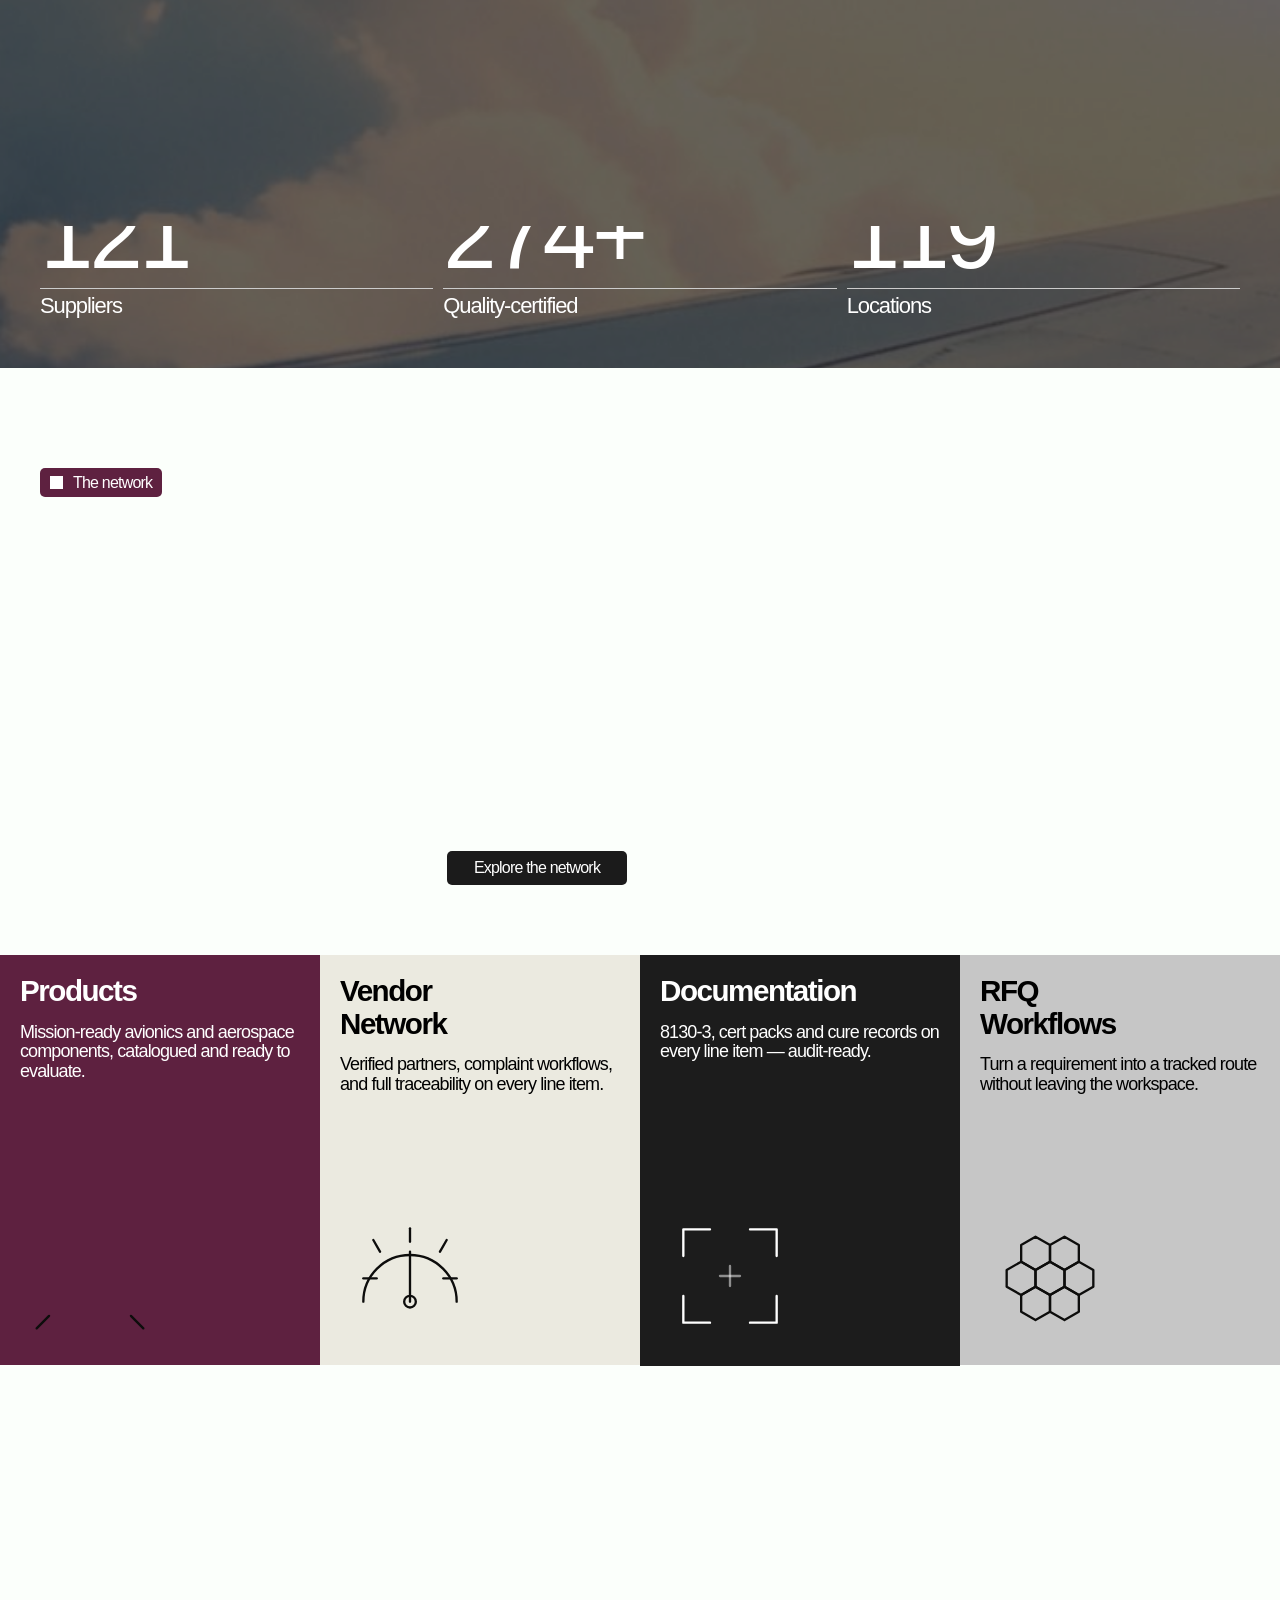
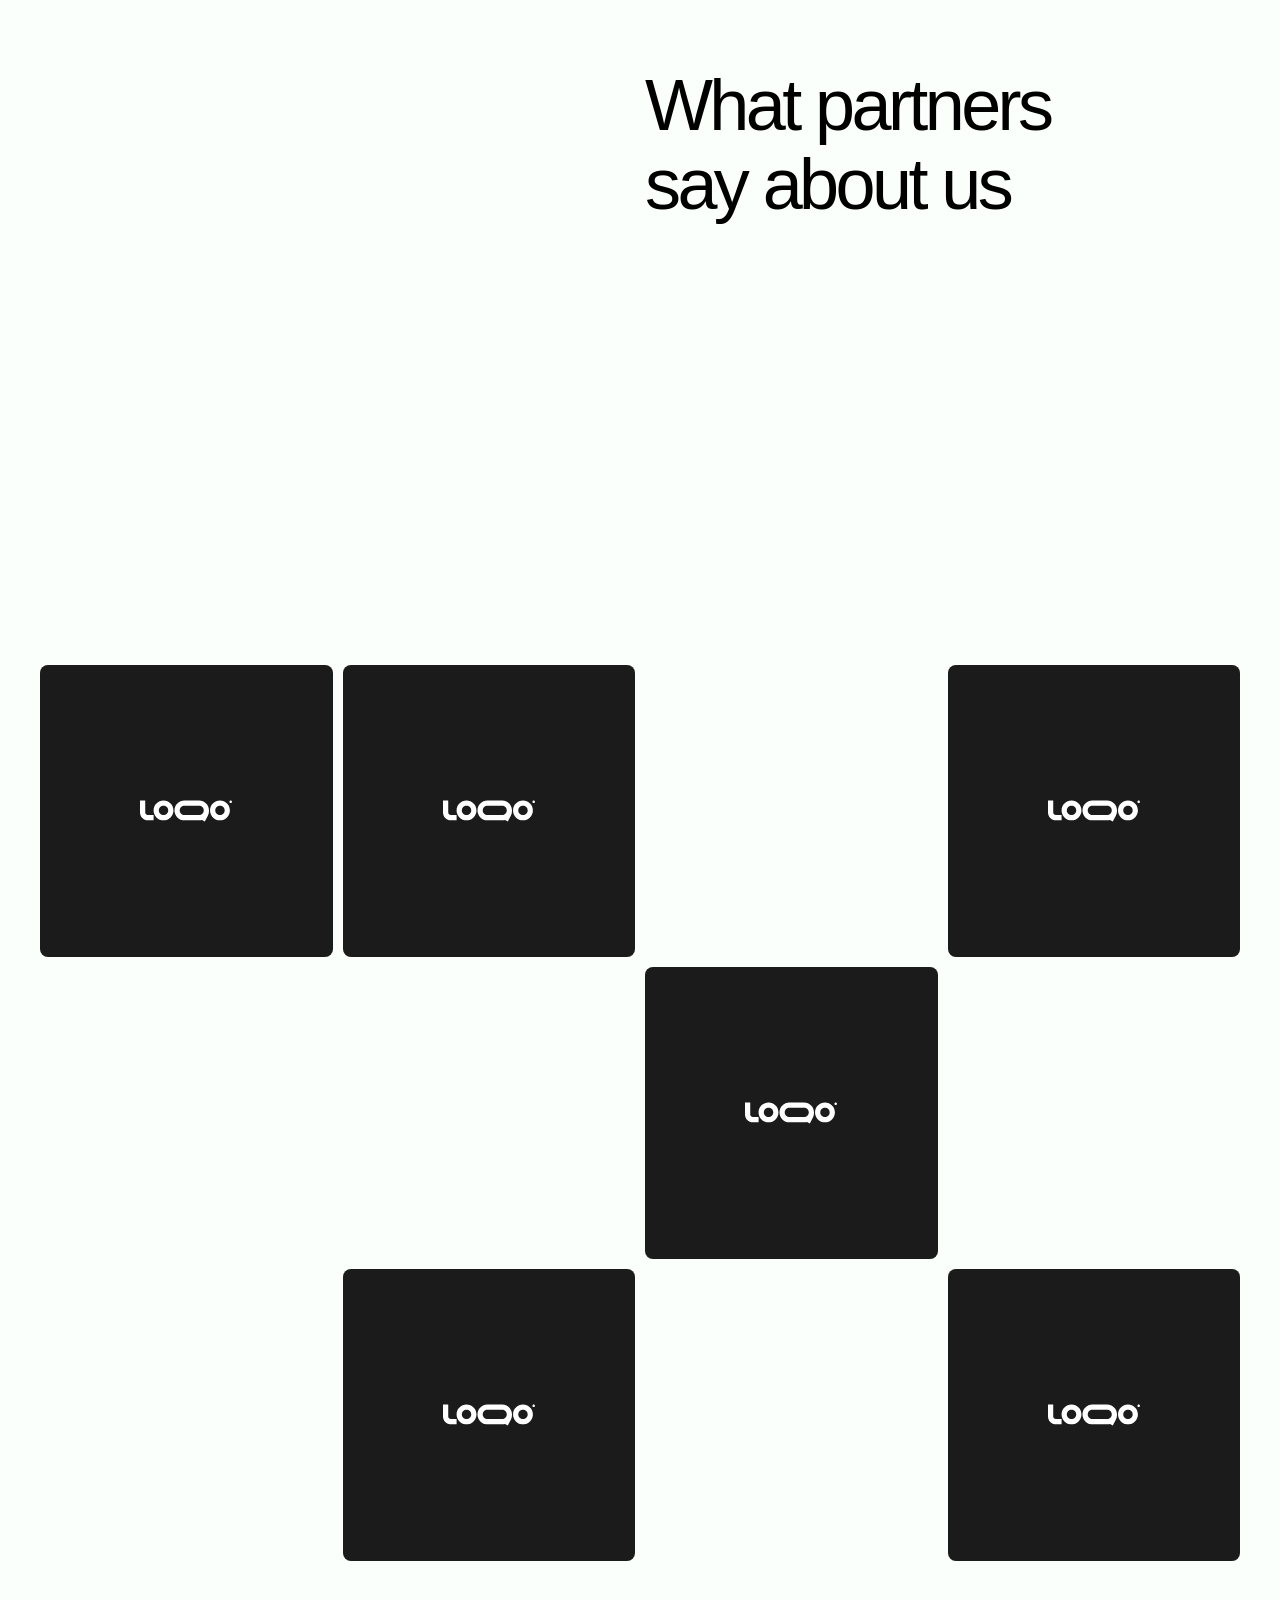
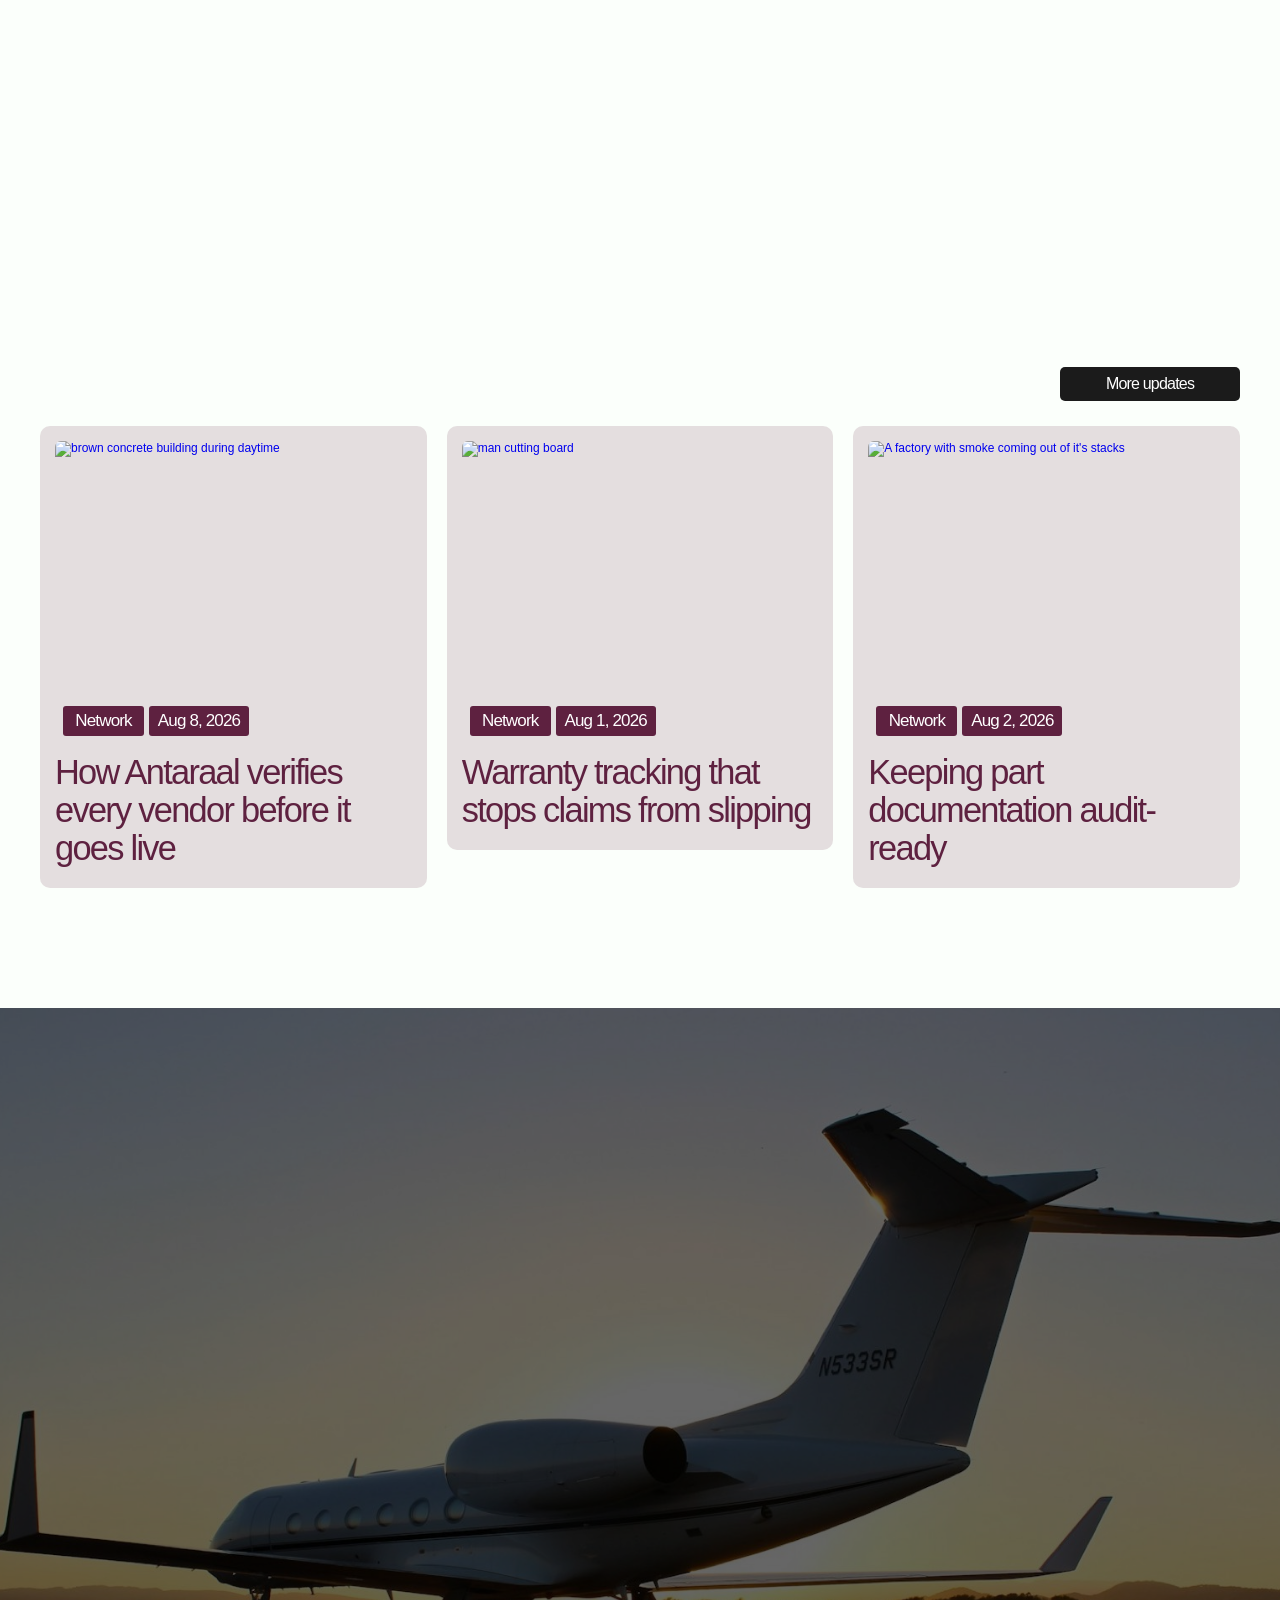
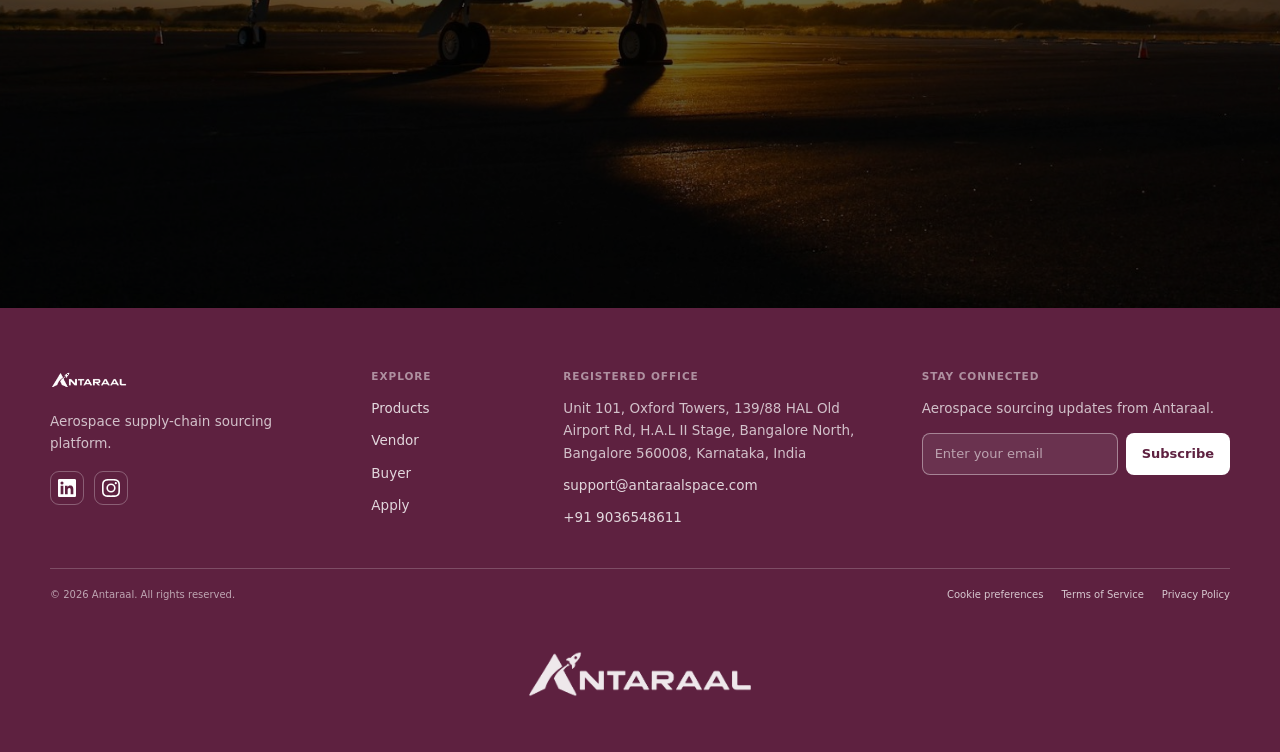
